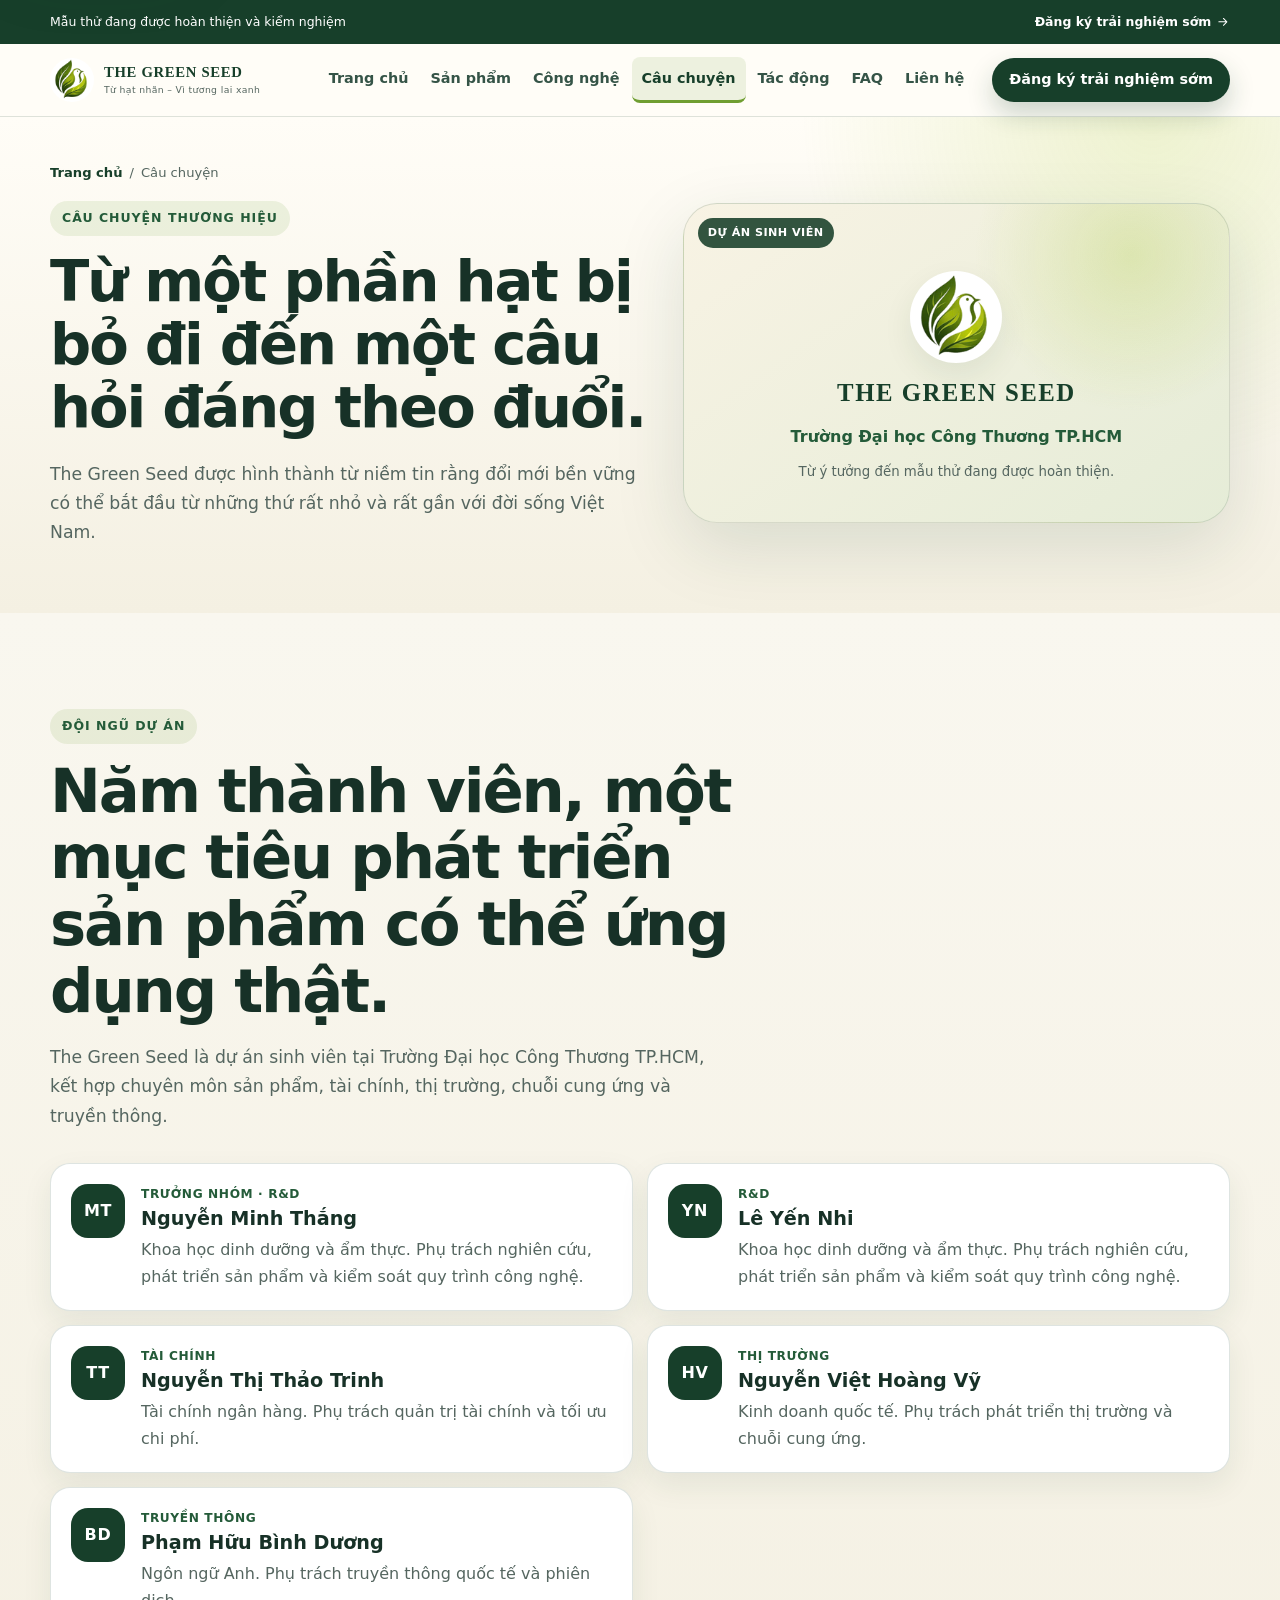
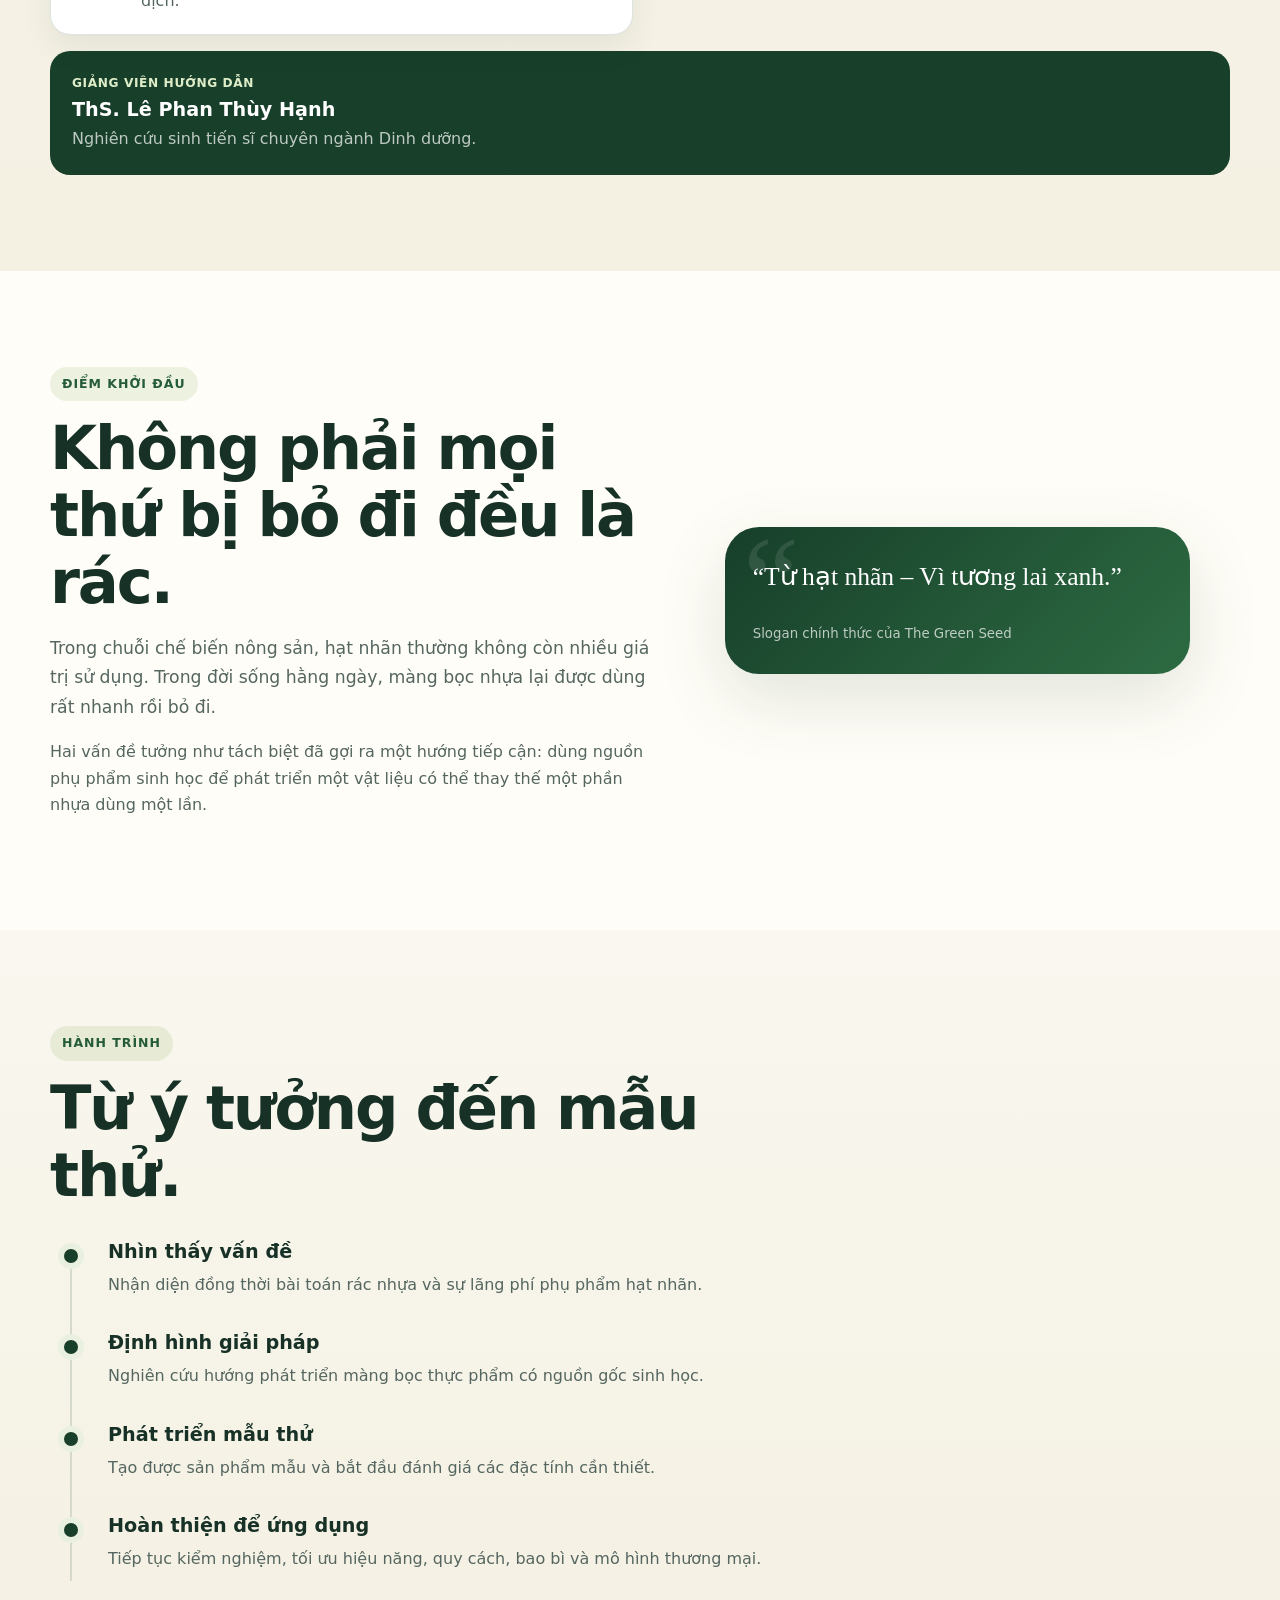
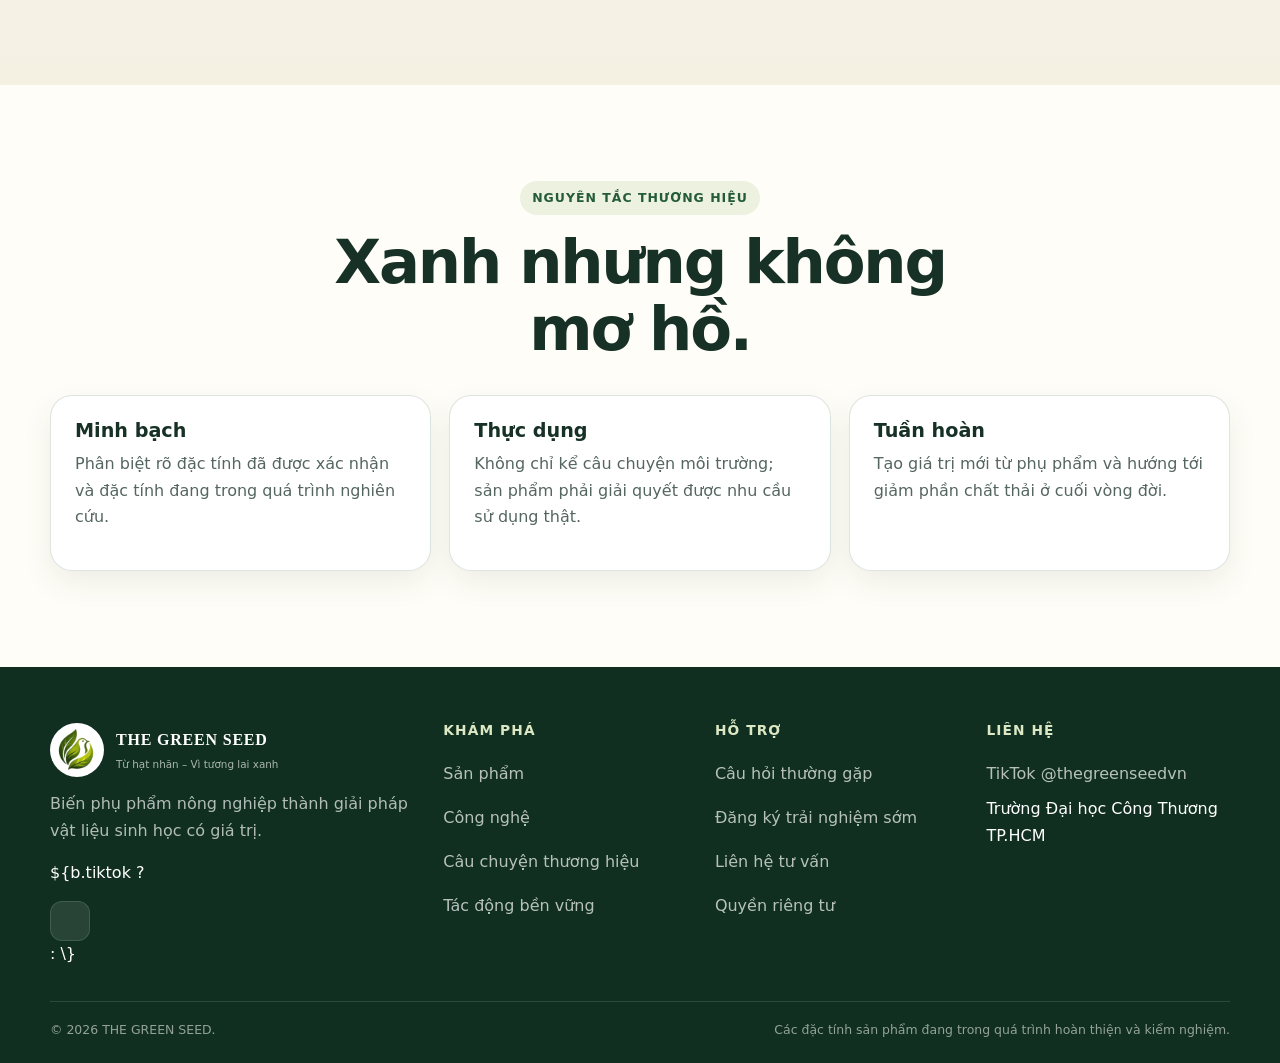
==== cau-chuyen.html @ c6e91649 "polish(a11y,visual): version bump, faq icon SVG, quote decoration, footer social - site.js: FAQ icon" ====
﻿<!doctype html>
<html lang="vi">
<head>
  <meta charset="utf-8">
  <meta name="viewport" content="width=device-width,initial-scale=1,viewport-fit=cover">
  <meta name="theme-color" content="#173f2a">
  <meta name="robots" content="noindex,nofollow,noarchive">
  <title>Câu chuyện thương hiệu | The Green Seed</title>
  <meta name="description" content="Câu chuyện The Green Seed từ phụ phẩm hạt nhãn đến vật liệu sinh học.">
  <link rel="canonical" href="https://doquoctan-514.github.io/the-green-seed/cau-chuyen.html">
  <meta property="og:type" content="website"><meta property="og:site_name" content="The Green Seed"><meta property="og:title" content="Câu chuyện thương hiệu | The Green Seed">
  <meta property="og:description" content="Dự án sinh viên The Green Seed tại Trường Đại học Công Thương TP.HCM."><meta property="og:url" content="https://doquoctan-514.github.io/the-green-seed/cau-chuyen.html"><meta property="og:image" content="https://doquoctan-514.github.io/the-green-seed/assets/images/og-share.jpg"><meta name="twitter:card" content="summary_large_image">
  <link rel="icon" href="assets/images/favicon.png">
  <link rel="stylesheet" href="assets/css/styles.css?v=20260721-3">
</head>
<body>
  <a class="skip-link" href="#main">Bỏ qua điều hướng</a>
  <div data-site-header></div>
  <main id="main">
    
<section class="page-hero">
  <div class="container page-hero-grid">
    <div data-reveal>
      <div class="breadcrumbs"><a href="index.html">Trang chủ</a><span>/</span><span>Câu chuyện</span></div>
      <p class="eyebrow">Câu chuyện thương hiệu</p>
      <h1>Từ một phần hạt bị bỏ đi đến một câu hỏi đáng theo đuổi.</h1>
      <p class="lead">The Green Seed được hình thành từ niềm tin rằng đổi mới bền vững có thể bắt đầu từ những thứ rất nhỏ và rất gần với đời sống Việt Nam.</p>
    </div>
    <div class="project-card" data-reveal>
      <span class="visual-note">Dự án sinh viên</span>
      <img src="assets/images/logo-mark.png" width="128" height="126" alt="">
      <strong>THE GREEN SEED</strong>
      <span>Trường Đại học Công Thương TP.HCM</span>
      <small>Từ ý tưởng đến mẫu thử đang được hoàn thiện.</small>
    </div>
  </div>
</section>
<section class="section section-soft">
  <div class="container">
    <div class="section-head" data-reveal><p class="eyebrow">Đội ngũ dự án</p><h2>Năm thành viên, một mục tiêu phát triển sản phẩm có thể ứng dụng thật.</h2><p class="lead">The Green Seed là dự án sinh viên tại Trường Đại học Công Thương TP.HCM, kết hợp chuyên môn sản phẩm, tài chính, thị trường, chuỗi cung ứng và truyền thông.</p></div>
    <div class="team-grid">
      <article class="team-card" data-reveal><span class="team-initial">MT</span><div><span class="team-role">Trưởng nhóm · R&amp;D</span><h3>Nguyễn Minh Thắng</h3><p>Khoa học dinh dưỡng và ẩm thực. Phụ trách nghiên cứu, phát triển sản phẩm và kiểm soát quy trình công nghệ.</p></div></article>
      <article class="team-card" data-reveal><span class="team-initial">YN</span><div><span class="team-role">R&amp;D</span><h3>Lê Yến Nhi</h3><p>Khoa học dinh dưỡng và ẩm thực. Phụ trách nghiên cứu, phát triển sản phẩm và kiểm soát quy trình công nghệ.</p></div></article>
      <article class="team-card" data-reveal><span class="team-initial">TT</span><div><span class="team-role">Tài chính</span><h3>Nguyễn Thị Thảo Trinh</h3><p>Tài chính ngân hàng. Phụ trách quản trị tài chính và tối ưu chi phí.</p></div></article>
      <article class="team-card" data-reveal><span class="team-initial">HV</span><div><span class="team-role">Thị trường</span><h3>Nguyễn Việt Hoàng Vỹ</h3><p>Kinh doanh quốc tế. Phụ trách phát triển thị trường và chuỗi cung ứng.</p></div></article>
      <article class="team-card" data-reveal><span class="team-initial">BD</span><div><span class="team-role">Truyền thông</span><h3>Phạm Hữu Bình Dương</h3><p>Ngôn ngữ Anh. Phụ trách truyền thông quốc tế và phiên dịch.</p></div></article>
    </div>
    <div class="advisor-card" data-reveal><span class="team-role">Giảng viên hướng dẫn</span><h3>ThS. Lê Phan Thùy Hạnh</h3><p>Nghiên cứu sinh tiến sĩ chuyên ngành Dinh dưỡng.</p></div>
  </div>
</section>
<section class="section">
  <div class="container split">
    <div data-reveal><p class="eyebrow">Điểm khởi đầu</p><h2>Không phải mọi thứ bị bỏ đi đều là rác.</h2><p class="lead">Trong chuỗi chế biến nông sản, hạt nhãn thường không còn nhiều giá trị sử dụng. Trong đời sống hằng ngày, màng bọc nhựa lại được dùng rất nhanh rồi bỏ đi.</p><p class="muted">Hai vấn đề tưởng như tách biệt đã gợi ra một hướng tiếp cận: dùng nguồn phụ phẩm sinh học để phát triển một vật liệu có thể thay thế một phần nhựa dùng một lần.</p></div>
    <blockquote class="quote" data-reveal><p>“Từ hạt nhãn – Vì tương lai xanh.”</p><small>Slogan chính thức của The Green Seed</small></blockquote>
  </div>
</section>
<section class="section section-soft">
  <div class="container">
    <div class="section-head" data-reveal><p class="eyebrow">Hành trình</p><h2>Từ ý tưởng đến mẫu thử.</h2></div>
    <div class="timeline">
      <article class="timeline-item" data-reveal><span class="timeline-dot"></span><h3>Nhìn thấy vấn đề</h3><p class="muted">Nhận diện đồng thời bài toán rác nhựa và sự lãng phí phụ phẩm hạt nhãn.</p></article>
      <article class="timeline-item" data-reveal><span class="timeline-dot"></span><h3>Định hình giải pháp</h3><p class="muted">Nghiên cứu hướng phát triển màng bọc thực phẩm có nguồn gốc sinh học.</p></article>
      <article class="timeline-item" data-reveal><span class="timeline-dot"></span><h3>Phát triển mẫu thử</h3><p class="muted">Tạo được sản phẩm mẫu và bắt đầu đánh giá các đặc tính cần thiết.</p></article>
      <article class="timeline-item" data-reveal><span class="timeline-dot"></span><h3>Hoàn thiện để ứng dụng</h3><p class="muted">Tiếp tục kiểm nghiệm, tối ưu hiệu năng, quy cách, bao bì và mô hình thương mại.</p></article>
    </div>
  </div>
</section>
<section class="section">
  <div class="container">
    <div class="section-head center" data-reveal><p class="eyebrow">Nguyên tắc thương hiệu</p><h2>Xanh nhưng không mơ hồ.</h2></div>
    <div class="card-grid three">
      <article class="card" data-reveal><h3>Minh bạch</h3><p class="muted">Phân biệt rõ đặc tính đã được xác nhận và đặc tính đang trong quá trình nghiên cứu.</p></article>
      <article class="card" data-reveal><h3>Thực dụng</h3><p class="muted">Không chỉ kể câu chuyện môi trường; sản phẩm phải giải quyết được nhu cầu sử dụng thật.</p></article>
      <article class="card" data-reveal><h3>Tuần hoàn</h3><p class="muted">Tạo giá trị mới từ phụ phẩm và hướng tới giảm phần chất thải ở cuối vòng đời.</p></article>
    </div>
  </div>
</section>

  </main>
  <div data-site-footer></div>
  <script src="assets/js/content.js?v=20260721-3"></script>
  <script src="assets/js/site.js?v=20260721-3"></script>
</body>
</html>
---- assets/css/styles.css ----
﻿:root{
  --forest:#173f2a;
  --forest-2:#245b39;
  --leaf:#6f9e31;
  --lime:#a9c832;
  --cream:#f7f4e8;
  --paper:#fffdf7;
  --sand:#e8dfc8;
  --ink:#173127;
  --muted:#556660;
  --line:rgba(23,63,42,.14);
  --warning:#9a6b14;
  --white:#fff;
  --radius-sm:14px;
  --radius:22px;
  --radius-lg:34px;
  --shadow-sm:0 12px 30px rgba(23,63,42,.08);
  --shadow:0 24px 70px rgba(23,63,42,.13);
  --container:1180px;
  --section:72px;
  --motion-fast:160ms;
  --motion-base:260ms;
  --motion-slow:520ms;
  --motion-reveal:640ms;
  --motion-ease:cubic-bezier(.22,1,.36,1);
  --motion-ease-out:cubic-bezier(.16,1,.3,1);
  --motion-distance:18px;
}
*{box-sizing:border-box}
html{scroll-behavior:smooth;scroll-padding-top:128px}
body{
  margin:0;
  color:var(--ink);
  background:var(--paper);
  font-family:Inter,ui-sans-serif,system-ui,-apple-system,BlinkMacSystemFont,"Segoe UI",sans-serif;
  line-height:1.65;
  -webkit-font-smoothing:antialiased;
  overflow-wrap:break-word;
}
body.nav-open{overflow:hidden}
img{display:block;max-width:100%}
a{color:inherit;text-decoration:none}
button,input,select,textarea{font:inherit}
button{cursor:pointer}
svg{width:1.1em;height:1.1em}
.container{width:min(calc(100% - 32px),var(--container));margin-inline:auto}
.section{padding:var(--section) 0}
.section-soft{background:linear-gradient(180deg,#f9f7ef 0%,#f4f0e2 100%)}
.section-dark{background:var(--forest);color:var(--white)}
.section-head{max-width:720px;margin-bottom:32px}
.section-head.center{text-align:center;margin-inline:auto}
.eyebrow{
  display:inline-flex;align-items:center;gap:8px;
  margin:0 0 14px;padding:7px 12px;border-radius:999px;
  background:rgba(111,158,49,.12);color:var(--forest-2);
  font-size:.78rem;font-weight:800;letter-spacing:.08em;text-transform:uppercase;
}
.section-dark .eyebrow{background:rgba(255,255,255,.12);color:#dfecc8}
h1,h2,h3,p{margin-top:0}
h1,h2,h3{line-height:1.1;overflow-wrap:normal;word-break:normal;hyphens:none}
h1,h2{font-family:inherit;font-weight:850;letter-spacing:-.035em}
h1{font-size:clamp(2.55rem,8.2vw,5.4rem);margin-bottom:20px}
h2{font-size:clamp(2rem,6.6vw,3.8rem);margin-bottom:18px}
h3{font-size:1.2rem;margin-bottom:10px;font-weight:800}
.lead{font-size:1.08rem;color:var(--muted);max-width:62ch;line-height:1.7}
.section-dark .lead,.section-dark .muted{color:rgba(255,255,255,.72)}
.muted{color:var(--muted)}
.small{font-size:.88rem}
.kicker{font-weight:800;color:var(--forest-2)}
.button-row{display:flex;flex-direction:column;gap:12px;margin-top:26px}
.button{
  min-height:48px;padding:12px 22px;border-radius:999px;
  display:inline-flex;align-items:center;justify-content:center;gap:9px;
  position:relative;overflow:hidden;isolation:isolate;
  border:1px solid transparent;font-weight:800;font-size:.95rem;
  transition:transform var(--motion-fast) var(--motion-ease),background-color var(--motion-base) ease,
    border-color var(--motion-base) ease,box-shadow var(--motion-base) var(--motion-ease);
}
.button-primary{background:var(--forest);color:#fff;box-shadow:0 12px 26px rgba(23,63,42,.22)}
.button-secondary{background:transparent;border-color:var(--line);color:var(--forest)}
.button-light{background:#fff;color:var(--forest);box-shadow:0 8px 20px rgba(23,63,42,.14)}
.button-ghost-light{background:transparent;border-color:rgba(255,255,255,.32);color:#fff}
.button-small{min-height:44px;padding:9px 16px;font-size:.9rem}
.button svg,.text-link svg{transition:transform var(--motion-base) var(--motion-ease)}
.button:active{transform:translateY(1px) scale(.985)}
.text-link{
  display:inline-flex;align-items:center;gap:8px;min-height:44px;padding:7px 0;color:var(--forest-2);font-weight:800;
  transition:color var(--motion-fast) ease,gap var(--motion-base) var(--motion-ease)
}
.button:disabled,.button[aria-busy="true"]{cursor:wait;opacity:.68;transform:none}
a:focus-visible,button:focus-visible,input:focus-visible,select:focus-visible,textarea:focus-visible,[tabindex]:focus-visible{
  outline:3px solid var(--lime);outline-offset:3px
}
.skip-link{position:fixed;left:12px;top:-100px;z-index:9999;background:#fff;padding:10px 14px;border-radius:10px;box-shadow:var(--shadow)}
.skip-link:focus{top:12px}
.announcement{background:var(--forest);color:#fff;font-size:.78rem}
.announcement-inner{min-height:44px;display:flex;align-items:center;justify-content:center;gap:10px;text-align:center}
.announcement-inner span{display:none}
.announcement a{display:inline-flex;align-items:center;gap:5px;min-height:44px;font-weight:800;padding:4px 0}
[data-site-header]{position:sticky;top:0;z-index:50}
.site-header{
  position:relative;background:rgba(255,253,247,.98);border-bottom:1px solid var(--line);
  transition:background-color var(--motion-base) ease,box-shadow var(--motion-base) ease,border-color var(--motion-base) ease
}
.site-header.is-scrolled{
  background:rgba(255,253,247,.99);border-color:rgba(23,63,42,.1);
  box-shadow:0 10px 34px rgba(23,63,42,.09)
}
.header-inner{min-height:72px;display:flex;align-items:center;justify-content:space-between;position:relative}
.brand{display:flex;align-items:center;gap:10px;min-width:0;min-height:44px}
.brand img{width:44px;height:44px;object-fit:contain;border-radius:50%;background:#fff}
.brand-copy{display:grid;line-height:1.05}
.brand-copy strong{font-family:"Times New Roman",Times,serif;font-size:.92rem;letter-spacing:.045em;color:var(--forest)}
.brand-copy small{display:none;margin-top:5px;font-size:.58rem;letter-spacing:.04em;color:var(--muted);white-space:nowrap}
.nav-toggle{
  width:46px;height:46px;border-radius:14px;border:1px solid var(--line);
  background:#fff;color:var(--forest);display:grid;place-items:center;
  transition:transform var(--motion-fast) var(--motion-ease),background-color var(--motion-fast) ease,
    border-color var(--motion-fast) ease
}
.nav-toggle:active{transform:scale(.96)}
.toggle-open,.toggle-close{
  grid-area:1/1;
  transition:opacity var(--motion-fast) ease,transform var(--motion-base) var(--motion-ease)
}
.toggle-open{opacity:1;transform:rotate(0)}
.toggle-close{opacity:0;transform:rotate(-45deg)}
.nav-toggle[aria-expanded="true"] .toggle-open{opacity:0;transform:rotate(45deg)}
.nav-toggle[aria-expanded="true"] .toggle-close{opacity:1;transform:rotate(0)}
.site-nav{
  position:fixed;inset:var(--nav-top,116px) 0 0;background:var(--paper);
  padding:20px 16px calc(32px + env(safe-area-inset-bottom));display:flex;flex-direction:column;
  overflow-y:auto;overscroll-behavior:contain;border-top:1px solid var(--line);
  opacity:0;visibility:hidden;pointer-events:none;transform:translate3d(0,-8px,0);
  transition:opacity var(--motion-base) ease,transform var(--motion-base) var(--motion-ease),
    visibility 0s linear var(--motion-base)
}
.site-nav.is-open{
  opacity:1;visibility:visible;pointer-events:auto;transform:none;
  transition-delay:0s
}
.nav-list{display:flex;flex-direction:column;gap:4px}
.nav-link{
  display:flex;align-items:center;min-height:52px;padding:10px 14px;border-radius:12px;font-weight:750;color:#355447;
  border-left:3px solid transparent;
  transition:background-color var(--motion-fast) ease,color var(--motion-fast) ease,border-color var(--motion-fast) ease
}
.nav-link:hover{background:rgba(111,158,49,.08);color:var(--forest)}
.nav-link.is-active{
  background:rgba(111,158,49,.12);color:var(--forest);
  border-left-color:var(--leaf);font-weight:850
}
.nav-cta{margin-top:16px;width:100%}
.hero{position:relative;overflow:hidden;padding:44px 0 64px;background:
  radial-gradient(circle at 90% 8%,rgba(169,200,50,.25),transparent 34%),
  radial-gradient(circle at -10% 80%,rgba(111,158,49,.18),transparent 34%),
  linear-gradient(180deg,#fffdf7,#f5f0df)}
.hero-grid{display:grid;gap:32px;align-items:center}
.hero-copy{position:relative;z-index:2}
.hero-copy .lead{font-size:1.06rem}
.hero-note{margin-top:20px;font-size:.84rem;color:var(--muted);display:flex;gap:8px;align-items:flex-start;line-height:1.55}
.hero-note::before{content:"";width:8px;height:8px;margin-top:6px;flex:0 0 auto;border-radius:50%;background:var(--lime)}
.trust-row{display:grid;grid-template-columns:repeat(2,1fr);gap:10px;margin-top:28px}
.trust-item{display:flex;align-items:center;gap:10px;padding:12px 14px;border:1px solid var(--line);background:rgba(255,255,255,.65);border-radius:14px;font-size:.88rem;font-weight:700}
.trust-dot{width:9px;height:9px;border-radius:50%;background:var(--leaf);box-shadow:0 0 0 5px rgba(111,158,49,.12);flex:0 0 auto}
.hero-visual{position:relative}
.hero-frame{position:relative;overflow:hidden;border-radius:26px;background:#e6dfc9;box-shadow:var(--shadow);aspect-ratio:4/3}
.hero-frame img{
  width:100%;height:100%;object-fit:cover;
  transition:transform 900ms var(--motion-ease)
}
.hero-frame::after,.media-card::after{
  content:"Ảnh mô phỏng";position:absolute;top:12px;left:12px;z-index:2;
  padding:5px 9px;border-radius:999px;background:rgba(16,47,32,.84);color:#fff;
  font-size:.7rem;font-weight:800;letter-spacing:.02em
}
.hero-badge{
  position:absolute;left:14px;bottom:14px;right:14px;padding:15px 16px;
  border-radius:18px;background:rgba(255,253,247,.88);background-color:#fffdf7;backdrop-filter:blur(12px);
  border:1px solid rgba(255,255,255,.55);box-shadow:var(--shadow-sm)
}
.hero-badge strong{display:block;font-size:.96rem}
.hero-badge span{font-size:.84rem;color:var(--muted)}
.hero-seal{
  position:absolute;right:4px;top:-14px;width:82px;height:82px;border-radius:50%;
  background:var(--forest);color:#fff;display:grid;place-items:center;text-align:center;
  font-size:.7rem;font-weight:900;line-height:1.1;transform:rotate(7deg);box-shadow:var(--shadow-sm)
}
.stats-grid,.card-grid,.product-grid,.impact-grid,.footer-grid{display:grid;grid-template-columns:1fr;gap:18px}
.stat-card,.card,.product-card,.feature-card{
  border:1px solid var(--line);background:#fff;border-radius:var(--radius);
  padding:24px;box-shadow:var(--shadow-sm);
  transition:transform var(--motion-base) var(--motion-ease),border-color var(--motion-base) ease,
    box-shadow var(--motion-base) var(--motion-ease)
}
.stat-number{font-size:2.2rem;line-height:1;font-weight:900;color:var(--forest);margin-bottom:10px}
.icon-box{
  width:48px;height:48px;border-radius:15px;display:grid;place-items:center;background:rgba(111,158,49,.14);color:var(--forest);margin-bottom:18px;
  transition:transform var(--motion-base) var(--motion-ease),background-color var(--motion-base) ease
}
.icon-box svg{width:24px;height:24px}
.split{display:grid;gap:32px;align-items:center}
.media-card{position:relative;aspect-ratio:4/3;border-radius:var(--radius-lg);overflow:hidden;background:#e9e1cb;box-shadow:var(--shadow)}
.media-card img{
  width:100%;height:100%;object-fit:cover;
  transition:transform 800ms var(--motion-ease)
}
.product-hero-media{aspect-ratio:16/9}
.product-hero-media img{object-position:center bottom}
.process-visual,.project-card,.cycle-visual{
  position:relative;width:100%;min-width:0;min-height:320px;border:1px solid var(--line);border-radius:var(--radius-lg);
  overflow:hidden;background:
    radial-gradient(circle at 82% 16%,rgba(169,200,50,.26),transparent 30%),
    linear-gradient(145deg,#f8f3e4,#e5ecd7);box-shadow:var(--shadow)
}
.visual-note{
  position:absolute;left:14px;top:14px;padding:6px 10px;border-radius:999px;background:rgba(23,63,42,.88);color:#fff;
  font-size:.7rem;font-weight:850;letter-spacing:.04em;text-transform:uppercase
}
.process-visual{display:grid;grid-template-columns:1fr;gap:8px;align-content:center;padding:64px 22px 52px;text-align:center}
.process-visual strong{font-size:.88rem;color:var(--forest)}
.process-visual > span[aria-hidden]{font-size:1.5rem;font-weight:900;color:var(--leaf);transform:rotate(90deg)}
.process-visual-mark{position:absolute;right:18px;top:14px;width:46px;height:46px;border-radius:50%;overflow:hidden;background:#fff}
.process-visual-mark img{width:100%;height:100%;object-fit:contain}
.process-visual small{position:absolute;left:22px;right:22px;bottom:18px;color:var(--muted);font-size:.74rem}
.project-card{display:grid;place-content:center;justify-items:center;gap:10px;padding:58px 28px 30px;text-align:center}
.project-card img{width:92px;height:92px;object-fit:contain;border-radius:50%;background:#fff;box-shadow:var(--shadow-sm)}
.project-card strong{font-family:"Times New Roman",Times,serif;font-size:1.55rem;letter-spacing:.06em;color:var(--forest)}
.project-card span:not(.visual-note){font-weight:800;color:var(--forest-2)}
.project-card small{color:var(--muted)}
.cycle-visual{min-height:340px}
.cycle-center{position:absolute;left:50%;top:50%;width:108px;height:108px;transform:translate(-50%,-50%);border-radius:50%;display:grid;place-content:center;justify-items:center;gap:4px;background:var(--forest);color:#fff;box-shadow:var(--shadow)}
.cycle-center img{width:48px;height:48px;object-fit:contain;border-radius:50%;background:#fff}
.cycle-center strong{font-size:.72rem;letter-spacing:.05em}
.cycle-node{position:absolute;min-width:74px;padding:8px 9px;border:1px solid rgba(23,63,42,.12);border-radius:999px;background:#fff;color:var(--forest);font-size:.72rem;font-weight:850;text-align:center;box-shadow:var(--shadow-sm)}
.node-a{left:3%;top:25%}.node-b{right:3%;top:25%}.node-c{right:3%;bottom:18%}.node-d{left:3%;bottom:18%}
.steps{display:grid;gap:12px;margin-top:24px}
.step{display:grid;grid-template-columns:44px 1fr;gap:14px;align-items:start;padding:16px;border-radius:18px;background:#fff;border:1px solid var(--line)}
.step-number{width:44px;height:44px;border-radius:50%;display:grid;place-items:center;background:var(--forest);color:#fff;font-weight:900}
.step p{margin-bottom:0;color:var(--muted)}
.product-card{display:flex;flex-direction:column;overflow:hidden;padding:0}
.product-card--sm{background:linear-gradient(160deg,#fafaf7,#f5f2eb)}
.product-card--md{background:linear-gradient(160deg,#f7faf4,#ecf2e6)}
.product-card--lg{background:linear-gradient(160deg,#f7f8fa,#edf0f5)}
.product-card--featured{
  border-color:rgba(111,158,49,.45)!important;
  box-shadow:0 0 0 3px rgba(111,158,49,.12),var(--shadow)!important
}
.product-image{position:relative;aspect-ratio:4/3;background:linear-gradient(140deg,#efe9d7,#ded5bc);overflow:hidden}
.product-image::after{
  content:"Ảnh mô phỏng";position:absolute;top:10px;left:10px;padding:5px 9px;border-radius:999px;
  background:rgba(16,47,32,.84);color:#fff;font-size:.68rem;font-weight:800;letter-spacing:.02em
}
.product-image img{
  width:100%;height:100%;object-fit:cover;
  transition:transform 700ms var(--motion-ease)
}
.product-weight-badge{
  position:absolute;top:10px;right:10px;z-index:2;
  padding:6px 12px;border-radius:999px;
  background:var(--forest);color:#fff;
  font-size:.75rem;font-weight:900;letter-spacing:.04em
}
.product-featured-badge{
  position:absolute;bottom:10px;right:10px;z-index:2;
  padding:5px 10px;border-radius:999px;
  background:var(--lime);color:var(--forest);
  font-size:.7rem;font-weight:900;letter-spacing:.03em;text-transform:uppercase
}
.product-body{padding:20px;display:flex;flex-direction:column;flex:1}
.product-meta{font-size:.82rem;color:var(--muted);margin-bottom:6px;font-weight:600}
.product-name-row{display:flex;align-items:baseline;gap:10px;margin-bottom:4px}
.product-price{
  font-size:1.75rem;font-weight:900;color:var(--forest);
  letter-spacing:-.02em;line-height:1
}
.product-body .button{margin-top:auto;margin-top:16px}
.combo-card{display:flex;flex-direction:column}
.combo-card .button{margin-top:auto}
.chip-row{display:flex;flex-wrap:wrap;gap:8px;margin:14px 0}
.chip{padding:6px 12px;border-radius:999px;background:#edf2e4;color:var(--forest-2);font-size:.78rem;font-weight:800}
.notice{border-left:4px solid var(--warning);background:#fff8e6;padding:15px 16px;border-radius:0 14px 14px 0;color:#62450d}
.process-line{display:grid;gap:12px;margin-top:28px}
.process-node{position:relative;padding:20px;border-radius:20px;background:#fff;border:1px solid var(--line)}
.process-node:not(:last-child)::after{content:"↓";display:block;text-align:center;color:var(--leaf);font-weight:900;margin:12px 0 -8px}
.quote{
  position:relative;
  padding:32px 28px 28px;border-radius:var(--radius-lg);background:linear-gradient(135deg,var(--forest),#2d6b42);
  color:#fff;box-shadow:var(--shadow);overflow:hidden
}
.quote::before{
  content:"\201C";position:absolute;top:-10px;left:18px;
  font-family:"Times New Roman",Times,serif;font-size:8rem;line-height:1;color:rgba(255,255,255,.1);
  pointer-events:none;user-select:none
}
.quote p{font-family:"Times New Roman",Times,serif;font-size:1.6rem;line-height:1.38;position:relative}
.quote small{color:rgba(255,255,255,.7);position:relative}
.timeline{position:relative;display:grid;gap:18px}
.timeline::before{content:"";position:absolute;left:20px;top:8px;bottom:8px;width:2px;background:var(--line)}
.timeline-item{position:relative;padding-left:58px}
.timeline-dot{position:absolute;left:8px;top:2px;width:26px;height:26px;border-radius:50%;background:var(--forest);border:6px solid #eaf0df}
.team-grid{display:grid;grid-template-columns:1fr;gap:14px}
.team-card{display:grid;grid-template-columns:54px 1fr;gap:16px;padding:20px;border:1px solid var(--line);border-radius:20px;background:#fff;box-shadow:var(--shadow-sm)}
.team-card h3{margin:4px 0 8px}.team-card p{margin:0;color:var(--muted)}
.team-initial{width:54px;height:54px;border-radius:17px;display:grid;place-items:center;background:var(--forest);color:#fff;font-weight:900;letter-spacing:.04em}
.team-role{display:block;color:var(--forest-2);font-size:.76rem;font-weight:850;letter-spacing:.05em;text-transform:uppercase}
.advisor-card{margin-top:16px;padding:22px;border-radius:20px;background:var(--forest);color:#fff}
.advisor-card .team-role{color:#dfecc8}.advisor-card h3{margin:6px 0}.advisor-card p{margin:0;color:rgba(255,255,255,.72)}
.metric{padding:22px;border-radius:20px;background:rgba(255,255,255,.08);border:1px solid rgba(255,255,255,.12)}
.metric strong{display:block;font-size:2rem}
.comparison-wrap{overflow:visible;border:0;background:transparent}
.comparison-wrap:focus-visible{outline-offset:5px}
.comparison-hint{margin:-10px 0 14px;color:var(--muted);font-size:.84rem}
.comparison{width:100%;border-collapse:separate;border-spacing:0}
.comparison thead{position:absolute;width:1px;height:1px;padding:0;margin:-1px;overflow:hidden;clip:rect(0,0,0,0);white-space:nowrap;border:0}
.comparison tbody{display:grid;gap:12px}
.comparison tr{display:grid;border:1px solid var(--line);border-radius:18px;overflow:hidden;background:#fff;box-shadow:var(--shadow-sm)}
.comparison td{display:grid;grid-template-columns:minmax(96px,.72fr) minmax(0,1.28fr);gap:12px;padding:12px 14px;text-align:left;border-bottom:1px solid var(--line);overflow-wrap:anywhere}
.comparison td::before{content:attr(data-label);color:var(--forest);font-size:.76rem;font-weight:850;letter-spacing:.02em}
.comparison td:last-child{border-bottom:0;background:#f6f2d9;font-weight:700}
.faq-list{display:grid;gap:12px}
.faq-item{
  border:1px solid var(--line);border-radius:18px;background:#fff;overflow:hidden;
  transition:border-color var(--motion-base) ease,box-shadow var(--motion-base) var(--motion-ease)
}
.faq-item.is-open{border-color:rgba(111,158,49,.46);box-shadow:var(--shadow-sm)}
.faq-button{
  width:100%;padding:18px 20px;border:0;background:none;text-align:left;display:flex;justify-content:space-between;align-items:center;gap:16px;font-weight:850;color:var(--ink);
  transition:color var(--motion-fast) ease,background-color var(--motion-fast) ease
}
.faq-icon{
  flex:0 0 auto;width:26px;height:26px;border-radius:50%;border:2px solid var(--line);
  display:grid;place-items:center;color:var(--forest);
  transition:transform var(--motion-base) var(--motion-ease),color var(--motion-base) ease,
    background-color var(--motion-base) ease,border-color var(--motion-base) ease
}
.faq-icon svg{width:.85em;height:.85em}
.faq-item.is-open .faq-icon{transform:rotate(45deg);color:#fff;background:var(--leaf);border-color:var(--leaf)}
.faq-panel{padding:0 20px 20px;color:var(--muted);overflow:hidden;line-height:1.7}
.cta-band{position:relative;overflow:hidden;border-radius:var(--radius-lg);padding:38px 28px;background:
  radial-gradient(circle at 85% 20%,rgba(169,200,50,.4),transparent 28%),var(--forest);color:#fff}
.cta-band h2{font-size:clamp(2rem,9vw,4rem)}
.form-card{background:#fff;border:1px solid var(--line);border-radius:var(--radius-lg);padding:26px;box-shadow:var(--shadow)}
.form-grid{display:grid;grid-template-columns:1fr;gap:18px}
.field{display:grid;gap:8px}
.field label{font-size:.9rem;font-weight:800;color:var(--ink)}
.field input,.field select,.field textarea{
  width:100%;border:1.5px solid rgba(23,63,42,.22);background:#fffdf8;border-radius:14px;
  padding:13px 14px;color:var(--ink);outline:none;min-height:48px;
  transition:border-color var(--motion-fast) ease,box-shadow var(--motion-base) ease,
    background-color var(--motion-fast) ease
}
.field textarea{min-height:120px;resize:vertical}
.field input:focus,.field select:focus,.field textarea:focus{border-color:var(--leaf);box-shadow:0 0 0 4px rgba(111,158,49,.12);background:#fff}
.field-hint{color:var(--muted);font-size:.82rem;line-height:1.5}
.consent-field label{display:flex;align-items:flex-start;gap:12px;font-weight:600;line-height:1.6;cursor:pointer;padding:4px 0}
.consent-field input{width:20px;height:20px;min-height:20px;margin:2px 0 0;flex:0 0 auto;accent-color:var(--forest)}
.consent-field a{color:var(--forest-2);font-weight:850;text-decoration:underline;text-decoration-thickness:1px;text-underline-offset:3px}
.honeypot{position:absolute!important;width:1px!important;height:1px!important;padding:0!important;margin:-1px!important;overflow:hidden!important;clip:rect(0,0,0,0)!important;white-space:nowrap!important;border:0!important}
.form-status{margin-top:14px;font-size:.9rem}
.form-status:not(:empty){animation:statusIn var(--motion-base) var(--motion-ease-out) both}
.form-status.is-success{color:#1e6a3b}
.form-status.is-error{color:#9d2f2f}
.form-status.is-warning{padding:12px 14px;border-radius:12px;background:#fff8e6;color:#62450d}
.form-status.is-demo{padding:12px 14px;border-radius:12px;background:#fff8e6;color:#62450d}
.button.is-loading::after{
  content:"";width:16px;height:16px;border-radius:50%;border:2px solid rgba(255,255,255,.42);
  border-top-color:currentColor;animation:buttonSpin .7s linear infinite
}
@keyframes buttonSpin{to{transform:rotate(360deg)}}
@keyframes statusIn{from{opacity:0;transform:translateY(-4px)}to{opacity:1;transform:none}}
.footer{padding:56px 0 22px;background:#102f20;color:#fff}
.footer-grid{gap:28px}
.footer-logo{display:flex!important;align-items:center;gap:12px;margin:0 0 14px!important;color:#fff!important}
.footer-mark{width:54px;height:54px;border-radius:50%;display:grid;place-items:center;background:#fff;overflow:hidden}
.footer-mark img{width:48px;height:48px;object-fit:contain}
.footer-logo strong{display:block;font-family:"Times New Roman",Times,serif;letter-spacing:.05em}
.footer-logo small{display:block;font-size:.65rem;color:rgba(255,255,255,.65);margin-top:3px}
.footer-brand p{max-width:38ch;color:rgba(255,255,255,.68)}
.footer-title{font-family:inherit;font-size:.86rem;text-transform:uppercase;letter-spacing:.08em;margin-bottom:14px;color:#dce8c4}
.footer a,.footer .muted{display:flex;align-items:center;min-height:44px;color:rgba(255,255,255,.7)}
.footer-logo{min-height:54px!important}
.footer-social{display:flex;gap:12px;margin-top:14px}
.footer-social a{
  display:inline-flex;align-items:center;justify-content:center;
  width:40px;height:40px;min-height:40px;border-radius:12px;
  background:rgba(255,255,255,.1);color:rgba(255,255,255,.8);
  transition:background-color var(--motion-fast) ease,color var(--motion-fast) ease;
  border:1px solid rgba(255,255,255,.12)
}
.footer-bottom{display:flex;flex-direction:column;gap:8px;margin-top:34px;padding-top:18px;border-top:1px solid rgba(255,255,255,.12);font-size:.78rem;color:rgba(255,255,255,.55)}
.page-hero{padding:44px 0 48px;background:
  radial-gradient(circle at 90% 0,rgba(169,200,50,.2),transparent 28%),
  linear-gradient(180deg,#fffdf7,#f4f0e2)}
.page-hero-grid{display:grid;gap:28px;align-items:center}
.page-hero h1{font-size:clamp(2.4rem,8vw,4.8rem)}
.breadcrumbs{display:flex;align-items:center;gap:7px;flex-wrap:wrap;font-size:.82rem;color:var(--muted);margin-bottom:16px}
.breadcrumbs a{display:inline-flex;align-items:center;min-height:44px;margin:-10px 0;font-weight:750;color:var(--forest)}
.privacy-intro{max-width:850px}
.privacy-layout{display:grid;gap:30px;align-items:start}
.privacy-summary{padding:24px;border-radius:var(--radius);background:var(--forest);color:#fff;box-shadow:var(--shadow)}
.privacy-summary > strong{display:block;font-size:1.35rem}.privacy-summary p{color:rgba(255,255,255,.76)}
.privacy-content{display:grid;gap:34px;max-width:760px}
.privacy-content section{padding-bottom:28px;border-bottom:1px solid var(--line)}
.privacy-content section:last-child{padding-bottom:0;border-bottom:0}
.privacy-content h2{font-size:clamp(1.55rem,5vw,2.2rem);margin-bottom:10px}
.logo-mark-watermark{width:150px;opacity:.12;position:absolute;right:6%;top:12%}
[data-reveal]{opacity:1;transform:none}
.motion-ready [data-reveal]{
  opacity:0;transform:translate3d(0,var(--motion-distance),0);
  transition:opacity var(--motion-reveal) ease,transform var(--motion-reveal) var(--motion-ease-out);
  transition-delay:var(--reveal-delay,0ms);will-change:opacity,transform
}
.motion-ready [data-reveal].is-visible{opacity:1;transform:none;will-change:auto}
.motion-ready .hero-visual[data-reveal],.motion-ready .media-card[data-reveal],.motion-ready .quote[data-reveal]{
  transform:translate3d(0,12px,0) scale(.985)
}
.motion-ready .hero-visual[data-reveal].is-visible,
.motion-ready .media-card[data-reveal].is-visible,
.motion-ready .quote[data-reveal].is-visible{transform:none}
@media (hover:hover){
  .button:hover{transform:translateY(-2px)}
  .button-primary:hover{background:#0f3020}
  .button-light:hover{background:#f5f2e8}
  .button-ghost-light:hover{background:rgba(255,255,255,.12)}
  .button:hover svg,.text-link:hover svg{transform:translateX(3px)}
  .text-link:hover{gap:12px}
  .footer a:hover{color:#fff}
  .footer-social a:hover{background:rgba(255,255,255,.2);color:#fff}
  .stat-card:hover,.card:hover,.product-card:hover,.feature-card:hover{
    transform:translateY(-5px);border-color:rgba(111,158,49,.34);box-shadow:0 20px 48px rgba(23,63,42,.13)
  }
  .card:hover .icon-box,.feature-card:hover .icon-box{transform:translateY(-2px) rotate(-3deg);background:rgba(111,158,49,.2)}
  .product-card:hover .product-image img,.media-card:hover img,.hero-frame:hover img{transform:scale(1.035)}
  .faq-button:hover{background:rgba(111,158,49,.06);color:var(--forest)}
}
@media (min-width:420px){
  .brand-copy small{display:block}
}
@media (min-width:560px){
  .button-row{flex-direction:row;flex-wrap:wrap}
  .button{width:auto}
  .trust-row{grid-template-columns:repeat(3,1fr)}
  .stats-grid{grid-template-columns:repeat(2,1fr)}
  .product-grid{grid-template-columns:repeat(2,1fr)}
  .form-grid{grid-template-columns:repeat(2,1fr)}
  .field-full{grid-column:1/-1}
  .process-visual{grid-template-columns:1fr auto 1.25fr auto 1fr}
  .process-visual > span[aria-hidden]{transform:none}
  .cycle-center{width:136px;height:136px}
  .cycle-center img{width:62px;height:62px}
  .cycle-node{min-width:88px;padding:9px 12px;font-size:.78rem}
  .node-a{left:8%;top:25%}.node-b{right:8%;top:25%}.node-c{right:8%;bottom:18%}.node-d{left:8%;bottom:18%}
}
@media (min-width:768px){
  :root{--section:96px}
  .announcement-inner{justify-content:space-between}
  .announcement-inner span{display:block}
  .hero{padding:80px 0 96px}
  .hero-grid,.page-hero-grid,.split{grid-template-columns:1.05fr .95fr}
  .hero-grid{gap:64px}
  .hero h1{font-size:clamp(3rem,5vw,5.4rem)}
  .page-hero h1{font-size:clamp(2.9rem,4.5vw,4.6rem)}
  .stats-grid{grid-template-columns:repeat(3,1fr)}
  .card-grid{grid-template-columns:repeat(2,1fr)}
  .impact-grid{grid-template-columns:repeat(2,1fr)}
  .team-grid{grid-template-columns:repeat(2,1fr)}
  .privacy-layout{grid-template-columns:minmax(240px,.7fr) minmax(0,1.5fr);gap:56px}
  .privacy-summary{position:sticky;top:150px}
  .footer-grid{grid-template-columns:1.5fr repeat(3,1fr)}
  .footer-bottom{flex-direction:row;justify-content:space-between}
  .process-line{grid-template-columns:repeat(5,1fr)}
  .process-node:not(:last-child)::after{content:"→";position:absolute;right:-11px;top:38%;margin:0;z-index:2}
  .product-hero-media{aspect-ratio:4/3}
  .comparison-wrap{overflow:auto;border:1px solid var(--line);border-radius:22px;background:#fff}
  .comparison-hint{display:none}
  .comparison{min-width:720px;border-collapse:collapse}
  .comparison thead{position:static;width:auto;height:auto;margin:0;overflow:visible;clip:auto;white-space:normal}
  .comparison tbody{display:table-row-group}
  .comparison tr{display:table-row;border:0;border-radius:0;box-shadow:none}
  .comparison th,.comparison td{display:table-cell;padding:16px;border-bottom:1px solid var(--line)}
  .comparison th{background:#f1f4e9;color:var(--forest);font-weight:850}
  .comparison td::before{content:none}
  .comparison td:last-child,.comparison th:last-child{background:#f6f2d9;font-weight:800}
}
@media (min-width:768px) and (max-width:979px){
  .trust-row{grid-template-columns:repeat(3,1fr)}
}
@media (min-width:980px){
  .site-header{background:rgba(255,253,247,.92);backdrop-filter:blur(12px)}
  .nav-toggle{display:none}
  .site-nav{
    position:static;inset:auto;background:none;padding:0;display:flex;flex-direction:row;align-items:center;gap:18px;overflow:visible;border-top:0;
    opacity:1;visibility:visible;pointer-events:auto;transform:none;transition:none
  }
  .nav-list{flex-direction:row;gap:2px}
  .nav-link{padding:10px 10px;font-size:.9rem;min-height:44px;border-left:0;border-bottom:3px solid transparent;border-radius:8px}
  .nav-link.is-active{border-left:0;border-bottom-color:var(--leaf)}
  .nav-cta{margin-top:0;width:auto}
  .product-grid{grid-template-columns:repeat(3,1fr)}
  .card-grid.three{grid-template-columns:repeat(3,1fr)}
  .impact-grid{grid-template-columns:repeat(4,1fr)}
}
@media (prefers-reduced-motion:reduce){
  html{scroll-behavior:auto}
  *,*::before,*::after{animation:none!important;transition:none!important}
  [data-reveal],.motion-ready [data-reveal]{opacity:1;transform:none;will-change:auto}
}
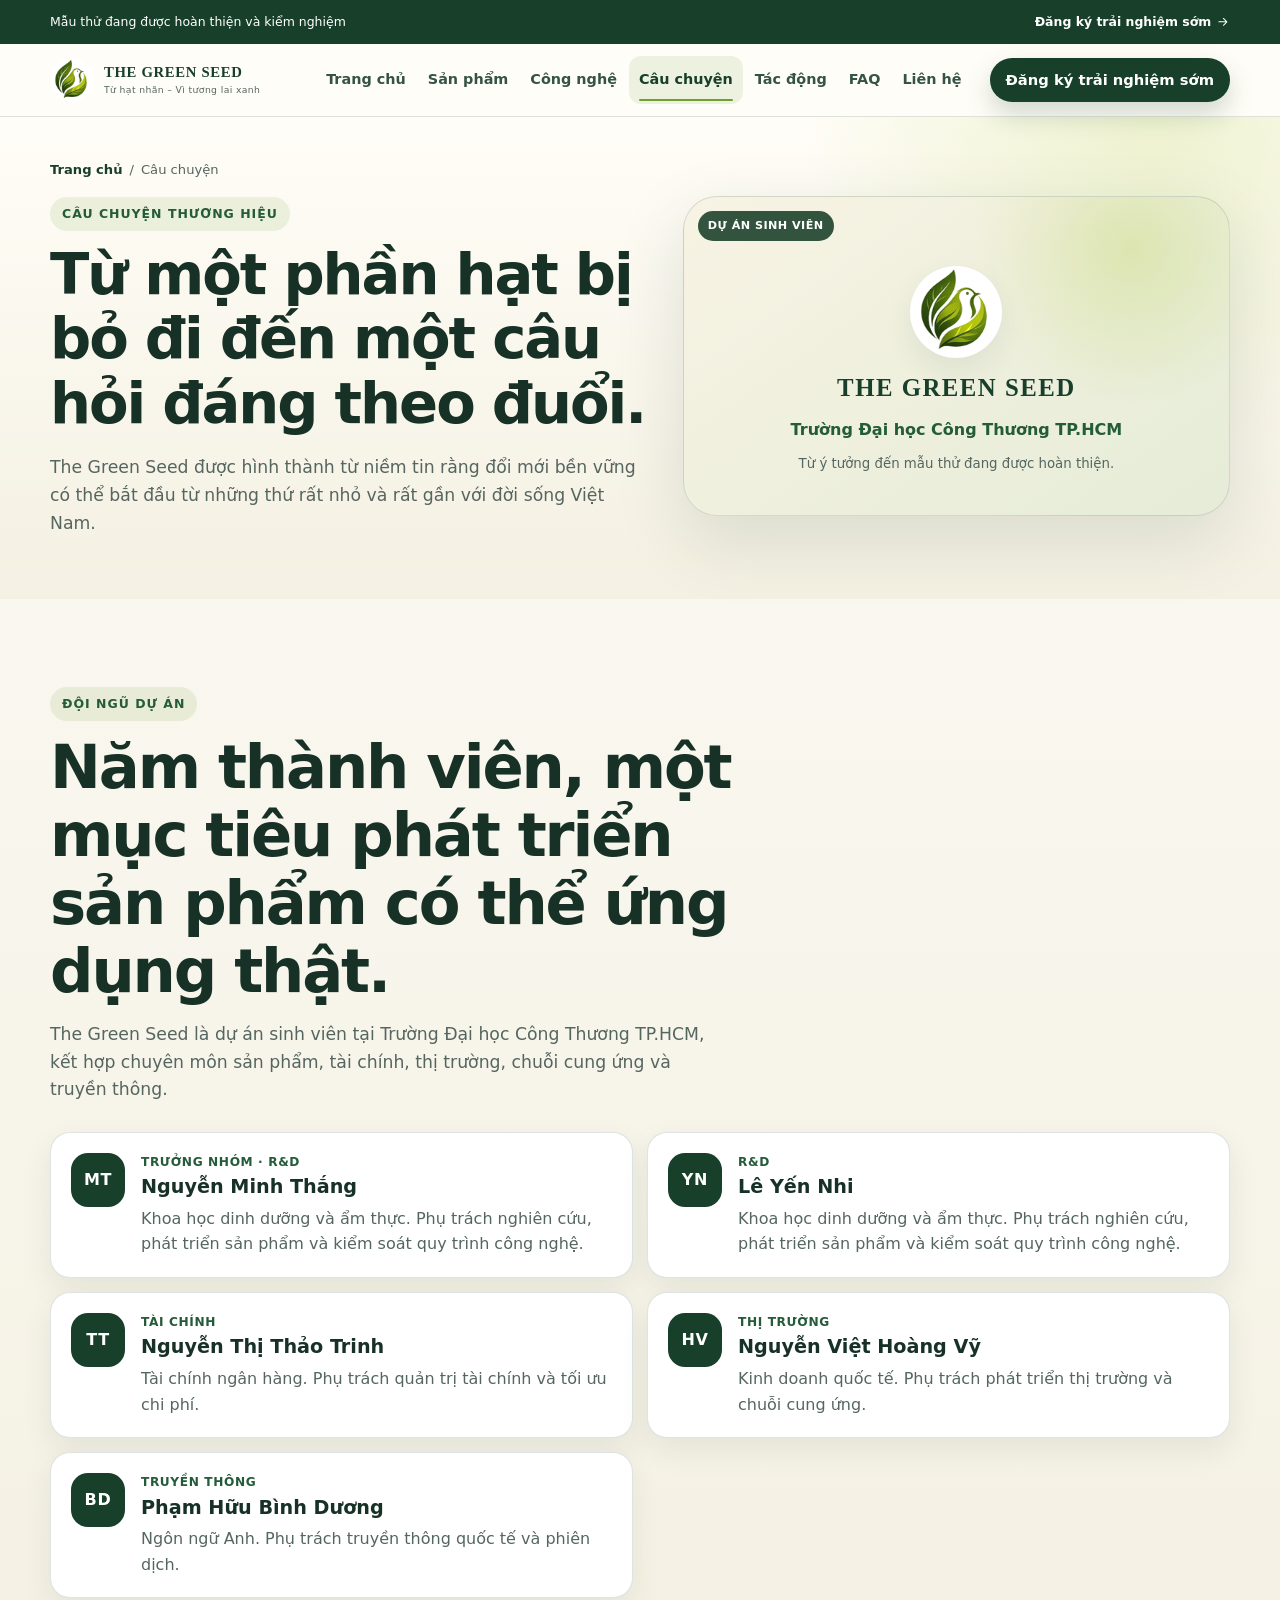
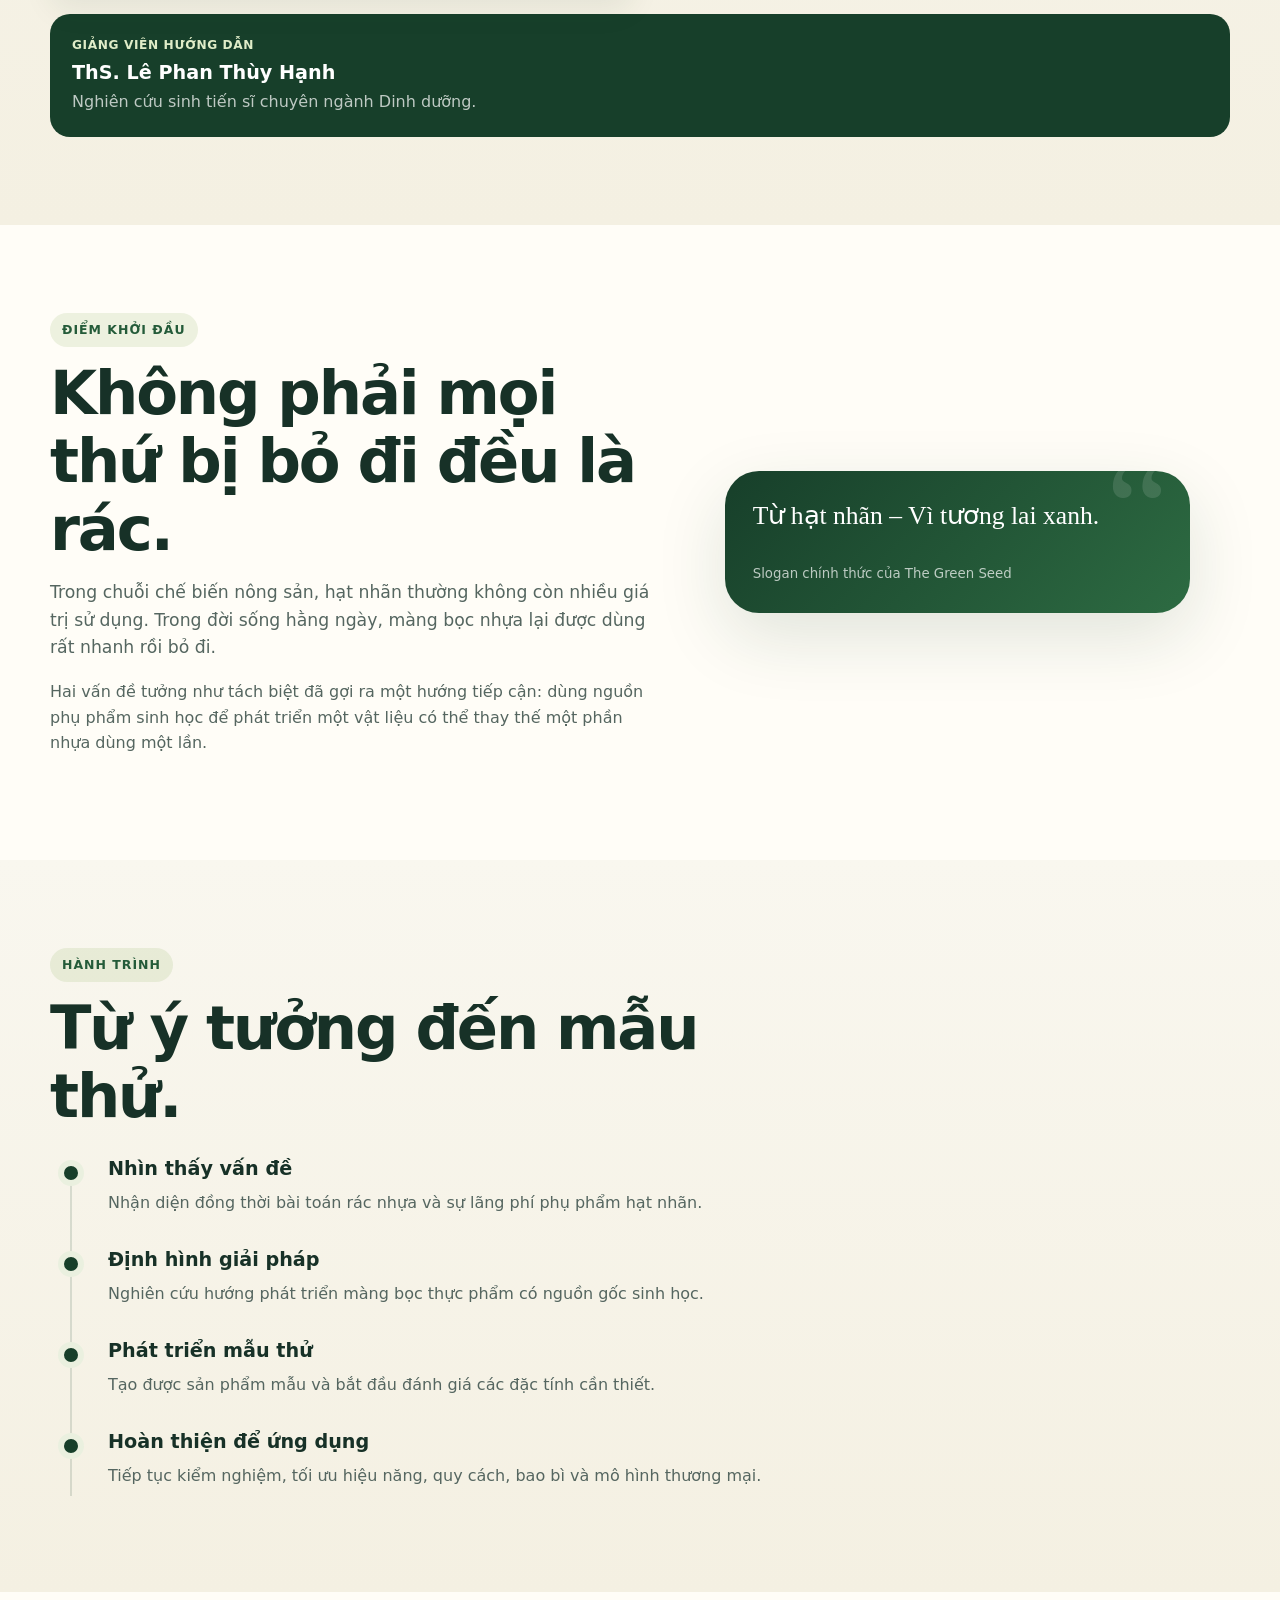
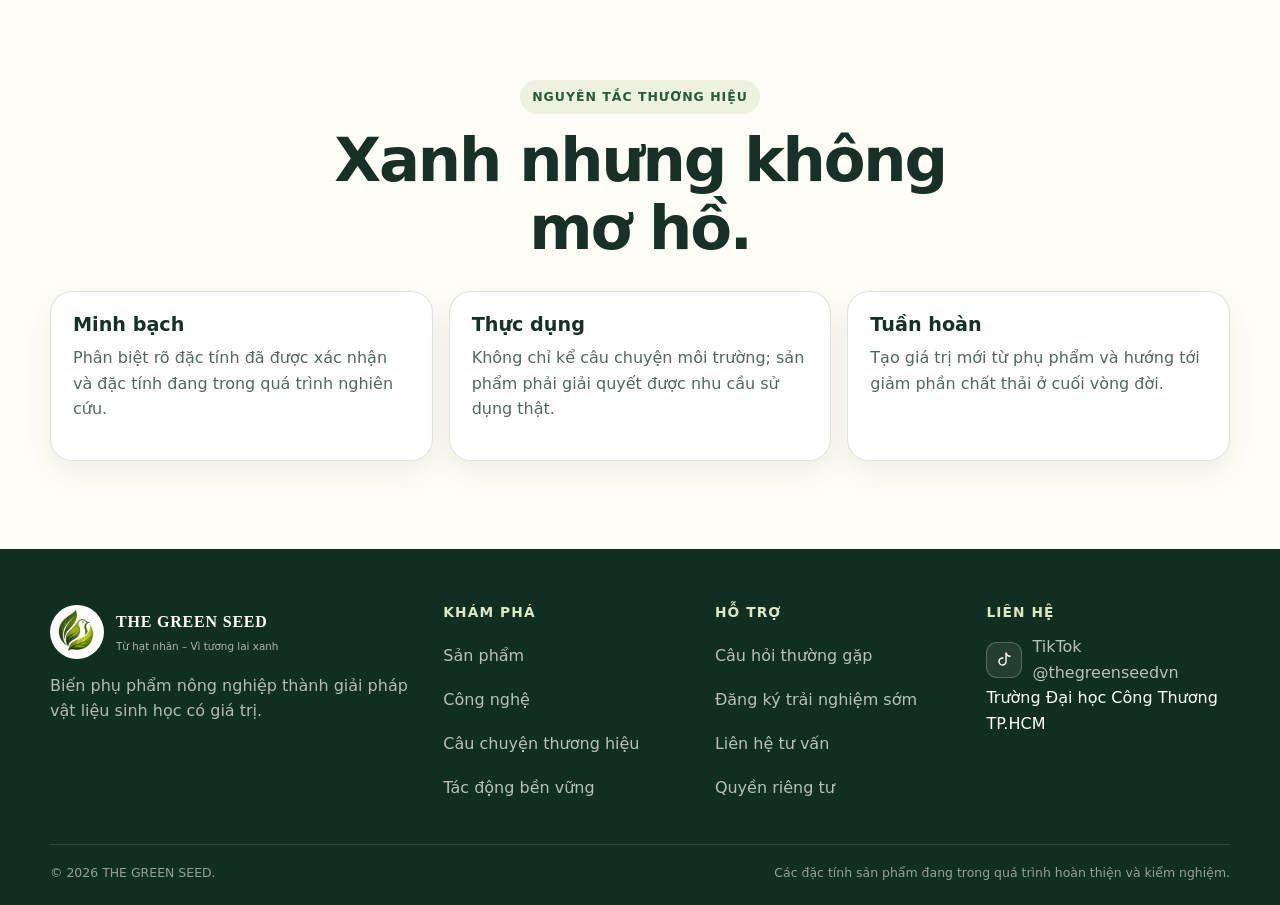
==== commit 4a272bff: "polish mobile UI and accessibility" ====
--- a/cau-chuyen.html
+++ b/cau-chuyen.html
@@ -1,4 +1,4 @@
-﻿<!doctype html>
+<!doctype html>
 <html lang="vi">
 <head>
   <meta charset="utf-8">
@@ -51,7 +51,7 @@
 <section class="section">
   <div class="container split">
     <div data-reveal><p class="eyebrow">Điểm khởi đầu</p><h2>Không phải mọi thứ bị bỏ đi đều là rác.</h2><p class="lead">Trong chuỗi chế biến nông sản, hạt nhãn thường không còn nhiều giá trị sử dụng. Trong đời sống hằng ngày, màng bọc nhựa lại được dùng rất nhanh rồi bỏ đi.</p><p class="muted">Hai vấn đề tưởng như tách biệt đã gợi ra một hướng tiếp cận: dùng nguồn phụ phẩm sinh học để phát triển một vật liệu có thể thay thế một phần nhựa dùng một lần.</p></div>
-    <blockquote class="quote" data-reveal><p>“Từ hạt nhãn – Vì tương lai xanh.”</p><small>Slogan chính thức của The Green Seed</small></blockquote>
+    <blockquote class="quote" data-reveal><span class="quote-mark" aria-hidden="true">“</span><p>Từ hạt nhãn – Vì tương lai xanh.</p><small>Slogan chính thức của The Green Seed</small></blockquote>
   </div>
 </section>
 <section class="section section-soft">
--- a/assets/css/styles.css
+++ b/assets/css/styles.css
@@ -1,4 +1,4 @@
-﻿:root{
+:root{
   --forest:#173f2a;
   --forest-2:#245b39;
   --leaf:#6f9e31;
@@ -17,7 +17,7 @@
   --shadow-sm:0 12px 30px rgba(23,63,42,.08);
   --shadow:0 24px 70px rgba(23,63,42,.13);
   --container:1180px;
-  --section:72px;
+  --section:64px;
   --motion-fast:160ms;
   --motion-base:260ms;
   --motion-slow:520ms;
@@ -33,7 +33,7 @@
   color:var(--ink);
   background:var(--paper);
   font-family:Inter,ui-sans-serif,system-ui,-apple-system,BlinkMacSystemFont,"Segoe UI",sans-serif;
-  line-height:1.65;
+  line-height:1.6;
   -webkit-font-smoothing:antialiased;
   overflow-wrap:break-word;
 }
@@ -47,56 +47,56 @@
 .section{padding:var(--section) 0}
 .section-soft{background:linear-gradient(180deg,#f9f7ef 0%,#f4f0e2 100%)}
 .section-dark{background:var(--forest);color:var(--white)}
-.section-head{max-width:720px;margin-bottom:32px}
+.section-head{max-width:720px;margin-bottom:28px}
 .section-head.center{text-align:center;margin-inline:auto}
 .eyebrow{
   display:inline-flex;align-items:center;gap:8px;
-  margin:0 0 14px;padding:7px 12px;border-radius:999px;
+  margin:0 0 12px;padding:7px 12px;border-radius:999px;
   background:rgba(111,158,49,.12);color:var(--forest-2);
   font-size:.78rem;font-weight:800;letter-spacing:.08em;text-transform:uppercase;
 }
 .section-dark .eyebrow{background:rgba(255,255,255,.12);color:#dfecc8}
 h1,h2,h3,p{margin-top:0}
-h1,h2,h3{line-height:1.1;overflow-wrap:normal;word-break:normal;hyphens:none}
+h1,h2,h3{line-height:1.12;overflow-wrap:normal;word-break:normal;hyphens:none}
 h1,h2{font-family:inherit;font-weight:850;letter-spacing:-.035em}
-h1{font-size:clamp(2.55rem,8.2vw,5.4rem);margin-bottom:20px}
-h2{font-size:clamp(2rem,6.6vw,3.8rem);margin-bottom:18px}
-h3{font-size:1.2rem;margin-bottom:10px;font-weight:800}
-.lead{font-size:1.08rem;color:var(--muted);max-width:62ch;line-height:1.7}
+h1{font-size:clamp(2.55rem,8.2vw,5.4rem);margin-bottom:18px}
+h2{font-size:clamp(2rem,6.6vw,3.8rem);margin-bottom:16px}
+h3{font-size:1.2rem;margin-bottom:10px}
+.lead{font-size:1.08rem;color:var(--muted);max-width:62ch}
 .section-dark .lead,.section-dark .muted{color:rgba(255,255,255,.72)}
 .muted{color:var(--muted)}
 .small{font-size:.88rem}
 .kicker{font-weight:800;color:var(--forest-2)}
-.button-row{display:flex;flex-direction:column;gap:12px;margin-top:26px}
+.button-row{display:flex;flex-direction:column;gap:12px;margin-top:24px}
 .button{
-  min-height:48px;padding:12px 22px;border-radius:999px;
+  min-height:48px;padding:12px 18px;border-radius:999px;
   display:inline-flex;align-items:center;justify-content:center;gap:9px;
   position:relative;overflow:hidden;isolation:isolate;
-  border:1px solid transparent;font-weight:800;font-size:.95rem;
+  border:1px solid transparent;font-weight:800;
   transition:transform var(--motion-fast) var(--motion-ease),background-color var(--motion-base) ease,
     border-color var(--motion-base) ease,box-shadow var(--motion-base) var(--motion-ease);
 }
-.button-primary{background:var(--forest);color:#fff;box-shadow:0 12px 26px rgba(23,63,42,.22)}
+.button-primary{background:var(--forest);color:#fff;box-shadow:0 12px 26px rgba(23,63,42,.2)}
 .button-secondary{background:transparent;border-color:var(--line);color:var(--forest)}
-.button-light{background:#fff;color:var(--forest);box-shadow:0 8px 20px rgba(23,63,42,.14)}
-.button-ghost-light{background:transparent;border-color:rgba(255,255,255,.32);color:#fff}
-.button-small{min-height:44px;padding:9px 16px;font-size:.9rem}
+.button-ghost-light{background:transparent;color:#fff;border-color:rgba(255,255,255,.34)}
+.button-light{background:#fff;color:var(--forest)}
+.button-small{min-height:44px;padding:9px 15px;font-size:.92rem}
 .button svg,.text-link svg{transition:transform var(--motion-base) var(--motion-ease)}
 .button:active{transform:translateY(1px) scale(.985)}
 .text-link{
   display:inline-flex;align-items:center;gap:8px;min-height:44px;padding:7px 0;color:var(--forest-2);font-weight:800;
   transition:color var(--motion-fast) ease,gap var(--motion-base) var(--motion-ease)
 }
-.button:disabled,.button[aria-busy="true"]{cursor:wait;opacity:.68;transform:none}
+.button:disabled{cursor:wait;opacity:.68;transform:none}
 a:focus-visible,button:focus-visible,input:focus-visible,select:focus-visible,textarea:focus-visible,[tabindex]:focus-visible{
   outline:3px solid var(--lime);outline-offset:3px
 }
-.skip-link{position:fixed;left:12px;top:-100px;z-index:9999;background:#fff;padding:10px 14px;border-radius:10px;box-shadow:var(--shadow)}
+.skip-link{position:fixed;left:12px;top:-100px;z-index:9999;background:#fff;padding:10px 14px;border-radius:10px}
 .skip-link:focus{top:12px}
 .announcement{background:var(--forest);color:#fff;font-size:.78rem}
 .announcement-inner{min-height:44px;display:flex;align-items:center;justify-content:center;gap:10px;text-align:center}
 .announcement-inner span{display:none}
-.announcement a{display:inline-flex;align-items:center;gap:5px;min-height:44px;font-weight:800;padding:4px 0}
+.announcement a{display:inline-flex;align-items:center;gap:5px;min-height:44px;font-weight:800}
 [data-site-header]{position:sticky;top:0;z-index:50}
 .site-header{
   position:relative;background:rgba(255,253,247,.98);border-bottom:1px solid var(--line);
@@ -120,13 +120,12 @@
 }
 .nav-toggle:active{transform:scale(.96)}
 .toggle-open,.toggle-close{
-  grid-area:1/1;
-  transition:opacity var(--motion-fast) ease,transform var(--motion-base) var(--motion-ease)
-}
-.toggle-open{opacity:1;transform:rotate(0)}
-.toggle-close{opacity:0;transform:rotate(-45deg)}
-.nav-toggle[aria-expanded="true"] .toggle-open{opacity:0;transform:rotate(45deg)}
-.nav-toggle[aria-expanded="true"] .toggle-close{opacity:1;transform:rotate(0)}
+  grid-area:1/1;display:inline-flex;transition:opacity var(--motion-fast) ease,transform var(--motion-base) var(--motion-ease)
+}
+.toggle-open{opacity:1;transform:rotate(0) scale(1)}
+.toggle-close{opacity:0;transform:rotate(-45deg) scale(.82)}
+.nav-toggle[aria-expanded="true"] .toggle-open{opacity:0;transform:rotate(45deg) scale(.82)}
+.nav-toggle[aria-expanded="true"] .toggle-close{opacity:1;transform:rotate(0) scale(1)}
 .site-nav{
   position:fixed;inset:var(--nav-top,116px) 0 0;background:var(--paper);
   padding:20px 16px calc(32px + env(safe-area-inset-bottom));display:flex;flex-direction:column;
@@ -140,16 +139,9 @@
   transition-delay:0s
 }
 .nav-list{display:flex;flex-direction:column;gap:4px}
-.nav-link{
-  display:flex;align-items:center;min-height:52px;padding:10px 14px;border-radius:12px;font-weight:750;color:#355447;
-  border-left:3px solid transparent;
-  transition:background-color var(--motion-fast) ease,color var(--motion-fast) ease,border-color var(--motion-fast) ease
-}
-.nav-link:hover{background:rgba(111,158,49,.08);color:var(--forest)}
-.nav-link.is-active{
-  background:rgba(111,158,49,.12);color:var(--forest);
-  border-left-color:var(--leaf);font-weight:850
-}
+.nav-link{position:relative;display:flex;align-items:center;min-height:48px;padding:10px 12px 10px 16px;border-radius:12px;font-weight:750;color:#355447}
+.nav-link:hover,.nav-link.is-active{background:rgba(111,158,49,.12);color:var(--forest)}
+.nav-link.is-active::before{content:"";position:absolute;left:5px;top:12px;bottom:12px;width:3px;border-radius:999px;background:var(--leaf)}
 .nav-cta{margin-top:16px;width:100%}
 .hero{position:relative;overflow:hidden;padding:44px 0 64px;background:
   radial-gradient(circle at 90% 8%,rgba(169,200,50,.25),transparent 34%),
@@ -158,13 +150,13 @@
 .hero-grid{display:grid;gap:32px;align-items:center}
 .hero-copy{position:relative;z-index:2}
 .hero-copy .lead{font-size:1.06rem}
-.hero-note{margin-top:20px;font-size:.84rem;color:var(--muted);display:flex;gap:8px;align-items:flex-start;line-height:1.55}
-.hero-note::before{content:"";width:8px;height:8px;margin-top:6px;flex:0 0 auto;border-radius:50%;background:var(--lime)}
-.trust-row{display:grid;grid-template-columns:repeat(2,1fr);gap:10px;margin-top:28px}
-.trust-item{display:flex;align-items:center;gap:10px;padding:12px 14px;border:1px solid var(--line);background:rgba(255,255,255,.65);border-radius:14px;font-size:.88rem;font-weight:700}
-.trust-dot{width:9px;height:9px;border-radius:50%;background:var(--leaf);box-shadow:0 0 0 5px rgba(111,158,49,.12);flex:0 0 auto}
+.hero-note{margin-top:18px;font-size:.83rem;color:var(--muted);display:flex;gap:8px;align-items:flex-start}
+.hero-note::before{content:"";width:8px;height:8px;margin-top:8px;flex:0 0 auto;border-radius:50%;background:var(--lime)}
+.trust-row{display:grid;grid-template-columns:1fr;gap:10px;margin-top:26px}
+.trust-item{display:flex;align-items:center;gap:10px;padding:12px 14px;border:1px solid var(--line);background:rgba(255,255,255,.65);border-radius:14px;font-size:.9rem;font-weight:700}
+.trust-dot{width:9px;height:9px;border-radius:50%;background:var(--leaf);box-shadow:0 0 0 5px rgba(111,158,49,.12)}
 .hero-visual{position:relative}
-.hero-frame{position:relative;overflow:hidden;border-radius:26px;background:#e6dfc9;box-shadow:var(--shadow);aspect-ratio:4/3}
+.hero-frame{position:relative;overflow:hidden;border-radius:30px;background:#e6dfc9;box-shadow:var(--shadow);aspect-ratio:4/3}
 .hero-frame img{
   width:100%;height:100%;object-fit:cover;
   transition:transform 900ms var(--motion-ease)
@@ -176,20 +168,20 @@
 }
 .hero-badge{
   position:absolute;left:14px;bottom:14px;right:14px;padding:15px 16px;
-  border-radius:18px;background:rgba(255,253,247,.88);background-color:#fffdf7;backdrop-filter:blur(12px);
+  border-radius:18px;background:rgba(255,253,247,.9);backdrop-filter:blur(12px);
   border:1px solid rgba(255,255,255,.55);box-shadow:var(--shadow-sm)
 }
-.hero-badge strong{display:block;font-size:.96rem}
+.hero-badge strong{display:block}
 .hero-badge span{font-size:.84rem;color:var(--muted)}
 .hero-seal{
-  position:absolute;right:4px;top:-14px;width:82px;height:82px;border-radius:50%;
+  position:absolute;right:-8px;top:-18px;width:86px;height:86px;border-radius:50%;
   background:var(--forest);color:#fff;display:grid;place-items:center;text-align:center;
-  font-size:.7rem;font-weight:900;line-height:1.1;transform:rotate(7deg);box-shadow:var(--shadow-sm)
-}
-.stats-grid,.card-grid,.product-grid,.impact-grid,.footer-grid{display:grid;grid-template-columns:1fr;gap:18px}
+  font-size:.72rem;font-weight:900;line-height:1.1;transform:rotate(7deg);box-shadow:var(--shadow-sm)
+}
+.stats-grid,.card-grid,.product-grid,.impact-grid,.footer-grid{display:grid;grid-template-columns:1fr;gap:16px}
 .stat-card,.card,.product-card,.feature-card{
   border:1px solid var(--line);background:#fff;border-radius:var(--radius);
-  padding:24px;box-shadow:var(--shadow-sm);
+  padding:22px;box-shadow:var(--shadow-sm);
   transition:transform var(--motion-base) var(--motion-ease),border-color var(--motion-base) ease,
     box-shadow var(--motion-base) var(--motion-ease)
 }
@@ -239,62 +231,47 @@
 .step-number{width:44px;height:44px;border-radius:50%;display:grid;place-items:center;background:var(--forest);color:#fff;font-weight:900}
 .step p{margin-bottom:0;color:var(--muted)}
 .product-card{display:flex;flex-direction:column;overflow:hidden;padding:0}
-.product-card--sm{background:linear-gradient(160deg,#fafaf7,#f5f2eb)}
-.product-card--md{background:linear-gradient(160deg,#f7faf4,#ecf2e6)}
-.product-card--lg{background:linear-gradient(160deg,#f7f8fa,#edf0f5)}
-.product-card--featured{
-  border-color:rgba(111,158,49,.45)!important;
-  box-shadow:0 0 0 3px rgba(111,158,49,.12),var(--shadow)!important
-}
+.product-card--200{background:#fffaf0}
+.product-card--featured{background:#f3f8ef;border-color:rgba(111,158,49,.48);box-shadow:0 18px 44px rgba(23,63,42,.13)}
+.product-card--1kg{background:#f4f6f5}
 .product-image{position:relative;aspect-ratio:4/3;background:linear-gradient(140deg,#efe9d7,#ded5bc);overflow:hidden}
 .product-image::after{
   content:"Ảnh mô phỏng";position:absolute;top:10px;left:10px;padding:5px 9px;border-radius:999px;
-  background:rgba(16,47,32,.84);color:#fff;font-size:.68rem;font-weight:800;letter-spacing:.02em
+  background:rgba(16,47,32,.84);color:#fff;font-size:.68rem;font-weight:800
 }
 .product-image img{
   width:100%;height:100%;object-fit:cover;
   transition:transform 700ms var(--motion-ease)
 }
+.product-card--200 .product-image img{object-position:50% 34%}
+.product-card--featured .product-image img{object-position:50% 50%}
+.product-card--1kg .product-image img{object-position:50% 70%}
 .product-weight-badge{
-  position:absolute;top:10px;right:10px;z-index:2;
-  padding:6px 12px;border-radius:999px;
-  background:var(--forest);color:#fff;
-  font-size:.75rem;font-weight:900;letter-spacing:.04em
-}
-.product-featured-badge{
-  position:absolute;bottom:10px;right:10px;z-index:2;
-  padding:5px 10px;border-radius:999px;
-  background:var(--lime);color:var(--forest);
-  font-size:.7rem;font-weight:900;letter-spacing:.03em;text-transform:uppercase
+  position:absolute;z-index:2;top:10px;right:10px;display:grid;place-items:center;min-width:54px;min-height:34px;
+  padding:6px 10px;border:1px solid rgba(255,255,255,.66);border-radius:999px;background:rgba(255,253,247,.92);
+  color:var(--forest);font-size:.76rem;font-weight:900;box-shadow:0 8px 20px rgba(23,63,42,.14);backdrop-filter:blur(8px)
 }
 .product-body{padding:20px;display:flex;flex-direction:column;flex:1}
-.product-meta{font-size:.82rem;color:var(--muted);margin-bottom:6px;font-weight:600}
-.product-name-row{display:flex;align-items:baseline;gap:10px;margin-bottom:4px}
-.product-price{
-  font-size:1.75rem;font-weight:900;color:var(--forest);
-  letter-spacing:-.02em;line-height:1
-}
-.product-body .button{margin-top:auto;margin-top:16px}
+.product-featured-label{align-self:flex-start;margin-bottom:10px;padding:6px 10px;border-radius:999px;background:var(--forest);color:#fff;font-size:.72rem;font-weight:850;letter-spacing:.02em}
+.product-meta{font-size:.82rem;color:var(--muted);margin-bottom:10px}
+.product-price{font-size:1.65rem;font-weight:900;color:var(--forest);margin:8px 0}
+.product-body .button{margin-top:auto}
 .combo-card{display:flex;flex-direction:column}
 .combo-card .button{margin-top:auto}
-.chip-row{display:flex;flex-wrap:wrap;gap:8px;margin:14px 0}
-.chip{padding:6px 12px;border-radius:999px;background:#edf2e4;color:var(--forest-2);font-size:.78rem;font-weight:800}
+.chip-row{display:flex;flex-wrap:wrap;gap:8px;margin:16px 0}
+.chip{padding:7px 11px;border-radius:999px;background:#edf2e4;color:var(--forest-2);font-size:.78rem;font-weight:800}
 .notice{border-left:4px solid var(--warning);background:#fff8e6;padding:15px 16px;border-radius:0 14px 14px 0;color:#62450d}
 .process-line{display:grid;gap:12px;margin-top:28px}
 .process-node{position:relative;padding:20px;border-radius:20px;background:#fff;border:1px solid var(--line)}
 .process-node:not(:last-child)::after{content:"↓";display:block;text-align:center;color:var(--leaf);font-weight:900;margin:12px 0 -8px}
 .quote{
-  position:relative;
-  padding:32px 28px 28px;border-radius:var(--radius-lg);background:linear-gradient(135deg,var(--forest),#2d6b42);
-  color:#fff;box-shadow:var(--shadow);overflow:hidden
-}
-.quote::before{
-  content:"\201C";position:absolute;top:-10px;left:18px;
-  font-family:"Times New Roman",Times,serif;font-size:8rem;line-height:1;color:rgba(255,255,255,.1);
-  pointer-events:none;user-select:none
-}
-.quote p{font-family:"Times New Roman",Times,serif;font-size:1.6rem;line-height:1.38;position:relative}
-.quote small{color:rgba(255,255,255,.7);position:relative}
+  position:relative;overflow:hidden;padding:28px;border-radius:var(--radius-lg);background:linear-gradient(135deg,var(--forest),#2d6b42);
+  color:#fff;box-shadow:var(--shadow)
+}
+.quote > *:not(.quote-mark){position:relative;z-index:1}
+.quote-mark{position:absolute;right:20px;top:-34px;color:#fff;font-family:Georgia,"Times New Roman",serif;font-size:9rem;line-height:1;opacity:.12;pointer-events:none}
+.quote p{font-family:"Times New Roman",Times,serif;font-size:1.6rem;line-height:1.35}
+.quote small{color:rgba(255,255,255,.7)}
 .timeline{position:relative;display:grid;gap:18px}
 .timeline::before{content:"";position:absolute;left:20px;top:8px;bottom:8px;width:2px;background:var(--line)}
 .timeline-item{position:relative;padding-left:58px}
@@ -325,35 +302,34 @@
 }
 .faq-item.is-open{border-color:rgba(111,158,49,.46);box-shadow:var(--shadow-sm)}
 .faq-button{
-  width:100%;padding:18px 20px;border:0;background:none;text-align:left;display:flex;justify-content:space-between;align-items:center;gap:16px;font-weight:850;color:var(--ink);
+  width:100%;padding:18px 20px;border:0;background:none;text-align:left;display:flex;justify-content:space-between;gap:20px;font-weight:850;color:var(--ink);
   transition:color var(--motion-fast) ease,background-color var(--motion-fast) ease
 }
 .faq-icon{
-  flex:0 0 auto;width:26px;height:26px;border-radius:50%;border:2px solid var(--line);
-  display:grid;place-items:center;color:var(--forest);
-  transition:transform var(--motion-base) var(--motion-ease),color var(--motion-base) ease,
-    background-color var(--motion-base) ease,border-color var(--motion-base) ease
-}
-.faq-icon svg{width:.85em;height:.85em}
-.faq-item.is-open .faq-icon{transform:rotate(45deg);color:#fff;background:var(--leaf);border-color:var(--leaf)}
-.faq-panel{padding:0 20px 20px;color:var(--muted);overflow:hidden;line-height:1.7}
-.cta-band{position:relative;overflow:hidden;border-radius:var(--radius-lg);padding:38px 28px;background:
+  flex:0 0 36px;width:36px;height:36px;border:1px solid rgba(23,63,42,.2);border-radius:50%;display:grid;place-items:center;
+  font-size:1.35rem;font-weight:700;line-height:1;color:var(--forest);background:#fff;
+  transition:transform var(--motion-base) var(--motion-ease),color var(--motion-base) ease,background-color var(--motion-base) ease,border-color var(--motion-base) ease
+}
+.faq-item.is-open .faq-icon{transform:rotate(45deg);color:#fff;background:var(--forest);border-color:var(--forest)}
+.faq-panel{padding:0 20px 20px;color:var(--muted);overflow:hidden}
+.cta-band{position:relative;overflow:hidden;border-radius:var(--radius-lg);padding:34px 24px;background:
   radial-gradient(circle at 85% 20%,rgba(169,200,50,.4),transparent 28%),var(--forest);color:#fff}
 .cta-band h2{font-size:clamp(2rem,9vw,4rem)}
-.form-card{background:#fff;border:1px solid var(--line);border-radius:var(--radius-lg);padding:26px;box-shadow:var(--shadow)}
-.form-grid{display:grid;grid-template-columns:1fr;gap:18px}
-.field{display:grid;gap:8px}
-.field label{font-size:.9rem;font-weight:800;color:var(--ink)}
+.form-card{background:#fff;border:1px solid var(--line);border-radius:var(--radius-lg);padding:22px;box-shadow:var(--shadow)}
+.form-grid{display:grid;grid-template-columns:1fr;gap:16px}
+.field{display:grid;gap:7px}
+.field label{font-size:.9rem;font-weight:800}
 .field input,.field select,.field textarea{
-  width:100%;border:1.5px solid rgba(23,63,42,.22);background:#fffdf8;border-radius:14px;
+  width:100%;border:1px solid rgba(23,63,42,.28);background:#fffdf8;border-radius:14px;
   padding:13px 14px;color:var(--ink);outline:none;min-height:48px;
   transition:border-color var(--motion-fast) ease,box-shadow var(--motion-base) ease,
     background-color var(--motion-fast) ease
 }
-.field textarea{min-height:120px;resize:vertical}
-.field input:focus,.field select:focus,.field textarea:focus{border-color:var(--leaf);box-shadow:0 0 0 4px rgba(111,158,49,.12);background:#fff}
-.field-hint{color:var(--muted);font-size:.82rem;line-height:1.5}
-.consent-field label{display:flex;align-items:flex-start;gap:12px;font-weight:600;line-height:1.6;cursor:pointer;padding:4px 0}
+.field textarea{min-height:128px;resize:vertical}
+.field input::placeholder,.field textarea::placeholder{color:#78877f;opacity:1}
+.field input:focus,.field select:focus,.field textarea:focus{border-color:var(--leaf);box-shadow:0 0 0 4px rgba(111,158,49,.12)}
+.field-hint{color:var(--muted);font-size:.78rem}
+.consent-field label{display:flex;align-items:flex-start;gap:10px;font-weight:600;line-height:1.5}
 .consent-field input{width:20px;height:20px;min-height:20px;margin:2px 0 0;flex:0 0 auto;accent-color:var(--forest)}
 .consent-field a{color:var(--forest-2);font-weight:850;text-decoration:underline;text-decoration-thickness:1px;text-underline-offset:3px}
 .honeypot{position:absolute!important;width:1px!important;height:1px!important;padding:0!important;margin:-1px!important;overflow:hidden!important;clip:rect(0,0,0,0)!important;white-space:nowrap!important;border:0!important}
@@ -379,17 +355,12 @@
 .footer-brand p{max-width:38ch;color:rgba(255,255,255,.68)}
 .footer-title{font-family:inherit;font-size:.86rem;text-transform:uppercase;letter-spacing:.08em;margin-bottom:14px;color:#dce8c4}
 .footer a,.footer .muted{display:flex;align-items:center;min-height:44px;color:rgba(255,255,255,.7)}
+.footer-social-link{gap:10px}
+.footer-social-icon{width:36px;height:36px;flex:0 0 36px;display:grid;place-items:center;border:1px solid rgba(255,255,255,.24);border-radius:11px;background:rgba(255,255,255,.08);color:#fff}
+.footer-social-icon svg{width:19px;height:19px}
 .footer-logo{min-height:54px!important}
-.footer-social{display:flex;gap:12px;margin-top:14px}
-.footer-social a{
-  display:inline-flex;align-items:center;justify-content:center;
-  width:40px;height:40px;min-height:40px;border-radius:12px;
-  background:rgba(255,255,255,.1);color:rgba(255,255,255,.8);
-  transition:background-color var(--motion-fast) ease,color var(--motion-fast) ease;
-  border:1px solid rgba(255,255,255,.12)
-}
 .footer-bottom{display:flex;flex-direction:column;gap:8px;margin-top:34px;padding-top:18px;border-top:1px solid rgba(255,255,255,.12);font-size:.78rem;color:rgba(255,255,255,.55)}
-.page-hero{padding:44px 0 48px;background:
+.page-hero{padding:40px 0 44px;background:
   radial-gradient(circle at 90% 0,rgba(169,200,50,.2),transparent 28%),
   linear-gradient(180deg,#fffdf7,#f4f0e2)}
 .page-hero-grid{display:grid;gap:28px;align-items:center}
@@ -421,12 +392,10 @@
 @media (hover:hover){
   .button:hover{transform:translateY(-2px)}
   .button-primary:hover{background:#0f3020}
-  .button-light:hover{background:#f5f2e8}
-  .button-ghost-light:hover{background:rgba(255,255,255,.12)}
+  .button-ghost-light:hover{background:rgba(255,255,255,.1);border-color:rgba(255,255,255,.58)}
   .button:hover svg,.text-link:hover svg{transform:translateX(3px)}
   .text-link:hover{gap:12px}
   .footer a:hover{color:#fff}
-  .footer-social a:hover{background:rgba(255,255,255,.2);color:#fff}
   .stat-card:hover,.card:hover,.product-card:hover,.feature-card:hover{
     transform:translateY(-5px);border-color:rgba(111,158,49,.34);box-shadow:0 20px 48px rgba(23,63,42,.13)
   }
@@ -434,10 +403,8 @@
   .product-card:hover .product-image img,.media-card:hover img,.hero-frame:hover img{transform:scale(1.035)}
   .faq-button:hover{background:rgba(111,158,49,.06);color:var(--forest)}
 }
-@media (min-width:420px){
+@media (min-width:560px){
   .brand-copy small{display:block}
-}
-@media (min-width:560px){
   .button-row{flex-direction:row;flex-wrap:wrap}
   .button{width:auto}
   .trust-row{grid-template-columns:repeat(3,1fr)}
@@ -453,10 +420,10 @@
   .node-a{left:8%;top:25%}.node-b{right:8%;top:25%}.node-c{right:8%;bottom:18%}.node-d{left:8%;bottom:18%}
 }
 @media (min-width:768px){
-  :root{--section:96px}
+  :root{--section:88px}
   .announcement-inner{justify-content:space-between}
   .announcement-inner span{display:block}
-  .hero{padding:80px 0 96px}
+  .hero{padding:78px 0 94px}
   .hero-grid,.page-hero-grid,.split{grid-template-columns:1.05fr .95fr}
   .hero-grid{gap:64px}
   .hero h1{font-size:clamp(3rem,5vw,5.4rem)}
@@ -484,7 +451,8 @@
   .comparison td:last-child,.comparison th:last-child{background:#f6f2d9;font-weight:800}
 }
 @media (min-width:768px) and (max-width:979px){
-  .trust-row{grid-template-columns:repeat(3,1fr)}
+  .trust-row{grid-template-columns:repeat(2,1fr)}
+  .trust-item:last-child{grid-column:1/-1}
 }
 @media (min-width:980px){
   .site-header{background:rgba(255,253,247,.92);backdrop-filter:blur(12px)}
@@ -494,8 +462,8 @@
     opacity:1;visibility:visible;pointer-events:auto;transform:none;transition:none
   }
   .nav-list{flex-direction:row;gap:2px}
-  .nav-link{padding:10px 10px;font-size:.9rem;min-height:44px;border-left:0;border-bottom:3px solid transparent;border-radius:8px}
-  .nav-link.is-active{border-left:0;border-bottom-color:var(--leaf)}
+  .nav-link{padding:10px 10px;font-size:.9rem}
+  .nav-link.is-active::before{left:10px;right:10px;top:auto;bottom:3px;width:auto;height:2px}
   .nav-cta{margin-top:0;width:auto}
   .product-grid{grid-template-columns:repeat(3,1fr)}
   .card-grid.three{grid-template-columns:repeat(3,1fr)}
@@ -505,4 +473,4 @@
   html{scroll-behavior:auto}
   *,*::before,*::after{animation:none!important;transition:none!important}
   [data-reveal],.motion-ready [data-reveal]{opacity:1;transform:none;will-change:auto}
-}+}
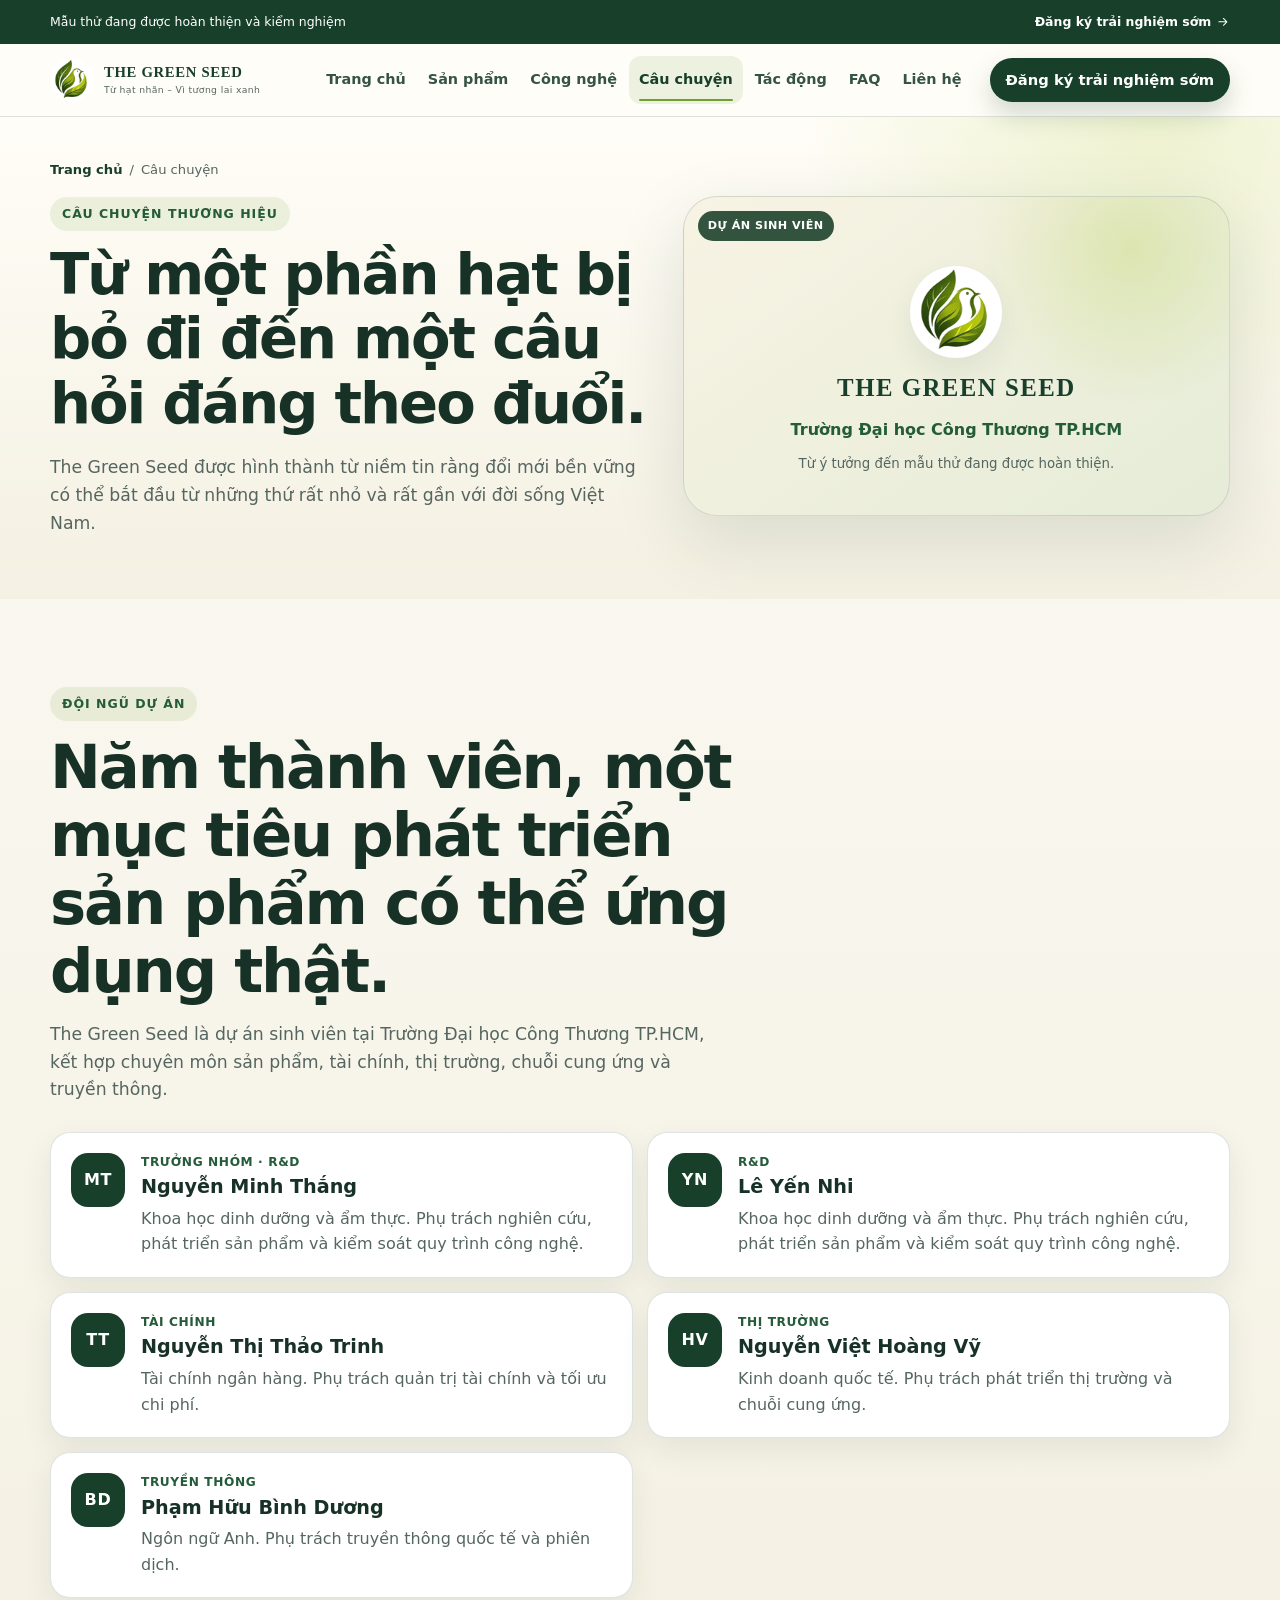
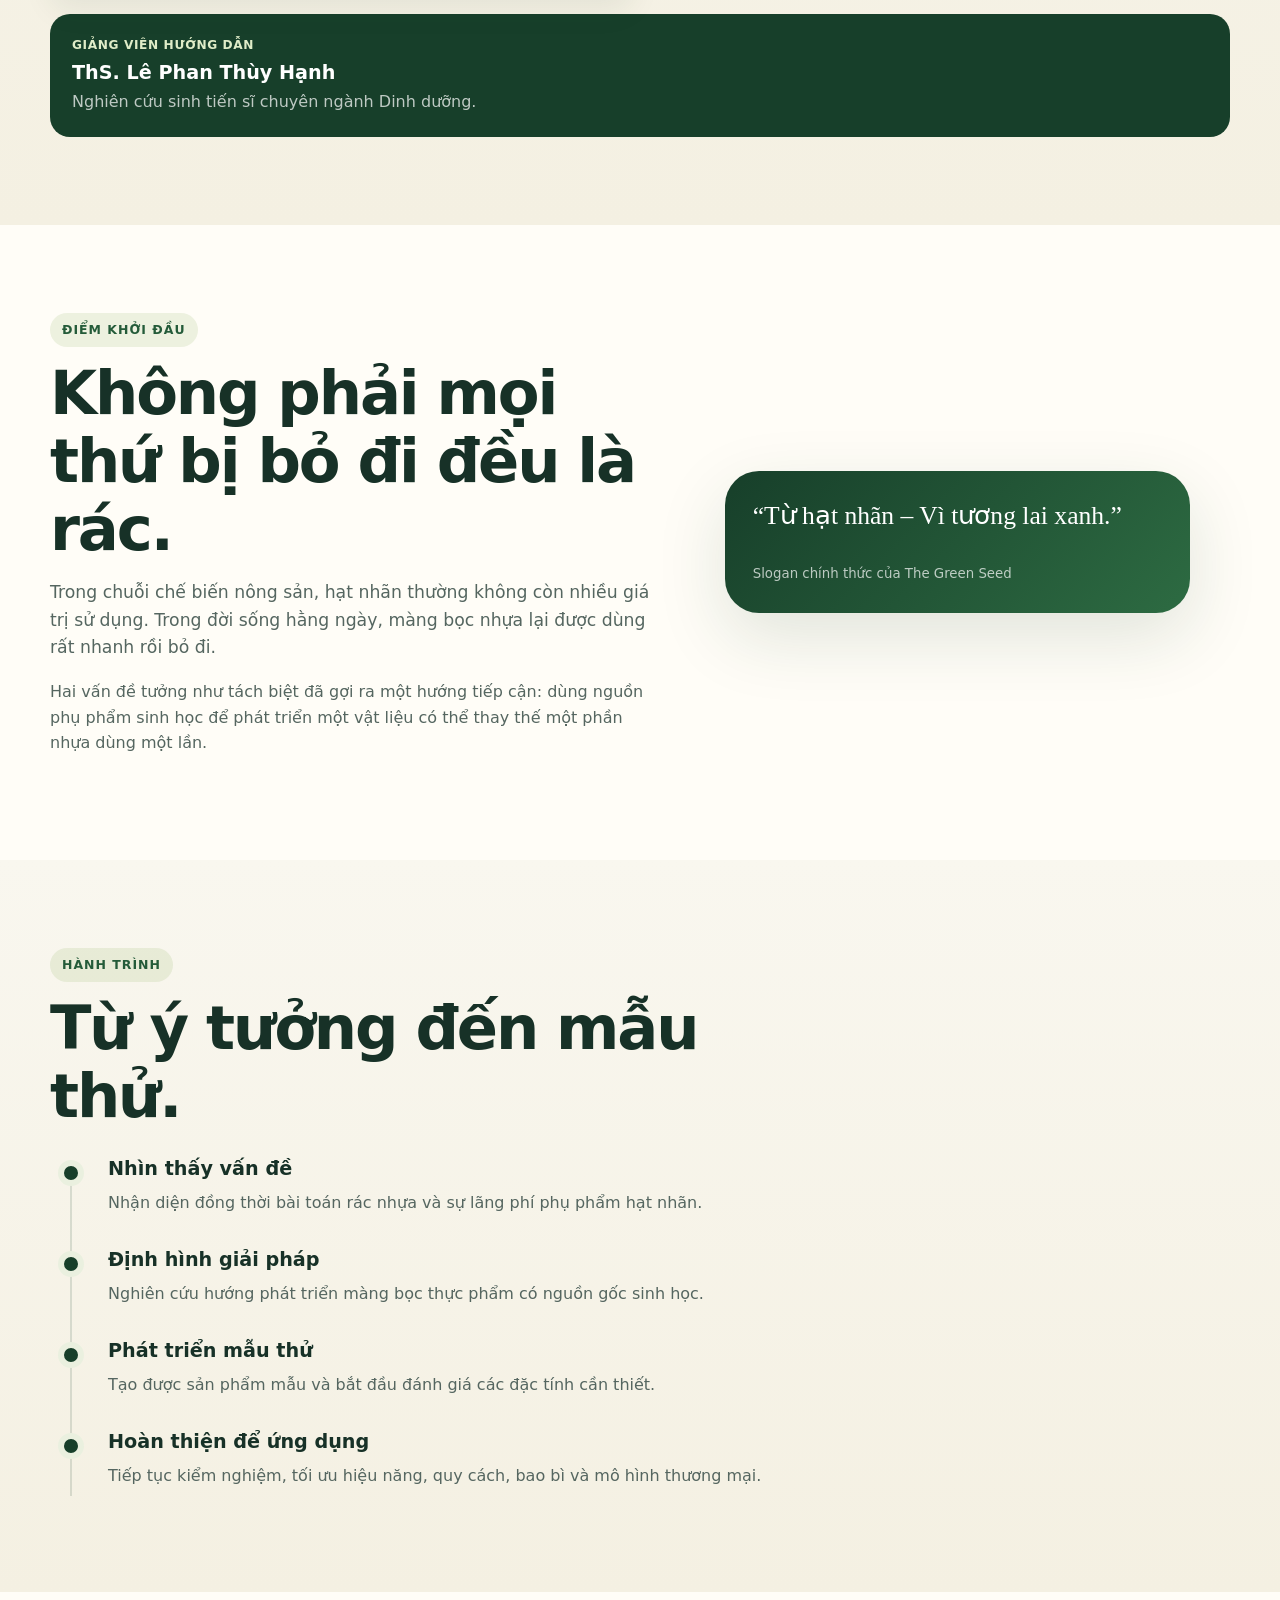
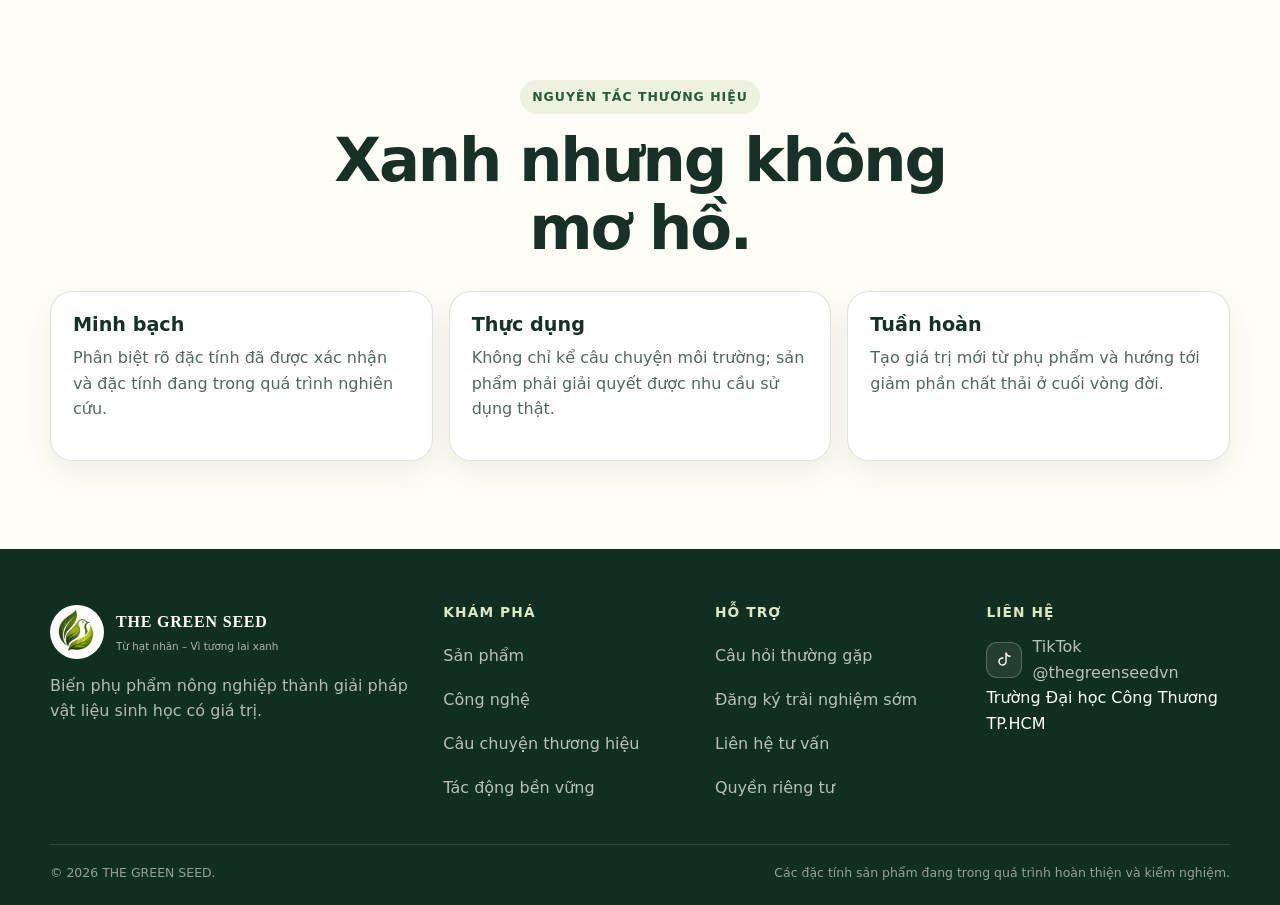
==== commit d2217fa4: "chore: version bump v20260721-4, motion.js on san-pham for tap feedback" ====
--- a/cau-chuyen.html
+++ b/cau-chuyen.html
@@ -1,4 +1,4 @@
-<!doctype html>
+﻿<!doctype html>
 <html lang="vi">
 <head>
   <meta charset="utf-8">
@@ -11,7 +11,7 @@
   <meta property="og:type" content="website"><meta property="og:site_name" content="The Green Seed"><meta property="og:title" content="Câu chuyện thương hiệu | The Green Seed">
   <meta property="og:description" content="Dự án sinh viên The Green Seed tại Trường Đại học Công Thương TP.HCM."><meta property="og:url" content="https://doquoctan-514.github.io/the-green-seed/cau-chuyen.html"><meta property="og:image" content="https://doquoctan-514.github.io/the-green-seed/assets/images/og-share.jpg"><meta name="twitter:card" content="summary_large_image">
   <link rel="icon" href="assets/images/favicon.png">
-  <link rel="stylesheet" href="assets/css/styles.css?v=20260721-3">
+  <link rel="stylesheet" href="assets/css/styles.css?v=20260721-4">
 </head>
 <body>
   <a class="skip-link" href="#main">Bỏ qua điều hướng</a>
@@ -51,7 +51,7 @@
 <section class="section">
   <div class="container split">
     <div data-reveal><p class="eyebrow">Điểm khởi đầu</p><h2>Không phải mọi thứ bị bỏ đi đều là rác.</h2><p class="lead">Trong chuỗi chế biến nông sản, hạt nhãn thường không còn nhiều giá trị sử dụng. Trong đời sống hằng ngày, màng bọc nhựa lại được dùng rất nhanh rồi bỏ đi.</p><p class="muted">Hai vấn đề tưởng như tách biệt đã gợi ra một hướng tiếp cận: dùng nguồn phụ phẩm sinh học để phát triển một vật liệu có thể thay thế một phần nhựa dùng một lần.</p></div>
-    <blockquote class="quote" data-reveal><span class="quote-mark" aria-hidden="true">“</span><p>Từ hạt nhãn – Vì tương lai xanh.</p><small>Slogan chính thức của The Green Seed</small></blockquote>
+    <blockquote class="quote" data-reveal><p>“Từ hạt nhãn – Vì tương lai xanh.”</p><small>Slogan chính thức của The Green Seed</small></blockquote>
   </div>
 </section>
 <section class="section section-soft">
@@ -78,7 +78,7 @@
 
   </main>
   <div data-site-footer></div>
-  <script src="assets/js/content.js?v=20260721-3"></script>
-  <script src="assets/js/site.js?v=20260721-3"></script>
+  <script src="assets/js/content.js?v=20260721-4"></script>
+  <script src="assets/js/site.js?v=20260721-4"></script>
 </body>
 </html>
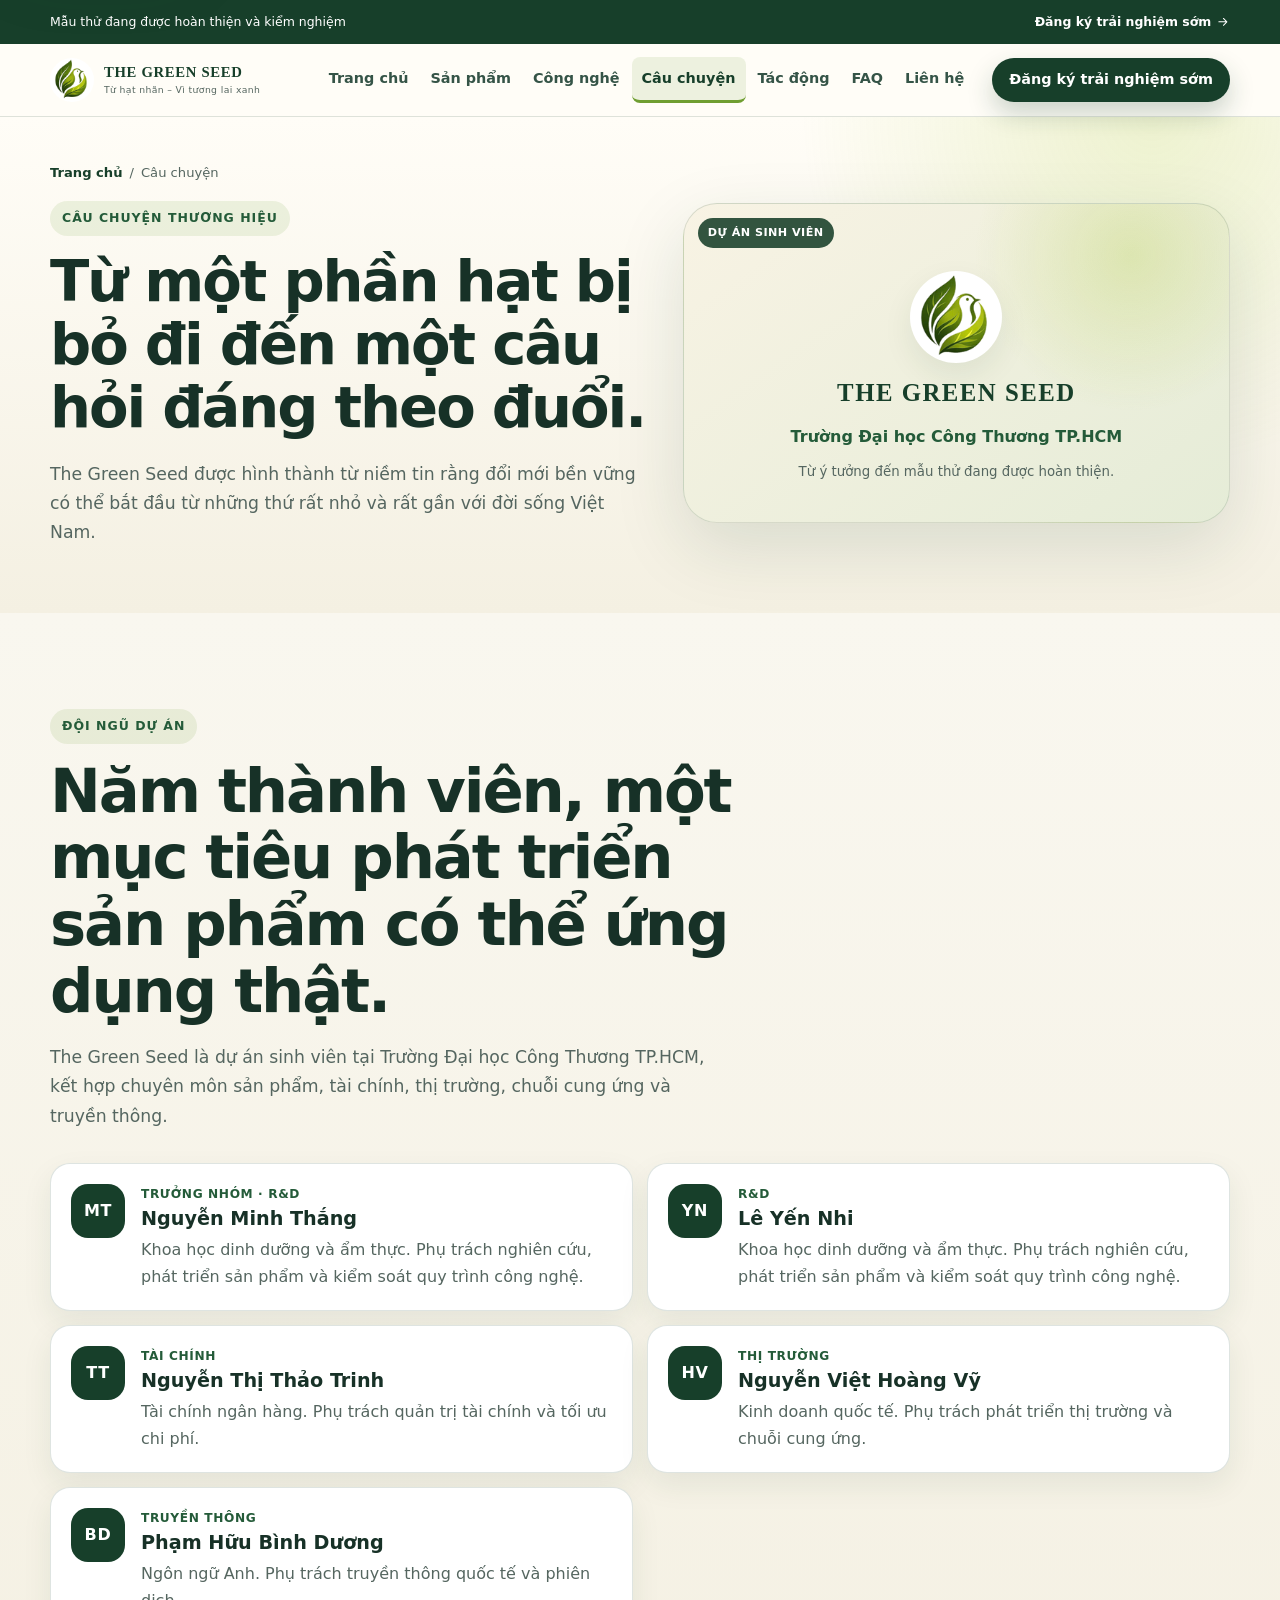
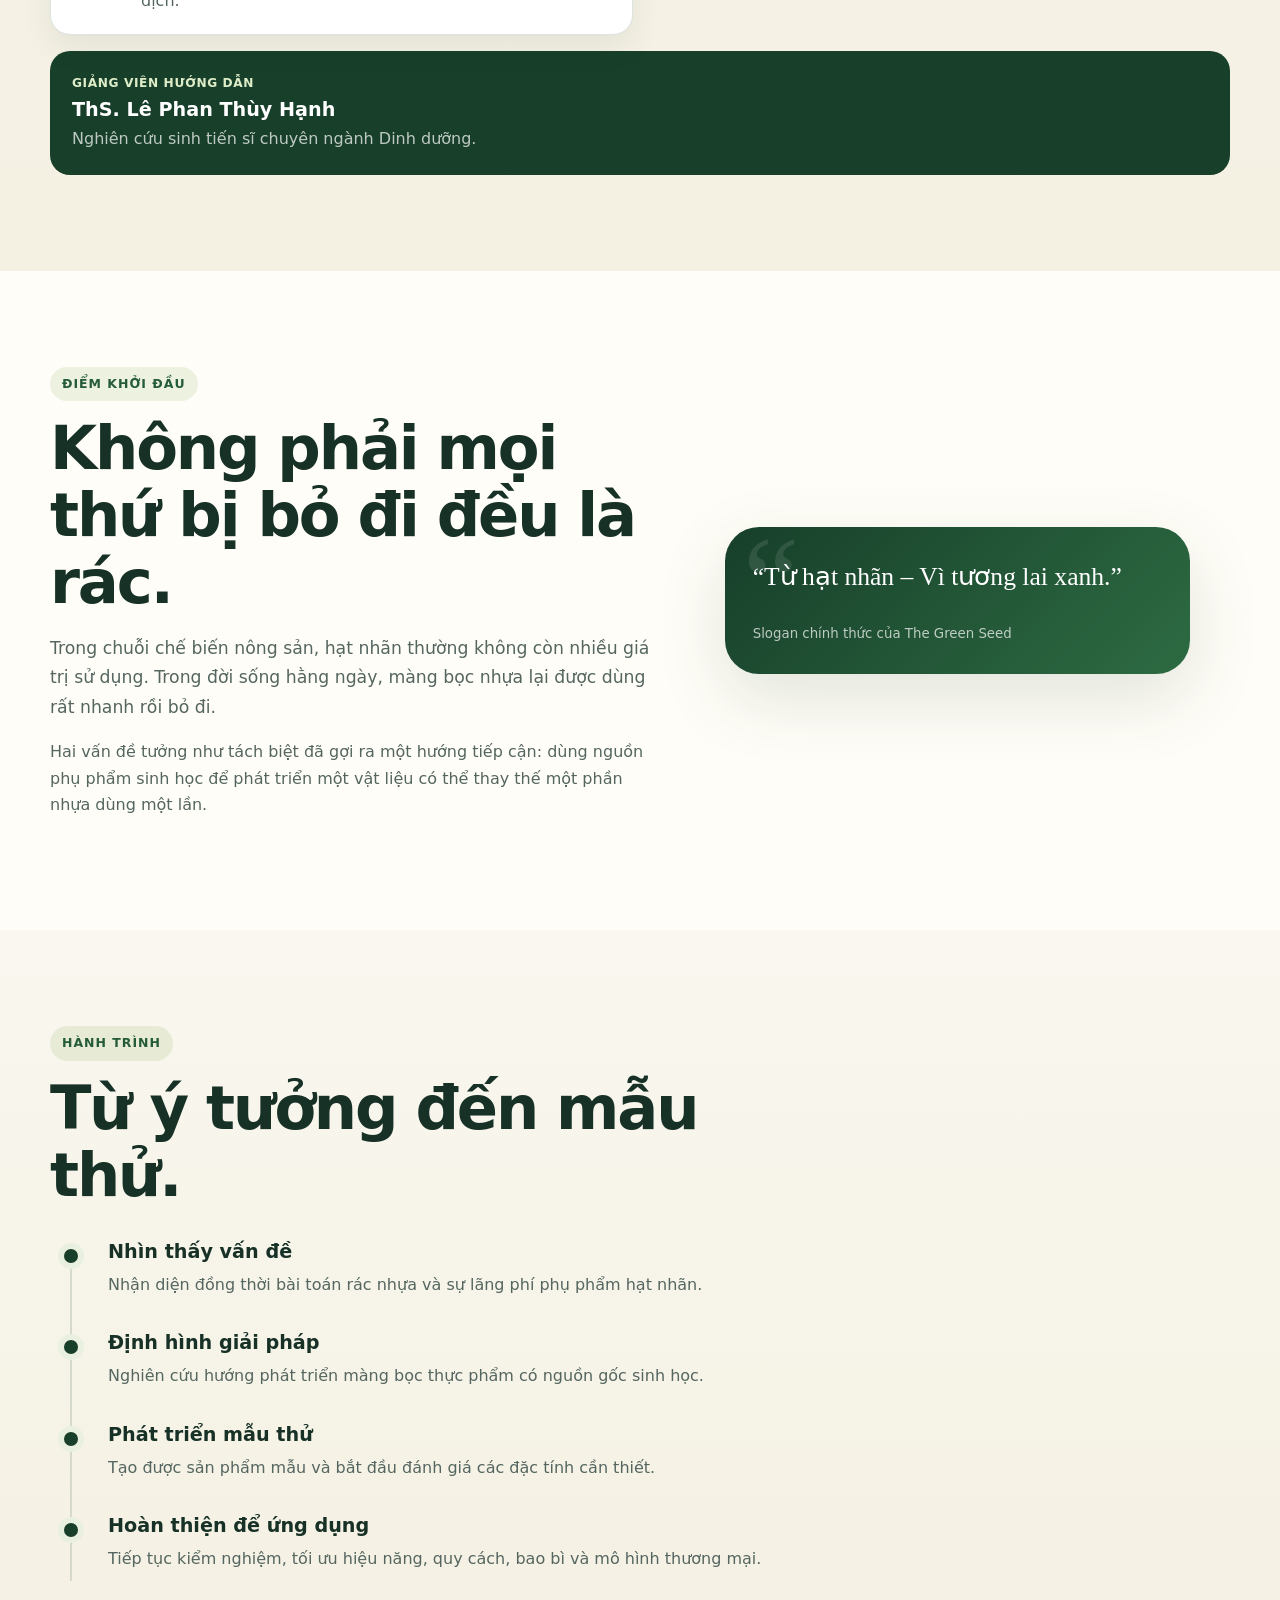
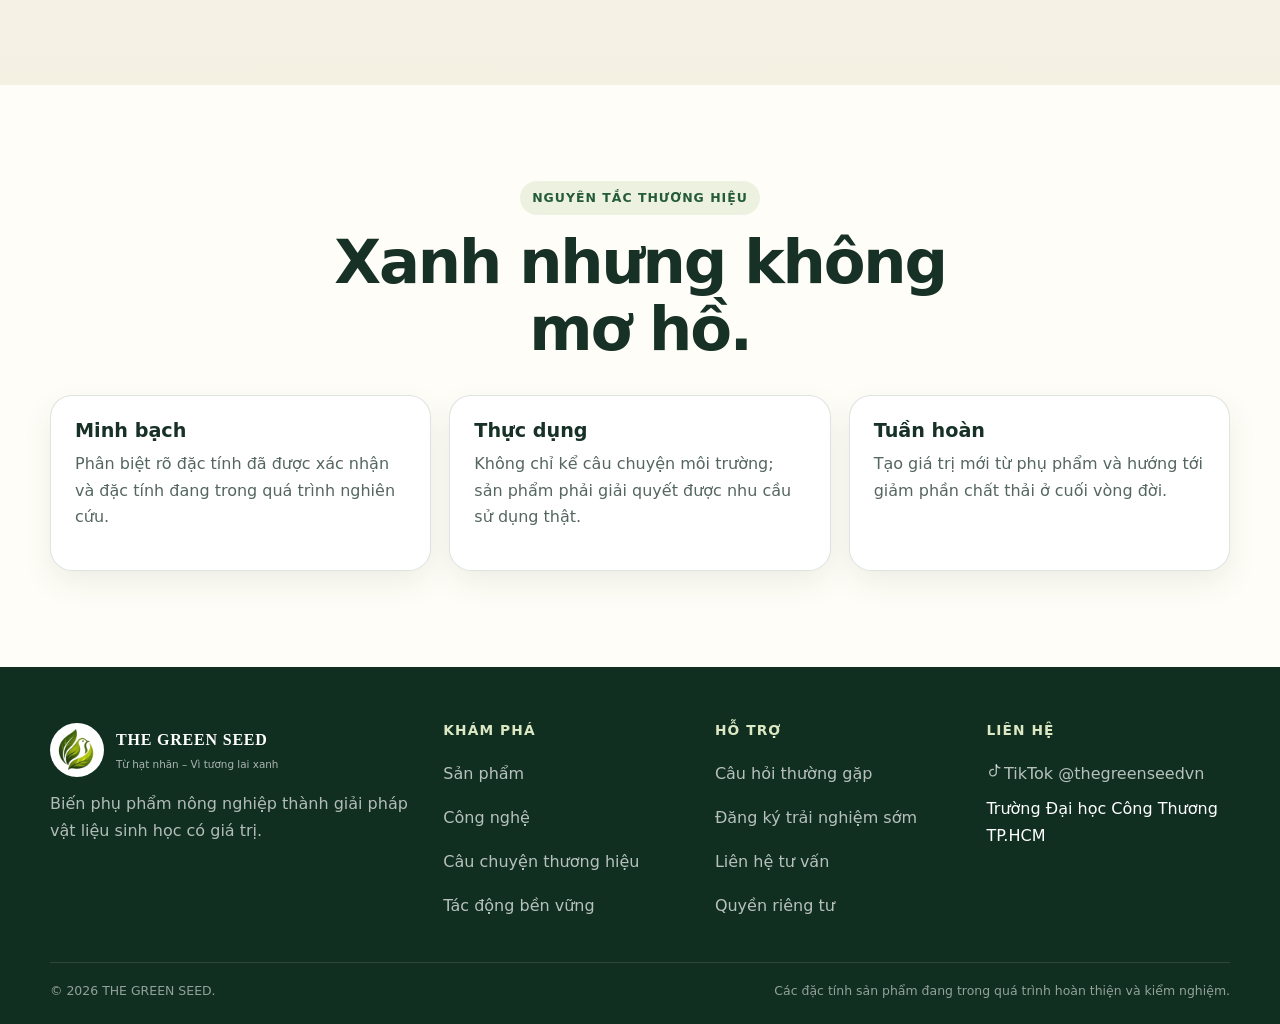
==== commit 3a1aeb28: "fix(motion): hero stagger conflict, iOS clip-path, film opacity, v5 - motion.js v2: remove data-reve" ====
--- a/cau-chuyen.html
+++ b/cau-chuyen.html
@@ -11,7 +11,7 @@
   <meta property="og:type" content="website"><meta property="og:site_name" content="The Green Seed"><meta property="og:title" content="Câu chuyện thương hiệu | The Green Seed">
   <meta property="og:description" content="Dự án sinh viên The Green Seed tại Trường Đại học Công Thương TP.HCM."><meta property="og:url" content="https://doquoctan-514.github.io/the-green-seed/cau-chuyen.html"><meta property="og:image" content="https://doquoctan-514.github.io/the-green-seed/assets/images/og-share.jpg"><meta name="twitter:card" content="summary_large_image">
   <link rel="icon" href="assets/images/favicon.png">
-  <link rel="stylesheet" href="assets/css/styles.css?v=20260721-4">
+  <link rel="stylesheet" href="assets/css/styles.css?v=20260721-5">
 </head>
 <body>
   <a class="skip-link" href="#main">Bỏ qua điều hướng</a>
@@ -78,7 +78,7 @@
 
   </main>
   <div data-site-footer></div>
-  <script src="assets/js/content.js?v=20260721-4"></script>
-  <script src="assets/js/site.js?v=20260721-4"></script>
+  <script src="assets/js/content.js?v=20260721-5"></script>
+  <script src="assets/js/site.js?v=20260721-5"></script>
 </body>
 </html>
--- a/assets/css/styles.css
+++ b/assets/css/styles.css
@@ -1,4 +1,4 @@
-:root{
+﻿:root{
   --forest:#173f2a;
   --forest-2:#245b39;
   --leaf:#6f9e31;
@@ -17,7 +17,7 @@
   --shadow-sm:0 12px 30px rgba(23,63,42,.08);
   --shadow:0 24px 70px rgba(23,63,42,.13);
   --container:1180px;
-  --section:64px;
+  --section:72px;
   --motion-fast:160ms;
   --motion-base:260ms;
   --motion-slow:520ms;
@@ -33,7 +33,7 @@
   color:var(--ink);
   background:var(--paper);
   font-family:Inter,ui-sans-serif,system-ui,-apple-system,BlinkMacSystemFont,"Segoe UI",sans-serif;
-  line-height:1.6;
+  line-height:1.65;
   -webkit-font-smoothing:antialiased;
   overflow-wrap:break-word;
 }
@@ -47,56 +47,56 @@
 .section{padding:var(--section) 0}
 .section-soft{background:linear-gradient(180deg,#f9f7ef 0%,#f4f0e2 100%)}
 .section-dark{background:var(--forest);color:var(--white)}
-.section-head{max-width:720px;margin-bottom:28px}
+.section-head{max-width:720px;margin-bottom:32px}
 .section-head.center{text-align:center;margin-inline:auto}
 .eyebrow{
   display:inline-flex;align-items:center;gap:8px;
-  margin:0 0 12px;padding:7px 12px;border-radius:999px;
+  margin:0 0 14px;padding:7px 12px;border-radius:999px;
   background:rgba(111,158,49,.12);color:var(--forest-2);
   font-size:.78rem;font-weight:800;letter-spacing:.08em;text-transform:uppercase;
 }
 .section-dark .eyebrow{background:rgba(255,255,255,.12);color:#dfecc8}
 h1,h2,h3,p{margin-top:0}
-h1,h2,h3{line-height:1.12;overflow-wrap:normal;word-break:normal;hyphens:none}
+h1,h2,h3{line-height:1.1;overflow-wrap:normal;word-break:normal;hyphens:none}
 h1,h2{font-family:inherit;font-weight:850;letter-spacing:-.035em}
-h1{font-size:clamp(2.55rem,8.2vw,5.4rem);margin-bottom:18px}
-h2{font-size:clamp(2rem,6.6vw,3.8rem);margin-bottom:16px}
-h3{font-size:1.2rem;margin-bottom:10px}
-.lead{font-size:1.08rem;color:var(--muted);max-width:62ch}
+h1{font-size:clamp(2.55rem,8.2vw,5.4rem);margin-bottom:20px}
+h2{font-size:clamp(2rem,6.6vw,3.8rem);margin-bottom:18px}
+h3{font-size:1.2rem;margin-bottom:10px;font-weight:800}
+.lead{font-size:1.08rem;color:var(--muted);max-width:62ch;line-height:1.7}
 .section-dark .lead,.section-dark .muted{color:rgba(255,255,255,.72)}
 .muted{color:var(--muted)}
 .small{font-size:.88rem}
 .kicker{font-weight:800;color:var(--forest-2)}
-.button-row{display:flex;flex-direction:column;gap:12px;margin-top:24px}
+.button-row{display:flex;flex-direction:column;gap:12px;margin-top:26px}
 .button{
-  min-height:48px;padding:12px 18px;border-radius:999px;
+  min-height:48px;padding:12px 22px;border-radius:999px;
   display:inline-flex;align-items:center;justify-content:center;gap:9px;
   position:relative;overflow:hidden;isolation:isolate;
-  border:1px solid transparent;font-weight:800;
+  border:1px solid transparent;font-weight:800;font-size:.95rem;
   transition:transform var(--motion-fast) var(--motion-ease),background-color var(--motion-base) ease,
     border-color var(--motion-base) ease,box-shadow var(--motion-base) var(--motion-ease);
 }
-.button-primary{background:var(--forest);color:#fff;box-shadow:0 12px 26px rgba(23,63,42,.2)}
+.button-primary{background:var(--forest);color:#fff;box-shadow:0 12px 26px rgba(23,63,42,.22)}
 .button-secondary{background:transparent;border-color:var(--line);color:var(--forest)}
-.button-ghost-light{background:transparent;color:#fff;border-color:rgba(255,255,255,.34)}
-.button-light{background:#fff;color:var(--forest)}
-.button-small{min-height:44px;padding:9px 15px;font-size:.92rem}
+.button-light{background:#fff;color:var(--forest);box-shadow:0 8px 20px rgba(23,63,42,.14)}
+.button-ghost-light{background:transparent;border-color:rgba(255,255,255,.32);color:#fff}
+.button-small{min-height:44px;padding:9px 16px;font-size:.9rem}
 .button svg,.text-link svg{transition:transform var(--motion-base) var(--motion-ease)}
 .button:active{transform:translateY(1px) scale(.985)}
 .text-link{
   display:inline-flex;align-items:center;gap:8px;min-height:44px;padding:7px 0;color:var(--forest-2);font-weight:800;
   transition:color var(--motion-fast) ease,gap var(--motion-base) var(--motion-ease)
 }
-.button:disabled{cursor:wait;opacity:.68;transform:none}
+.button:disabled,.button[aria-busy="true"]{cursor:wait;opacity:.68;transform:none}
 a:focus-visible,button:focus-visible,input:focus-visible,select:focus-visible,textarea:focus-visible,[tabindex]:focus-visible{
   outline:3px solid var(--lime);outline-offset:3px
 }
-.skip-link{position:fixed;left:12px;top:-100px;z-index:9999;background:#fff;padding:10px 14px;border-radius:10px}
+.skip-link{position:fixed;left:12px;top:-100px;z-index:9999;background:#fff;padding:10px 14px;border-radius:10px;box-shadow:var(--shadow)}
 .skip-link:focus{top:12px}
 .announcement{background:var(--forest);color:#fff;font-size:.78rem}
 .announcement-inner{min-height:44px;display:flex;align-items:center;justify-content:center;gap:10px;text-align:center}
 .announcement-inner span{display:none}
-.announcement a{display:inline-flex;align-items:center;gap:5px;min-height:44px;font-weight:800}
+.announcement a{display:inline-flex;align-items:center;gap:5px;min-height:44px;font-weight:800;padding:4px 0}
 [data-site-header]{position:sticky;top:0;z-index:50}
 .site-header{
   position:relative;background:rgba(255,253,247,.98);border-bottom:1px solid var(--line);
@@ -120,12 +120,13 @@
 }
 .nav-toggle:active{transform:scale(.96)}
 .toggle-open,.toggle-close{
-  grid-area:1/1;display:inline-flex;transition:opacity var(--motion-fast) ease,transform var(--motion-base) var(--motion-ease)
-}
-.toggle-open{opacity:1;transform:rotate(0) scale(1)}
-.toggle-close{opacity:0;transform:rotate(-45deg) scale(.82)}
-.nav-toggle[aria-expanded="true"] .toggle-open{opacity:0;transform:rotate(45deg) scale(.82)}
-.nav-toggle[aria-expanded="true"] .toggle-close{opacity:1;transform:rotate(0) scale(1)}
+  grid-area:1/1;
+  transition:opacity var(--motion-fast) ease,transform var(--motion-base) var(--motion-ease)
+}
+.toggle-open{opacity:1;transform:rotate(0)}
+.toggle-close{opacity:0;transform:rotate(-45deg)}
+.nav-toggle[aria-expanded="true"] .toggle-open{opacity:0;transform:rotate(45deg)}
+.nav-toggle[aria-expanded="true"] .toggle-close{opacity:1;transform:rotate(0)}
 .site-nav{
   position:fixed;inset:var(--nav-top,116px) 0 0;background:var(--paper);
   padding:20px 16px calc(32px + env(safe-area-inset-bottom));display:flex;flex-direction:column;
@@ -139,9 +140,16 @@
   transition-delay:0s
 }
 .nav-list{display:flex;flex-direction:column;gap:4px}
-.nav-link{position:relative;display:flex;align-items:center;min-height:48px;padding:10px 12px 10px 16px;border-radius:12px;font-weight:750;color:#355447}
-.nav-link:hover,.nav-link.is-active{background:rgba(111,158,49,.12);color:var(--forest)}
-.nav-link.is-active::before{content:"";position:absolute;left:5px;top:12px;bottom:12px;width:3px;border-radius:999px;background:var(--leaf)}
+.nav-link{
+  display:flex;align-items:center;min-height:52px;padding:10px 14px;border-radius:12px;font-weight:750;color:#355447;
+  border-left:3px solid transparent;
+  transition:background-color var(--motion-fast) ease,color var(--motion-fast) ease,border-color var(--motion-fast) ease
+}
+.nav-link:hover{background:rgba(111,158,49,.08);color:var(--forest)}
+.nav-link.is-active{
+  background:rgba(111,158,49,.12);color:var(--forest);
+  border-left-color:var(--leaf);font-weight:850
+}
 .nav-cta{margin-top:16px;width:100%}
 .hero{position:relative;overflow:hidden;padding:44px 0 64px;background:
   radial-gradient(circle at 90% 8%,rgba(169,200,50,.25),transparent 34%),
@@ -150,13 +158,13 @@
 .hero-grid{display:grid;gap:32px;align-items:center}
 .hero-copy{position:relative;z-index:2}
 .hero-copy .lead{font-size:1.06rem}
-.hero-note{margin-top:18px;font-size:.83rem;color:var(--muted);display:flex;gap:8px;align-items:flex-start}
-.hero-note::before{content:"";width:8px;height:8px;margin-top:8px;flex:0 0 auto;border-radius:50%;background:var(--lime)}
-.trust-row{display:grid;grid-template-columns:1fr;gap:10px;margin-top:26px}
-.trust-item{display:flex;align-items:center;gap:10px;padding:12px 14px;border:1px solid var(--line);background:rgba(255,255,255,.65);border-radius:14px;font-size:.9rem;font-weight:700}
-.trust-dot{width:9px;height:9px;border-radius:50%;background:var(--leaf);box-shadow:0 0 0 5px rgba(111,158,49,.12)}
+.hero-note{margin-top:20px;font-size:.84rem;color:var(--muted);display:flex;gap:8px;align-items:flex-start;line-height:1.55}
+.hero-note::before{content:"";width:8px;height:8px;margin-top:6px;flex:0 0 auto;border-radius:50%;background:var(--lime)}
+.trust-row{display:grid;grid-template-columns:repeat(2,1fr);gap:10px;margin-top:28px}
+.trust-item{display:flex;align-items:center;gap:10px;padding:12px 14px;border:1px solid var(--line);background:rgba(255,255,255,.65);border-radius:14px;font-size:.88rem;font-weight:700}
+.trust-dot{width:9px;height:9px;border-radius:50%;background:var(--leaf);box-shadow:0 0 0 5px rgba(111,158,49,.12);flex:0 0 auto}
 .hero-visual{position:relative}
-.hero-frame{position:relative;overflow:hidden;border-radius:30px;background:#e6dfc9;box-shadow:var(--shadow);aspect-ratio:4/3}
+.hero-frame{position:relative;overflow:hidden;border-radius:26px;background:#e6dfc9;box-shadow:var(--shadow);aspect-ratio:4/3}
 .hero-frame img{
   width:100%;height:100%;object-fit:cover;
   transition:transform 900ms var(--motion-ease)
@@ -168,20 +176,20 @@
 }
 .hero-badge{
   position:absolute;left:14px;bottom:14px;right:14px;padding:15px 16px;
-  border-radius:18px;background:rgba(255,253,247,.9);backdrop-filter:blur(12px);
+  border-radius:18px;background:rgba(255,253,247,.88);background-color:#fffdf7;backdrop-filter:blur(12px);
   border:1px solid rgba(255,255,255,.55);box-shadow:var(--shadow-sm)
 }
-.hero-badge strong{display:block}
+.hero-badge strong{display:block;font-size:.96rem}
 .hero-badge span{font-size:.84rem;color:var(--muted)}
 .hero-seal{
-  position:absolute;right:-8px;top:-18px;width:86px;height:86px;border-radius:50%;
+  position:absolute;right:4px;top:-14px;width:82px;height:82px;border-radius:50%;
   background:var(--forest);color:#fff;display:grid;place-items:center;text-align:center;
-  font-size:.72rem;font-weight:900;line-height:1.1;transform:rotate(7deg);box-shadow:var(--shadow-sm)
-}
-.stats-grid,.card-grid,.product-grid,.impact-grid,.footer-grid{display:grid;grid-template-columns:1fr;gap:16px}
+  font-size:.7rem;font-weight:900;line-height:1.1;transform:rotate(7deg);box-shadow:var(--shadow-sm)
+}
+.stats-grid,.card-grid,.product-grid,.impact-grid,.footer-grid{display:grid;grid-template-columns:1fr;gap:18px}
 .stat-card,.card,.product-card,.feature-card{
   border:1px solid var(--line);background:#fff;border-radius:var(--radius);
-  padding:22px;box-shadow:var(--shadow-sm);
+  padding:24px;box-shadow:var(--shadow-sm);
   transition:transform var(--motion-base) var(--motion-ease),border-color var(--motion-base) ease,
     box-shadow var(--motion-base) var(--motion-ease)
 }
@@ -231,47 +239,62 @@
 .step-number{width:44px;height:44px;border-radius:50%;display:grid;place-items:center;background:var(--forest);color:#fff;font-weight:900}
 .step p{margin-bottom:0;color:var(--muted)}
 .product-card{display:flex;flex-direction:column;overflow:hidden;padding:0}
-.product-card--200{background:#fffaf0}
-.product-card--featured{background:#f3f8ef;border-color:rgba(111,158,49,.48);box-shadow:0 18px 44px rgba(23,63,42,.13)}
-.product-card--1kg{background:#f4f6f5}
+.product-card--sm{background:linear-gradient(160deg,#fafaf7,#f5f2eb)}
+.product-card--md{background:linear-gradient(160deg,#f7faf4,#ecf2e6)}
+.product-card--lg{background:linear-gradient(160deg,#f7f8fa,#edf0f5)}
+.product-card--featured{
+  border-color:rgba(111,158,49,.45)!important;
+  box-shadow:0 0 0 3px rgba(111,158,49,.12),var(--shadow)!important
+}
 .product-image{position:relative;aspect-ratio:4/3;background:linear-gradient(140deg,#efe9d7,#ded5bc);overflow:hidden}
 .product-image::after{
   content:"Ảnh mô phỏng";position:absolute;top:10px;left:10px;padding:5px 9px;border-radius:999px;
-  background:rgba(16,47,32,.84);color:#fff;font-size:.68rem;font-weight:800
+  background:rgba(16,47,32,.84);color:#fff;font-size:.68rem;font-weight:800;letter-spacing:.02em
 }
 .product-image img{
   width:100%;height:100%;object-fit:cover;
   transition:transform 700ms var(--motion-ease)
 }
-.product-card--200 .product-image img{object-position:50% 34%}
-.product-card--featured .product-image img{object-position:50% 50%}
-.product-card--1kg .product-image img{object-position:50% 70%}
 .product-weight-badge{
-  position:absolute;z-index:2;top:10px;right:10px;display:grid;place-items:center;min-width:54px;min-height:34px;
-  padding:6px 10px;border:1px solid rgba(255,255,255,.66);border-radius:999px;background:rgba(255,253,247,.92);
-  color:var(--forest);font-size:.76rem;font-weight:900;box-shadow:0 8px 20px rgba(23,63,42,.14);backdrop-filter:blur(8px)
+  position:absolute;top:10px;right:10px;z-index:2;
+  padding:6px 12px;border-radius:999px;
+  background:var(--forest);color:#fff;
+  font-size:.75rem;font-weight:900;letter-spacing:.04em
+}
+.product-featured-badge{
+  position:absolute;bottom:10px;right:10px;z-index:2;
+  padding:5px 10px;border-radius:999px;
+  background:var(--lime);color:var(--forest);
+  font-size:.7rem;font-weight:900;letter-spacing:.03em;text-transform:uppercase
 }
 .product-body{padding:20px;display:flex;flex-direction:column;flex:1}
-.product-featured-label{align-self:flex-start;margin-bottom:10px;padding:6px 10px;border-radius:999px;background:var(--forest);color:#fff;font-size:.72rem;font-weight:850;letter-spacing:.02em}
-.product-meta{font-size:.82rem;color:var(--muted);margin-bottom:10px}
-.product-price{font-size:1.65rem;font-weight:900;color:var(--forest);margin:8px 0}
-.product-body .button{margin-top:auto}
+.product-meta{font-size:.82rem;color:var(--muted);margin-bottom:6px;font-weight:600}
+.product-name-row{display:flex;align-items:baseline;gap:10px;margin-bottom:4px}
+.product-price{
+  font-size:1.75rem;font-weight:900;color:var(--forest);
+  letter-spacing:-.02em;line-height:1
+}
+.product-body .button{margin-top:auto;margin-top:16px}
 .combo-card{display:flex;flex-direction:column}
 .combo-card .button{margin-top:auto}
-.chip-row{display:flex;flex-wrap:wrap;gap:8px;margin:16px 0}
-.chip{padding:7px 11px;border-radius:999px;background:#edf2e4;color:var(--forest-2);font-size:.78rem;font-weight:800}
+.chip-row{display:flex;flex-wrap:wrap;gap:8px;margin:14px 0}
+.chip{padding:6px 12px;border-radius:999px;background:#edf2e4;color:var(--forest-2);font-size:.78rem;font-weight:800}
 .notice{border-left:4px solid var(--warning);background:#fff8e6;padding:15px 16px;border-radius:0 14px 14px 0;color:#62450d}
 .process-line{display:grid;gap:12px;margin-top:28px}
 .process-node{position:relative;padding:20px;border-radius:20px;background:#fff;border:1px solid var(--line)}
 .process-node:not(:last-child)::after{content:"↓";display:block;text-align:center;color:var(--leaf);font-weight:900;margin:12px 0 -8px}
 .quote{
-  position:relative;overflow:hidden;padding:28px;border-radius:var(--radius-lg);background:linear-gradient(135deg,var(--forest),#2d6b42);
-  color:#fff;box-shadow:var(--shadow)
-}
-.quote > *:not(.quote-mark){position:relative;z-index:1}
-.quote-mark{position:absolute;right:20px;top:-34px;color:#fff;font-family:Georgia,"Times New Roman",serif;font-size:9rem;line-height:1;opacity:.12;pointer-events:none}
-.quote p{font-family:"Times New Roman",Times,serif;font-size:1.6rem;line-height:1.35}
-.quote small{color:rgba(255,255,255,.7)}
+  position:relative;
+  padding:32px 28px 28px;border-radius:var(--radius-lg);background:linear-gradient(135deg,var(--forest),#2d6b42);
+  color:#fff;box-shadow:var(--shadow);overflow:hidden
+}
+.quote::before{
+  content:"\201C";position:absolute;top:-10px;left:18px;
+  font-family:"Times New Roman",Times,serif;font-size:8rem;line-height:1;color:rgba(255,255,255,.1);
+  pointer-events:none;user-select:none
+}
+.quote p{font-family:"Times New Roman",Times,serif;font-size:1.6rem;line-height:1.38;position:relative}
+.quote small{color:rgba(255,255,255,.7);position:relative}
 .timeline{position:relative;display:grid;gap:18px}
 .timeline::before{content:"";position:absolute;left:20px;top:8px;bottom:8px;width:2px;background:var(--line)}
 .timeline-item{position:relative;padding-left:58px}
@@ -302,34 +325,35 @@
 }
 .faq-item.is-open{border-color:rgba(111,158,49,.46);box-shadow:var(--shadow-sm)}
 .faq-button{
-  width:100%;padding:18px 20px;border:0;background:none;text-align:left;display:flex;justify-content:space-between;gap:20px;font-weight:850;color:var(--ink);
+  width:100%;padding:18px 20px;border:0;background:none;text-align:left;display:flex;justify-content:space-between;align-items:center;gap:16px;font-weight:850;color:var(--ink);
   transition:color var(--motion-fast) ease,background-color var(--motion-fast) ease
 }
 .faq-icon{
-  flex:0 0 36px;width:36px;height:36px;border:1px solid rgba(23,63,42,.2);border-radius:50%;display:grid;place-items:center;
-  font-size:1.35rem;font-weight:700;line-height:1;color:var(--forest);background:#fff;
-  transition:transform var(--motion-base) var(--motion-ease),color var(--motion-base) ease,background-color var(--motion-base) ease,border-color var(--motion-base) ease
-}
-.faq-item.is-open .faq-icon{transform:rotate(45deg);color:#fff;background:var(--forest);border-color:var(--forest)}
-.faq-panel{padding:0 20px 20px;color:var(--muted);overflow:hidden}
-.cta-band{position:relative;overflow:hidden;border-radius:var(--radius-lg);padding:34px 24px;background:
+  flex:0 0 auto;width:26px;height:26px;border-radius:50%;border:2px solid var(--line);
+  display:grid;place-items:center;color:var(--forest);
+  transition:transform var(--motion-base) var(--motion-ease),color var(--motion-base) ease,
+    background-color var(--motion-base) ease,border-color var(--motion-base) ease
+}
+.faq-icon svg{width:.85em;height:.85em}
+.faq-item.is-open .faq-icon{transform:rotate(45deg);color:#fff;background:var(--leaf);border-color:var(--leaf)}
+.faq-panel{padding:0 20px 20px;color:var(--muted);overflow:hidden;line-height:1.7}
+.cta-band{position:relative;overflow:hidden;border-radius:var(--radius-lg);padding:38px 28px;background:
   radial-gradient(circle at 85% 20%,rgba(169,200,50,.4),transparent 28%),var(--forest);color:#fff}
 .cta-band h2{font-size:clamp(2rem,9vw,4rem)}
-.form-card{background:#fff;border:1px solid var(--line);border-radius:var(--radius-lg);padding:22px;box-shadow:var(--shadow)}
-.form-grid{display:grid;grid-template-columns:1fr;gap:16px}
-.field{display:grid;gap:7px}
-.field label{font-size:.9rem;font-weight:800}
+.form-card{background:#fff;border:1px solid var(--line);border-radius:var(--radius-lg);padding:26px;box-shadow:var(--shadow)}
+.form-grid{display:grid;grid-template-columns:1fr;gap:18px}
+.field{display:grid;gap:8px}
+.field label{font-size:.9rem;font-weight:800;color:var(--ink)}
 .field input,.field select,.field textarea{
-  width:100%;border:1px solid rgba(23,63,42,.28);background:#fffdf8;border-radius:14px;
+  width:100%;border:1.5px solid rgba(23,63,42,.22);background:#fffdf8;border-radius:14px;
   padding:13px 14px;color:var(--ink);outline:none;min-height:48px;
   transition:border-color var(--motion-fast) ease,box-shadow var(--motion-base) ease,
     background-color var(--motion-fast) ease
 }
-.field textarea{min-height:128px;resize:vertical}
-.field input::placeholder,.field textarea::placeholder{color:#78877f;opacity:1}
-.field input:focus,.field select:focus,.field textarea:focus{border-color:var(--leaf);box-shadow:0 0 0 4px rgba(111,158,49,.12)}
-.field-hint{color:var(--muted);font-size:.78rem}
-.consent-field label{display:flex;align-items:flex-start;gap:10px;font-weight:600;line-height:1.5}
+.field textarea{min-height:120px;resize:vertical}
+.field input:focus,.field select:focus,.field textarea:focus{border-color:var(--leaf);box-shadow:0 0 0 4px rgba(111,158,49,.12);background:#fff}
+.field-hint{color:var(--muted);font-size:.82rem;line-height:1.5}
+.consent-field label{display:flex;align-items:flex-start;gap:12px;font-weight:600;line-height:1.6;cursor:pointer;padding:4px 0}
 .consent-field input{width:20px;height:20px;min-height:20px;margin:2px 0 0;flex:0 0 auto;accent-color:var(--forest)}
 .consent-field a{color:var(--forest-2);font-weight:850;text-decoration:underline;text-decoration-thickness:1px;text-underline-offset:3px}
 .honeypot{position:absolute!important;width:1px!important;height:1px!important;padding:0!important;margin:-1px!important;overflow:hidden!important;clip:rect(0,0,0,0)!important;white-space:nowrap!important;border:0!important}
@@ -355,12 +379,17 @@
 .footer-brand p{max-width:38ch;color:rgba(255,255,255,.68)}
 .footer-title{font-family:inherit;font-size:.86rem;text-transform:uppercase;letter-spacing:.08em;margin-bottom:14px;color:#dce8c4}
 .footer a,.footer .muted{display:flex;align-items:center;min-height:44px;color:rgba(255,255,255,.7)}
-.footer-social-link{gap:10px}
-.footer-social-icon{width:36px;height:36px;flex:0 0 36px;display:grid;place-items:center;border:1px solid rgba(255,255,255,.24);border-radius:11px;background:rgba(255,255,255,.08);color:#fff}
-.footer-social-icon svg{width:19px;height:19px}
 .footer-logo{min-height:54px!important}
+.footer-social{display:flex;gap:12px;margin-top:14px}
+.footer-social a{
+  display:inline-flex;align-items:center;justify-content:center;
+  width:40px;height:40px;min-height:40px;border-radius:12px;
+  background:rgba(255,255,255,.1);color:rgba(255,255,255,.8);
+  transition:background-color var(--motion-fast) ease,color var(--motion-fast) ease;
+  border:1px solid rgba(255,255,255,.12)
+}
 .footer-bottom{display:flex;flex-direction:column;gap:8px;margin-top:34px;padding-top:18px;border-top:1px solid rgba(255,255,255,.12);font-size:.78rem;color:rgba(255,255,255,.55)}
-.page-hero{padding:40px 0 44px;background:
+.page-hero{padding:44px 0 48px;background:
   radial-gradient(circle at 90% 0,rgba(169,200,50,.2),transparent 28%),
   linear-gradient(180deg,#fffdf7,#f4f0e2)}
 .page-hero-grid{display:grid;gap:28px;align-items:center}
@@ -392,10 +421,12 @@
 @media (hover:hover){
   .button:hover{transform:translateY(-2px)}
   .button-primary:hover{background:#0f3020}
-  .button-ghost-light:hover{background:rgba(255,255,255,.1);border-color:rgba(255,255,255,.58)}
+  .button-light:hover{background:#f5f2e8}
+  .button-ghost-light:hover{background:rgba(255,255,255,.12)}
   .button:hover svg,.text-link:hover svg{transform:translateX(3px)}
   .text-link:hover{gap:12px}
   .footer a:hover{color:#fff}
+  .footer-social a:hover{background:rgba(255,255,255,.2);color:#fff}
   .stat-card:hover,.card:hover,.product-card:hover,.feature-card:hover{
     transform:translateY(-5px);border-color:rgba(111,158,49,.34);box-shadow:0 20px 48px rgba(23,63,42,.13)
   }
@@ -403,8 +434,10 @@
   .product-card:hover .product-image img,.media-card:hover img,.hero-frame:hover img{transform:scale(1.035)}
   .faq-button:hover{background:rgba(111,158,49,.06);color:var(--forest)}
 }
+@media (min-width:420px){
+  .brand-copy small{display:block}
+}
 @media (min-width:560px){
-  .brand-copy small{display:block}
   .button-row{flex-direction:row;flex-wrap:wrap}
   .button{width:auto}
   .trust-row{grid-template-columns:repeat(3,1fr)}
@@ -420,10 +453,10 @@
   .node-a{left:8%;top:25%}.node-b{right:8%;top:25%}.node-c{right:8%;bottom:18%}.node-d{left:8%;bottom:18%}
 }
 @media (min-width:768px){
-  :root{--section:88px}
+  :root{--section:96px}
   .announcement-inner{justify-content:space-between}
   .announcement-inner span{display:block}
-  .hero{padding:78px 0 94px}
+  .hero{padding:80px 0 96px}
   .hero-grid,.page-hero-grid,.split{grid-template-columns:1.05fr .95fr}
   .hero-grid{gap:64px}
   .hero h1{font-size:clamp(3rem,5vw,5.4rem)}
@@ -451,8 +484,7 @@
   .comparison td:last-child,.comparison th:last-child{background:#f6f2d9;font-weight:800}
 }
 @media (min-width:768px) and (max-width:979px){
-  .trust-row{grid-template-columns:repeat(2,1fr)}
-  .trust-item:last-child{grid-column:1/-1}
+  .trust-row{grid-template-columns:repeat(3,1fr)}
 }
 @media (min-width:980px){
   .site-header{background:rgba(255,253,247,.92);backdrop-filter:blur(12px)}
@@ -462,8 +494,8 @@
     opacity:1;visibility:visible;pointer-events:auto;transform:none;transition:none
   }
   .nav-list{flex-direction:row;gap:2px}
-  .nav-link{padding:10px 10px;font-size:.9rem}
-  .nav-link.is-active::before{left:10px;right:10px;top:auto;bottom:3px;width:auto;height:2px}
+  .nav-link{padding:10px 10px;font-size:.9rem;min-height:44px;border-left:0;border-bottom:3px solid transparent;border-radius:8px}
+  .nav-link.is-active{border-left:0;border-bottom-color:var(--leaf)}
   .nav-cta{margin-top:0;width:auto}
   .product-grid{grid-template-columns:repeat(3,1fr)}
   .card-grid.three{grid-template-columns:repeat(3,1fr)}
@@ -472,5 +504,256 @@
 @media (prefers-reduced-motion:reduce){
   html{scroll-behavior:auto}
   *,*::before,*::after{animation:none!important;transition:none!important}
-  [data-reveal],.motion-ready [data-reveal]{opacity:1;transform:none;will-change:auto}
-}
+  
+}
+
+/* ═══════════════════════════════════════════════════════
+   MOTION SYSTEM — The Green Seed
+   "Hạt nhãn → Xử lý → Màng sinh học → Tuần hoàn"
+   Only animate: transform, opacity, stroke-dashoffset
+   All blocks respect prefers-reduced-motion
+═══════════════════════════════════════════════════════ */
+
+/* ── Motion keyframes ── */
+@keyframes seedFadeIn {
+  from { opacity:0; transform:scale(.55) rotate(-12deg); }
+  to   { opacity:1; transform:scale(1) rotate(0deg); }
+}
+@keyframes filmFade {
+  from { opacity:0; transform:scaleX(0); transform-origin:left; }
+  to   { opacity:1; transform:scaleX(1); transform-origin:left; }
+}
+@keyframes shimmerRun {
+  0%   { transform:translateX(-110%); }
+  100% { transform:translateX(220%); }
+}
+@keyframes heroTextReveal {
+  from { opacity:0; transform:translateY(14px); }
+  to   { opacity:1; transform:translateY(0); }
+}
+@keyframes nodePop {
+  0%   { opacity:0; transform:scale(.5); }
+  70%  { transform:scale(1.08); }
+  100% { opacity:1; transform:scale(1); }
+}
+@keyframes pulseBorder {
+  0%,100% { box-shadow:0 0 0 0 rgba(111,158,49,0); }
+  50%     { box-shadow:0 0 0 6px rgba(111,158,49,.22); }
+}
+
+/* ── Hero seed SVG ── */
+.hero-seed {
+  position:absolute;
+  width:72px; height:90px;
+  right:calc(50% - 200px); top:-18px;
+  z-index:0; pointer-events:none;
+  opacity:0; /* JS animates to 1 */
+  filter:drop-shadow(0 6px 18px rgba(23,63,42,.22));
+  transform-origin:center bottom;
+  will-change:transform,opacity;
+}
+@media (max-width:767px) {
+  .hero-seed { display:none; }
+}
+
+/* ── Hero film strip ── */
+.hero-film-strip {
+  position:absolute;
+  inset:0; z-index:1; pointer-events:none;
+  border-radius:26px; overflow:hidden;
+}
+.hero-film-strip::before {
+  content:'';
+  position:absolute;
+  top:0; left:0; right:0; bottom:0;
+  background:linear-gradient(
+    105deg,
+    transparent 0%,
+    rgba(255,255,255,.06) 35%,
+    rgba(255,255,255,.18) 50%,
+    rgba(255,255,255,.06) 65%,
+    transparent 100%
+  );
+  transform:translateX(-110%);
+  border-radius:inherit;
+}
+.hero-film-strip { opacity:0; }
+.hero-film-strip.shimmer-run  {
+  animation:filmFade 800ms 200ms cubic-bezier(.16,1,.3,1) both;
+}
+.hero-film-strip.shimmer-run::before {
+  animation:shimmerRun 900ms 400ms ease both;
+}
+
+/* ── Film material effect — edge highlight ── */
+.hero-frame::after,
+.media-card::after {
+  border:1px solid rgba(255,255,255,.28);
+  box-shadow:inset 0 1px 0 rgba(255,255,255,.35);
+}
+
+/* ── Hero text stagger ── */
+@media (prefers-reduced-motion:no-preference) {
+  .hero-text-reveal {
+    opacity:0;
+    opacity:0;
+    animation:heroTextReveal 560ms var(--motion-ease-out) both;
+  }
+}
+
+/* ── Film shimmer on .media-card ── */
+.media-card {
+  position:relative; overflow:hidden;
+}
+.media-card.film-shimmer::after {
+  content:'';
+  position:absolute;
+  inset:0;
+  background:linear-gradient(
+    105deg,
+    transparent 20%,
+    rgba(255,255,255,.13) 50%,
+    transparent 80%
+  );
+  transform:translateX(-110%);
+  pointer-events:none;
+  border-radius:inherit;
+}
+.media-card.shimmer-run::after {
+  animation:shimmerRun 900ms 200ms ease both;
+}
+
+/* ── Process timeline ── */
+.process-line {
+  position:relative;
+  --fill-pct: 0%;
+}
+/* Mobile: vertical progress bar */
+@media (max-width:979px) {
+  .process-line::before {
+    content:'';
+    position:absolute;
+    left:20px; top:0; width:2px;
+    height:100%; background:var(--line);
+    border-radius:1px;
+    z-index:0;
+  }
+  .process-line::after {
+    content:'';
+    position:absolute;
+    left:20px; top:0; width:2px;
+    height:var(--fill-pct,0%);
+    background:linear-gradient(to bottom, var(--leaf), var(--forest));
+    border-radius:1px; z-index:1;
+    transition:height 400ms cubic-bezier(.22,1,.36,1);
+  }
+  .process-node {
+    position:relative; padding-left:52px; z-index:2;
+    transition:border-color var(--motion-base) ease, box-shadow var(--motion-base) ease;
+  }
+  .process-node::before {
+    content:'';
+    position:absolute; left:12px; top:20px;
+    width:16px; height:16px; border-radius:50%;
+    background:var(--line); border:2px solid #fff;
+    z-index:3;
+    transition:background var(--motion-base) ease, transform var(--motion-fast) var(--motion-ease);
+  }
+  .process-node.is-active::before {
+    background:var(--leaf);
+    transform:scale(1.25);
+  }
+  .process-node.is-active {
+    border-color:rgba(111,158,49,.35);
+    box-shadow:0 0 0 3px rgba(111,158,49,.1), var(--shadow-sm);
+  }
+}
+/* Desktop: horizontal arrow indicators already exist; just highlight */
+@media (min-width:980px) {
+  .process-node {
+    transition:border-color var(--motion-base) ease,
+               box-shadow var(--motion-base) ease,
+               transform var(--motion-fast) var(--motion-ease);
+  }
+  .process-node.is-active {
+    border-color:var(--leaf);
+    box-shadow:0 0 0 3px rgba(111,158,49,.15), var(--shadow);
+    transform:translateY(-3px);
+  }
+}
+
+/* SVG timeline path (desktop, inside .cycle-visual / .process-visual) */
+.process-svg-path,
+.cycle-svg-path {
+  fill:none;
+  stroke:var(--leaf);
+  stroke-width:2;
+  stroke-linecap:round;
+  transition:stroke-dashoffset 1100ms cubic-bezier(.16,1,.3,1);
+}
+
+/* ── Product card hover (desktop) ── */
+@media (min-width:768px) {
+  .product-card {
+    transition:transform 240ms cubic-bezier(.22,1,.36,1),
+               box-shadow 240ms cubic-bezier(.22,1,.36,1),
+               border-color 240ms ease;
+  }
+  .product-card:hover {
+    transform:translateY(-3px);
+    box-shadow:0 12px 36px rgba(23,63,42,.14), 0 2px 8px rgba(23,63,42,.06);
+  }
+  .product-card:hover .product-weight-badge {
+    transform:scale(1.08);
+  }
+}
+/* Product card tap (mobile) */
+.product-card.is-pressed {
+  transform:scale(.984);
+  transition:transform 100ms ease;
+}
+
+/* Weight badge transition */
+.product-weight-badge {
+  transition:transform 200ms cubic-bezier(.22,1,.36,1);
+  transform-origin:top right;
+}
+
+/* 500g featured pulse — once on load */
+@media (prefers-reduced-motion:no-preference) {
+  .product-card--featured {
+    animation:pulseBorder 1800ms 800ms ease both;
+  }
+}
+
+/* ── Circular impact nodes ── */
+.cycle-node {
+  transition:opacity 300ms ease, transform 400ms cubic-bezier(.22,1,.36,1);
+  transform-origin:center;
+}
+
+/* ── Feature card flow reveal stagger ── */
+@media (prefers-reduced-motion:no-preference) {
+  .feature-card[data-reveal] {
+    /* --reveal-delay set by JS */
+    transition-delay:var(--reveal-delay,0ms);
+  }
+}
+
+/* ─── prefers-reduced-motion: kill all motion ─── */
+@media (prefers-reduced-motion:reduce) {
+  .hero-seed,
+  .hero-film-strip,
+  .hero-film-strip::before,
+  .media-card::after,
+  .process-node,
+  .product-card,
+  .cycle-node,
+  .feature-card {
+    animation:none !important;
+    transition:none !important;
+  }
+  .hero-seed         { opacity:1 !important; transform:none !important; }
+  .hero-film-strip   { opacity:0.3 !important; }
+  .product-card--featured { box-shadow:var(--shadow) !important; }
+}
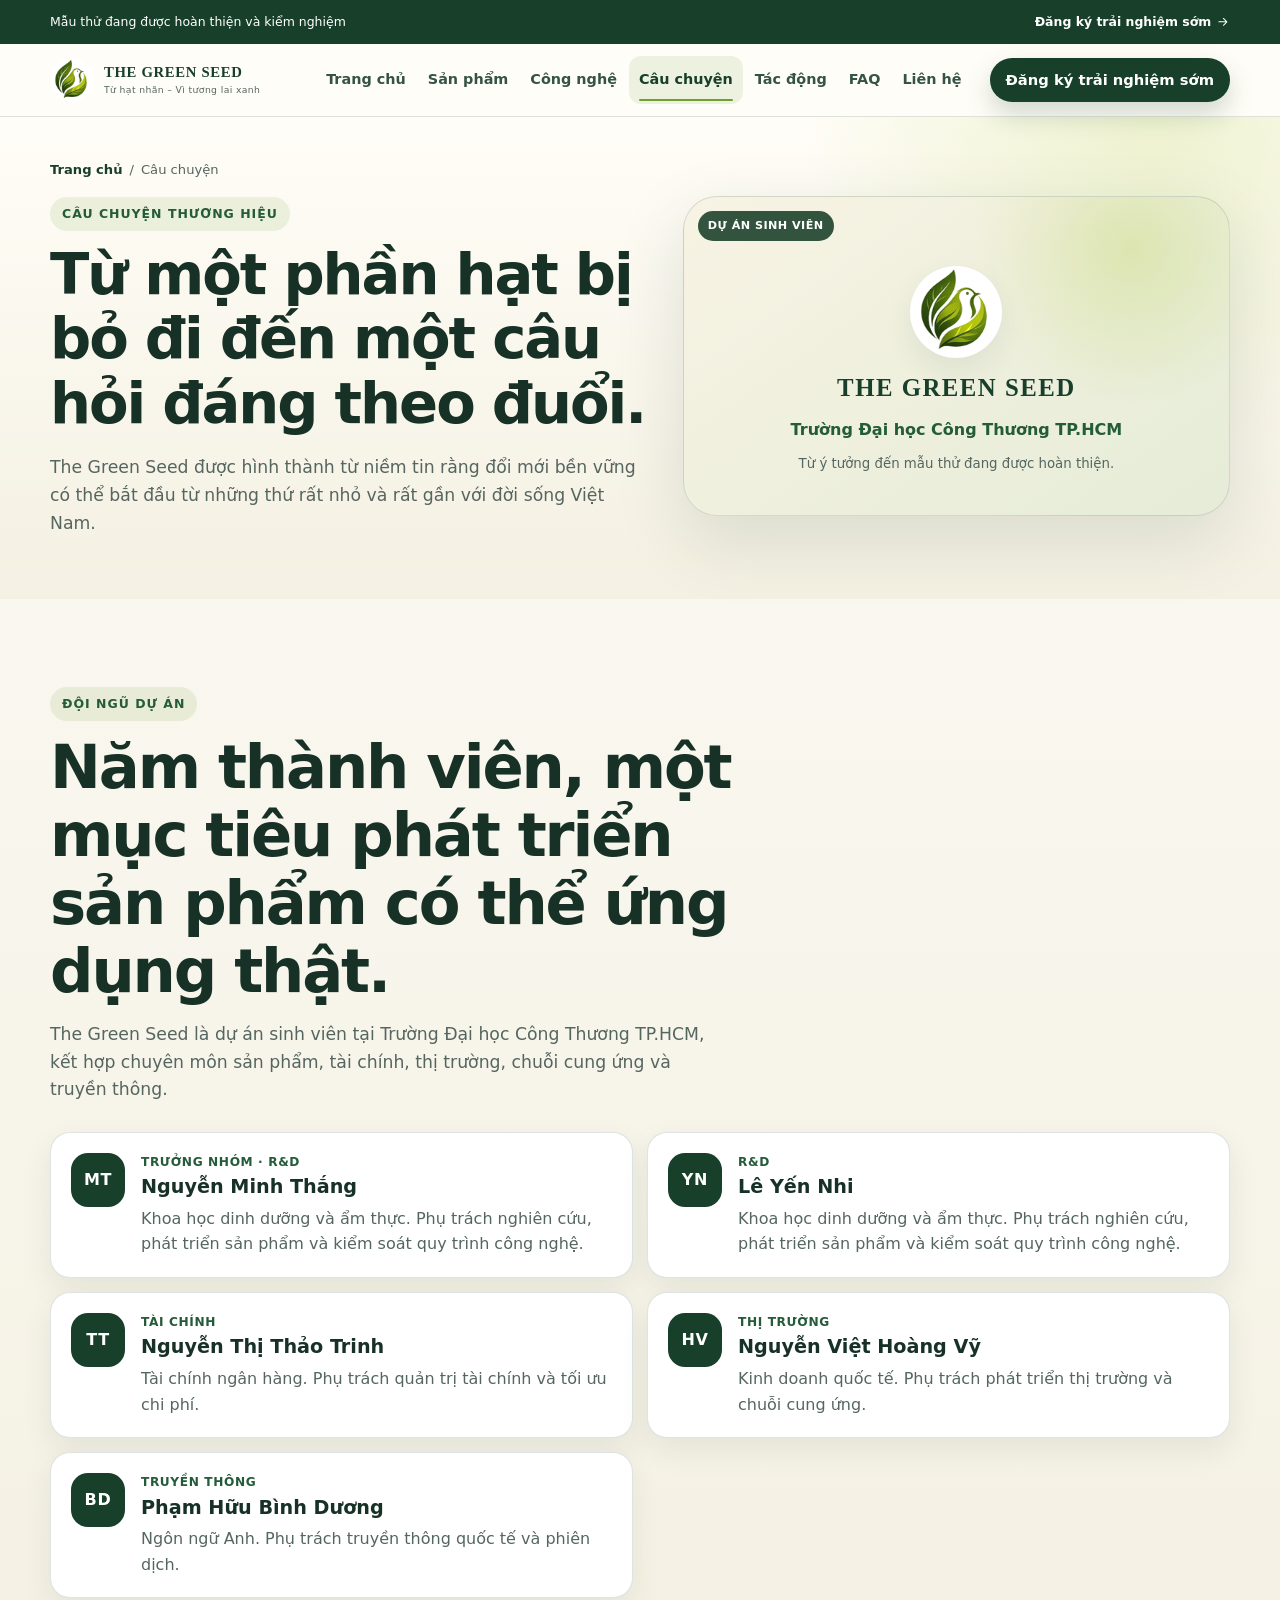
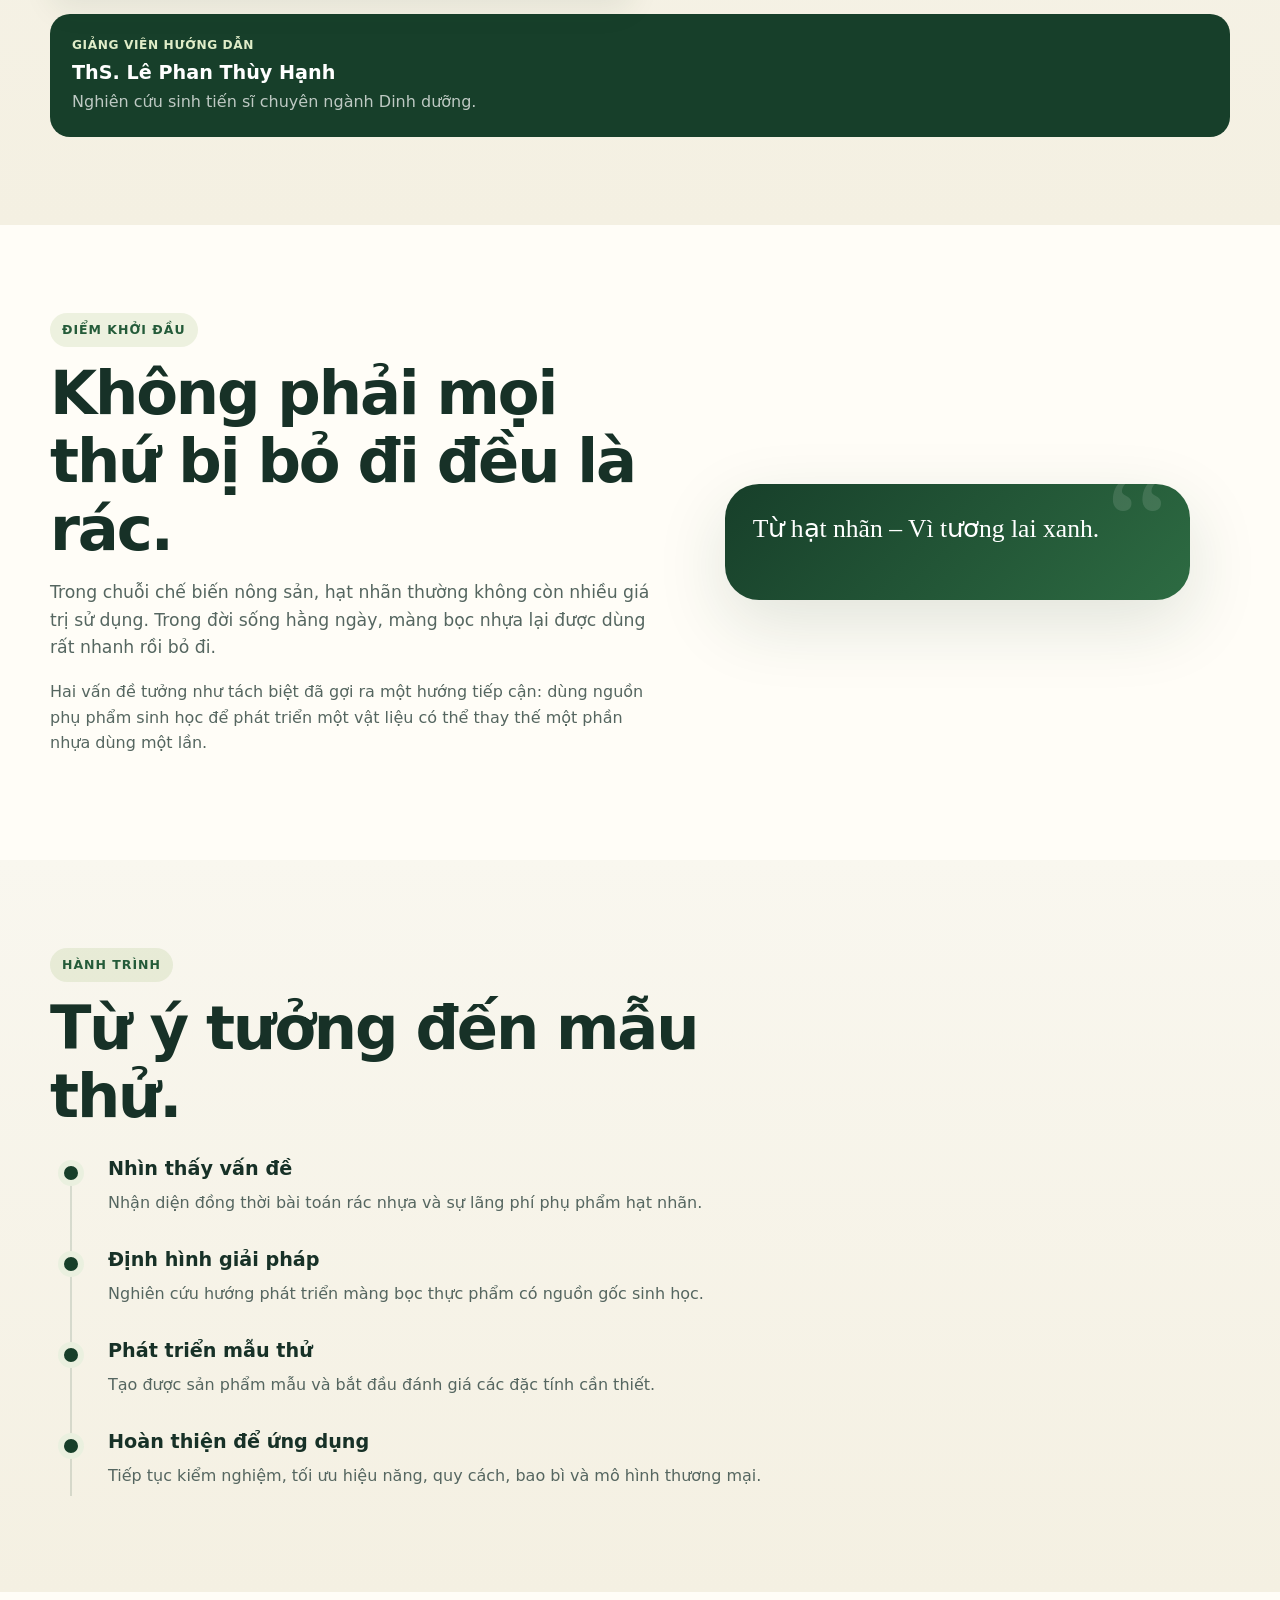
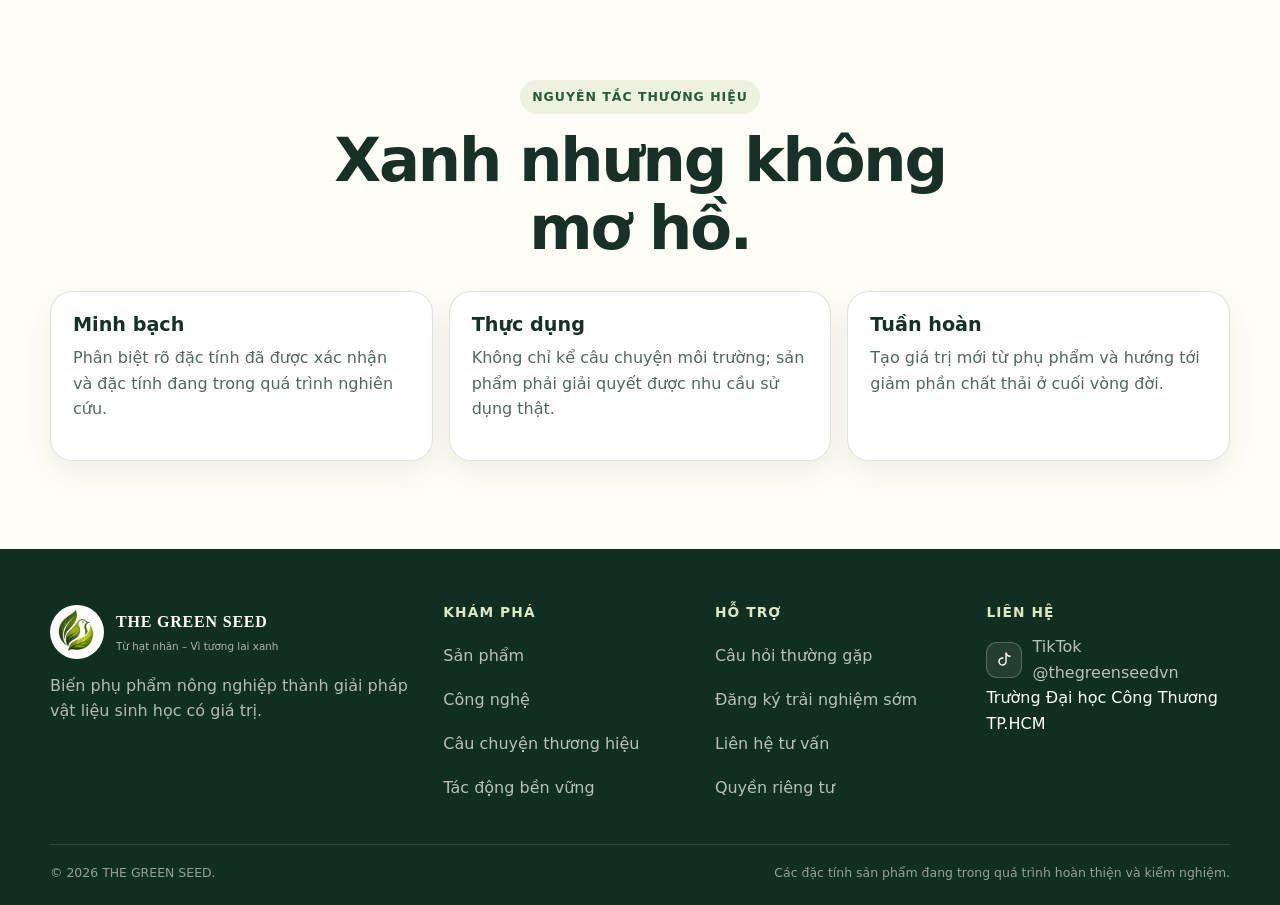
==== commit 72b06a64: "refine product and research content" ====
--- a/cau-chuyen.html
+++ b/cau-chuyen.html
@@ -1,4 +1,4 @@
-﻿<!doctype html>
+<!doctype html>
 <html lang="vi">
 <head>
   <meta charset="utf-8">
@@ -11,7 +11,7 @@
   <meta property="og:type" content="website"><meta property="og:site_name" content="The Green Seed"><meta property="og:title" content="Câu chuyện thương hiệu | The Green Seed">
   <meta property="og:description" content="Dự án sinh viên The Green Seed tại Trường Đại học Công Thương TP.HCM."><meta property="og:url" content="https://doquoctan-514.github.io/the-green-seed/cau-chuyen.html"><meta property="og:image" content="https://doquoctan-514.github.io/the-green-seed/assets/images/og-share.jpg"><meta name="twitter:card" content="summary_large_image">
   <link rel="icon" href="assets/images/favicon.png">
-  <link rel="stylesheet" href="assets/css/styles.css?v=20260721-5">
+  <link rel="stylesheet" href="assets/css/styles.css?v=20260721-4">
 </head>
 <body>
   <a class="skip-link" href="#main">Bỏ qua điều hướng</a>
@@ -51,7 +51,7 @@
 <section class="section">
   <div class="container split">
     <div data-reveal><p class="eyebrow">Điểm khởi đầu</p><h2>Không phải mọi thứ bị bỏ đi đều là rác.</h2><p class="lead">Trong chuỗi chế biến nông sản, hạt nhãn thường không còn nhiều giá trị sử dụng. Trong đời sống hằng ngày, màng bọc nhựa lại được dùng rất nhanh rồi bỏ đi.</p><p class="muted">Hai vấn đề tưởng như tách biệt đã gợi ra một hướng tiếp cận: dùng nguồn phụ phẩm sinh học để phát triển một vật liệu có thể thay thế một phần nhựa dùng một lần.</p></div>
-    <blockquote class="quote" data-reveal><p>“Từ hạt nhãn – Vì tương lai xanh.”</p><small>Slogan chính thức của The Green Seed</small></blockquote>
+    <blockquote class="quote" data-reveal><span class="quote-mark" aria-hidden="true">“</span><p>Từ hạt nhãn – Vì tương lai xanh.</p></blockquote>
   </div>
 </section>
 <section class="section section-soft">
@@ -78,7 +78,7 @@
 
   </main>
   <div data-site-footer></div>
-  <script src="assets/js/content.js?v=20260721-5"></script>
-  <script src="assets/js/site.js?v=20260721-5"></script>
+  <script src="assets/js/content.js?v=20260721-4"></script>
+  <script src="assets/js/site.js?v=20260721-4"></script>
 </body>
 </html>
--- a/assets/css/styles.css
+++ b/assets/css/styles.css
@@ -1,4 +1,4 @@
-﻿:root{
+:root{
   --forest:#173f2a;
   --forest-2:#245b39;
   --leaf:#6f9e31;
@@ -17,7 +17,7 @@
   --shadow-sm:0 12px 30px rgba(23,63,42,.08);
   --shadow:0 24px 70px rgba(23,63,42,.13);
   --container:1180px;
-  --section:72px;
+  --section:64px;
   --motion-fast:160ms;
   --motion-base:260ms;
   --motion-slow:520ms;
@@ -33,7 +33,7 @@
   color:var(--ink);
   background:var(--paper);
   font-family:Inter,ui-sans-serif,system-ui,-apple-system,BlinkMacSystemFont,"Segoe UI",sans-serif;
-  line-height:1.65;
+  line-height:1.6;
   -webkit-font-smoothing:antialiased;
   overflow-wrap:break-word;
 }
@@ -47,56 +47,56 @@
 .section{padding:var(--section) 0}
 .section-soft{background:linear-gradient(180deg,#f9f7ef 0%,#f4f0e2 100%)}
 .section-dark{background:var(--forest);color:var(--white)}
-.section-head{max-width:720px;margin-bottom:32px}
+.section-head{max-width:720px;margin-bottom:28px}
 .section-head.center{text-align:center;margin-inline:auto}
 .eyebrow{
   display:inline-flex;align-items:center;gap:8px;
-  margin:0 0 14px;padding:7px 12px;border-radius:999px;
+  margin:0 0 12px;padding:7px 12px;border-radius:999px;
   background:rgba(111,158,49,.12);color:var(--forest-2);
   font-size:.78rem;font-weight:800;letter-spacing:.08em;text-transform:uppercase;
 }
 .section-dark .eyebrow{background:rgba(255,255,255,.12);color:#dfecc8}
 h1,h2,h3,p{margin-top:0}
-h1,h2,h3{line-height:1.1;overflow-wrap:normal;word-break:normal;hyphens:none}
+h1,h2,h3{line-height:1.12;overflow-wrap:normal;word-break:normal;hyphens:none}
 h1,h2{font-family:inherit;font-weight:850;letter-spacing:-.035em}
-h1{font-size:clamp(2.55rem,8.2vw,5.4rem);margin-bottom:20px}
-h2{font-size:clamp(2rem,6.6vw,3.8rem);margin-bottom:18px}
-h3{font-size:1.2rem;margin-bottom:10px;font-weight:800}
-.lead{font-size:1.08rem;color:var(--muted);max-width:62ch;line-height:1.7}
+h1{font-size:clamp(2.55rem,8.2vw,5.4rem);margin-bottom:18px}
+h2{font-size:clamp(2rem,6.6vw,3.8rem);margin-bottom:16px}
+h3{font-size:1.2rem;margin-bottom:10px}
+.lead{font-size:1.08rem;color:var(--muted);max-width:62ch}
 .section-dark .lead,.section-dark .muted{color:rgba(255,255,255,.72)}
 .muted{color:var(--muted)}
 .small{font-size:.88rem}
 .kicker{font-weight:800;color:var(--forest-2)}
-.button-row{display:flex;flex-direction:column;gap:12px;margin-top:26px}
+.button-row{display:flex;flex-direction:column;gap:12px;margin-top:24px}
 .button{
-  min-height:48px;padding:12px 22px;border-radius:999px;
+  min-height:48px;padding:12px 18px;border-radius:999px;
   display:inline-flex;align-items:center;justify-content:center;gap:9px;
   position:relative;overflow:hidden;isolation:isolate;
-  border:1px solid transparent;font-weight:800;font-size:.95rem;
+  border:1px solid transparent;font-weight:800;
   transition:transform var(--motion-fast) var(--motion-ease),background-color var(--motion-base) ease,
     border-color var(--motion-base) ease,box-shadow var(--motion-base) var(--motion-ease);
 }
-.button-primary{background:var(--forest);color:#fff;box-shadow:0 12px 26px rgba(23,63,42,.22)}
+.button-primary{background:var(--forest);color:#fff;box-shadow:0 12px 26px rgba(23,63,42,.2)}
 .button-secondary{background:transparent;border-color:var(--line);color:var(--forest)}
-.button-light{background:#fff;color:var(--forest);box-shadow:0 8px 20px rgba(23,63,42,.14)}
-.button-ghost-light{background:transparent;border-color:rgba(255,255,255,.32);color:#fff}
-.button-small{min-height:44px;padding:9px 16px;font-size:.9rem}
+.button-ghost-light{background:transparent;color:#fff;border-color:rgba(255,255,255,.34)}
+.button-light{background:#fff;color:var(--forest)}
+.button-small{min-height:44px;padding:9px 15px;font-size:.92rem}
 .button svg,.text-link svg{transition:transform var(--motion-base) var(--motion-ease)}
 .button:active{transform:translateY(1px) scale(.985)}
 .text-link{
   display:inline-flex;align-items:center;gap:8px;min-height:44px;padding:7px 0;color:var(--forest-2);font-weight:800;
   transition:color var(--motion-fast) ease,gap var(--motion-base) var(--motion-ease)
 }
-.button:disabled,.button[aria-busy="true"]{cursor:wait;opacity:.68;transform:none}
+.button:disabled{cursor:wait;opacity:.68;transform:none}
 a:focus-visible,button:focus-visible,input:focus-visible,select:focus-visible,textarea:focus-visible,[tabindex]:focus-visible{
   outline:3px solid var(--lime);outline-offset:3px
 }
-.skip-link{position:fixed;left:12px;top:-100px;z-index:9999;background:#fff;padding:10px 14px;border-radius:10px;box-shadow:var(--shadow)}
+.skip-link{position:fixed;left:12px;top:-100px;z-index:9999;background:#fff;padding:10px 14px;border-radius:10px}
 .skip-link:focus{top:12px}
 .announcement{background:var(--forest);color:#fff;font-size:.78rem}
 .announcement-inner{min-height:44px;display:flex;align-items:center;justify-content:center;gap:10px;text-align:center}
 .announcement-inner span{display:none}
-.announcement a{display:inline-flex;align-items:center;gap:5px;min-height:44px;font-weight:800;padding:4px 0}
+.announcement a{display:inline-flex;align-items:center;gap:5px;min-height:44px;font-weight:800}
 [data-site-header]{position:sticky;top:0;z-index:50}
 .site-header{
   position:relative;background:rgba(255,253,247,.98);border-bottom:1px solid var(--line);
@@ -120,13 +120,12 @@
 }
 .nav-toggle:active{transform:scale(.96)}
 .toggle-open,.toggle-close{
-  grid-area:1/1;
-  transition:opacity var(--motion-fast) ease,transform var(--motion-base) var(--motion-ease)
-}
-.toggle-open{opacity:1;transform:rotate(0)}
-.toggle-close{opacity:0;transform:rotate(-45deg)}
-.nav-toggle[aria-expanded="true"] .toggle-open{opacity:0;transform:rotate(45deg)}
-.nav-toggle[aria-expanded="true"] .toggle-close{opacity:1;transform:rotate(0)}
+  grid-area:1/1;display:inline-flex;transition:opacity var(--motion-fast) ease,transform var(--motion-base) var(--motion-ease)
+}
+.toggle-open{opacity:1;transform:rotate(0) scale(1)}
+.toggle-close{opacity:0;transform:rotate(-45deg) scale(.82)}
+.nav-toggle[aria-expanded="true"] .toggle-open{opacity:0;transform:rotate(45deg) scale(.82)}
+.nav-toggle[aria-expanded="true"] .toggle-close{opacity:1;transform:rotate(0) scale(1)}
 .site-nav{
   position:fixed;inset:var(--nav-top,116px) 0 0;background:var(--paper);
   padding:20px 16px calc(32px + env(safe-area-inset-bottom));display:flex;flex-direction:column;
@@ -140,16 +139,9 @@
   transition-delay:0s
 }
 .nav-list{display:flex;flex-direction:column;gap:4px}
-.nav-link{
-  display:flex;align-items:center;min-height:52px;padding:10px 14px;border-radius:12px;font-weight:750;color:#355447;
-  border-left:3px solid transparent;
-  transition:background-color var(--motion-fast) ease,color var(--motion-fast) ease,border-color var(--motion-fast) ease
-}
-.nav-link:hover{background:rgba(111,158,49,.08);color:var(--forest)}
-.nav-link.is-active{
-  background:rgba(111,158,49,.12);color:var(--forest);
-  border-left-color:var(--leaf);font-weight:850
-}
+.nav-link{position:relative;display:flex;align-items:center;min-height:48px;padding:10px 12px 10px 16px;border-radius:12px;font-weight:750;color:#355447}
+.nav-link:hover,.nav-link.is-active{background:rgba(111,158,49,.12);color:var(--forest)}
+.nav-link.is-active::before{content:"";position:absolute;left:5px;top:12px;bottom:12px;width:3px;border-radius:999px;background:var(--leaf)}
 .nav-cta{margin-top:16px;width:100%}
 .hero{position:relative;overflow:hidden;padding:44px 0 64px;background:
   radial-gradient(circle at 90% 8%,rgba(169,200,50,.25),transparent 34%),
@@ -158,38 +150,33 @@
 .hero-grid{display:grid;gap:32px;align-items:center}
 .hero-copy{position:relative;z-index:2}
 .hero-copy .lead{font-size:1.06rem}
-.hero-note{margin-top:20px;font-size:.84rem;color:var(--muted);display:flex;gap:8px;align-items:flex-start;line-height:1.55}
-.hero-note::before{content:"";width:8px;height:8px;margin-top:6px;flex:0 0 auto;border-radius:50%;background:var(--lime)}
-.trust-row{display:grid;grid-template-columns:repeat(2,1fr);gap:10px;margin-top:28px}
-.trust-item{display:flex;align-items:center;gap:10px;padding:12px 14px;border:1px solid var(--line);background:rgba(255,255,255,.65);border-radius:14px;font-size:.88rem;font-weight:700}
-.trust-dot{width:9px;height:9px;border-radius:50%;background:var(--leaf);box-shadow:0 0 0 5px rgba(111,158,49,.12);flex:0 0 auto}
+.hero-note{margin-top:18px;font-size:.83rem;color:var(--muted);display:flex;gap:8px;align-items:flex-start}
+.hero-note::before{content:"";width:8px;height:8px;margin-top:8px;flex:0 0 auto;border-radius:50%;background:var(--lime)}
+.trust-row{display:grid;grid-template-columns:1fr;gap:10px;margin-top:26px}
+.trust-item{display:flex;align-items:center;gap:10px;padding:12px 14px;border:1px solid var(--line);background:rgba(255,255,255,.65);border-radius:14px;font-size:.9rem;font-weight:700}
+.trust-dot{width:9px;height:9px;border-radius:50%;background:var(--leaf);box-shadow:0 0 0 5px rgba(111,158,49,.12)}
 .hero-visual{position:relative}
-.hero-frame{position:relative;overflow:hidden;border-radius:26px;background:#e6dfc9;box-shadow:var(--shadow);aspect-ratio:4/3}
+.hero-frame{position:relative;overflow:hidden;border-radius:30px;background:#e6dfc9;box-shadow:var(--shadow);aspect-ratio:4/3}
 .hero-frame img{
   width:100%;height:100%;object-fit:cover;
   transition:transform 900ms var(--motion-ease)
 }
-.hero-frame::after,.media-card::after{
-  content:"Ảnh mô phỏng";position:absolute;top:12px;left:12px;z-index:2;
-  padding:5px 9px;border-radius:999px;background:rgba(16,47,32,.84);color:#fff;
-  font-size:.7rem;font-weight:800;letter-spacing:.02em
-}
 .hero-badge{
   position:absolute;left:14px;bottom:14px;right:14px;padding:15px 16px;
-  border-radius:18px;background:rgba(255,253,247,.88);background-color:#fffdf7;backdrop-filter:blur(12px);
+  border-radius:18px;background:rgba(255,253,247,.9);backdrop-filter:blur(12px);
   border:1px solid rgba(255,255,255,.55);box-shadow:var(--shadow-sm)
 }
-.hero-badge strong{display:block;font-size:.96rem}
+.hero-badge strong{display:block}
 .hero-badge span{font-size:.84rem;color:var(--muted)}
 .hero-seal{
-  position:absolute;right:4px;top:-14px;width:82px;height:82px;border-radius:50%;
+  position:absolute;right:-8px;top:-18px;width:86px;height:86px;border-radius:50%;
   background:var(--forest);color:#fff;display:grid;place-items:center;text-align:center;
-  font-size:.7rem;font-weight:900;line-height:1.1;transform:rotate(7deg);box-shadow:var(--shadow-sm)
-}
-.stats-grid,.card-grid,.product-grid,.impact-grid,.footer-grid{display:grid;grid-template-columns:1fr;gap:18px}
+  font-size:.72rem;font-weight:900;line-height:1.1;transform:rotate(7deg);box-shadow:var(--shadow-sm)
+}
+.stats-grid,.card-grid,.product-grid,.impact-grid,.footer-grid{display:grid;grid-template-columns:1fr;gap:16px}
 .stat-card,.card,.product-card,.feature-card{
   border:1px solid var(--line);background:#fff;border-radius:var(--radius);
-  padding:24px;box-shadow:var(--shadow-sm);
+  padding:22px;box-shadow:var(--shadow-sm);
   transition:transform var(--motion-base) var(--motion-ease),border-color var(--motion-base) ease,
     box-shadow var(--motion-base) var(--motion-ease)
 }
@@ -239,62 +226,42 @@
 .step-number{width:44px;height:44px;border-radius:50%;display:grid;place-items:center;background:var(--forest);color:#fff;font-weight:900}
 .step p{margin-bottom:0;color:var(--muted)}
 .product-card{display:flex;flex-direction:column;overflow:hidden;padding:0}
-.product-card--sm{background:linear-gradient(160deg,#fafaf7,#f5f2eb)}
-.product-card--md{background:linear-gradient(160deg,#f7faf4,#ecf2e6)}
-.product-card--lg{background:linear-gradient(160deg,#f7f8fa,#edf0f5)}
-.product-card--featured{
-  border-color:rgba(111,158,49,.45)!important;
-  box-shadow:0 0 0 3px rgba(111,158,49,.12),var(--shadow)!important
-}
+.product-card--200{background:#fffaf0}
+.product-card--featured{background:#f3f8ef;border-color:rgba(111,158,49,.48);box-shadow:0 18px 44px rgba(23,63,42,.13)}
+.product-card--1kg{background:#f4f6f5}
 .product-image{position:relative;aspect-ratio:4/3;background:linear-gradient(140deg,#efe9d7,#ded5bc);overflow:hidden}
-.product-image::after{
-  content:"Ảnh mô phỏng";position:absolute;top:10px;left:10px;padding:5px 9px;border-radius:999px;
-  background:rgba(16,47,32,.84);color:#fff;font-size:.68rem;font-weight:800;letter-spacing:.02em
-}
 .product-image img{
   width:100%;height:100%;object-fit:cover;
   transition:transform 700ms var(--motion-ease)
 }
+.product-card--200 .product-image img{object-position:50% 34%}
+.product-card--featured .product-image img{object-position:50% 50%}
+.product-card--1kg .product-image img{object-position:50% 70%}
 .product-weight-badge{
-  position:absolute;top:10px;right:10px;z-index:2;
-  padding:6px 12px;border-radius:999px;
-  background:var(--forest);color:#fff;
-  font-size:.75rem;font-weight:900;letter-spacing:.04em
-}
-.product-featured-badge{
-  position:absolute;bottom:10px;right:10px;z-index:2;
-  padding:5px 10px;border-radius:999px;
-  background:var(--lime);color:var(--forest);
-  font-size:.7rem;font-weight:900;letter-spacing:.03em;text-transform:uppercase
+  position:absolute;z-index:2;top:10px;right:10px;display:grid;place-items:center;min-width:54px;min-height:34px;
+  padding:6px 10px;border:1px solid rgba(255,255,255,.66);border-radius:999px;background:rgba(255,253,247,.92);
+  color:var(--forest);font-size:.76rem;font-weight:900;box-shadow:0 8px 20px rgba(23,63,42,.14);backdrop-filter:blur(8px)
 }
 .product-body{padding:20px;display:flex;flex-direction:column;flex:1}
-.product-meta{font-size:.82rem;color:var(--muted);margin-bottom:6px;font-weight:600}
-.product-name-row{display:flex;align-items:baseline;gap:10px;margin-bottom:4px}
-.product-price{
-  font-size:1.75rem;font-weight:900;color:var(--forest);
-  letter-spacing:-.02em;line-height:1
-}
-.product-body .button{margin-top:auto;margin-top:16px}
+.product-meta{font-size:.82rem;color:var(--muted);margin-bottom:10px}
+.product-price{font-size:1.65rem;font-weight:900;color:var(--forest);margin:8px 0}
+.product-body .button{margin-top:auto}
 .combo-card{display:flex;flex-direction:column}
 .combo-card .button{margin-top:auto}
-.chip-row{display:flex;flex-wrap:wrap;gap:8px;margin:14px 0}
-.chip{padding:6px 12px;border-radius:999px;background:#edf2e4;color:var(--forest-2);font-size:.78rem;font-weight:800}
+.chip-row{display:flex;flex-wrap:wrap;gap:8px;margin:16px 0}
+.chip{padding:7px 11px;border-radius:999px;background:#edf2e4;color:var(--forest-2);font-size:.78rem;font-weight:800}
 .notice{border-left:4px solid var(--warning);background:#fff8e6;padding:15px 16px;border-radius:0 14px 14px 0;color:#62450d}
 .process-line{display:grid;gap:12px;margin-top:28px}
 .process-node{position:relative;padding:20px;border-radius:20px;background:#fff;border:1px solid var(--line)}
 .process-node:not(:last-child)::after{content:"↓";display:block;text-align:center;color:var(--leaf);font-weight:900;margin:12px 0 -8px}
 .quote{
-  position:relative;
-  padding:32px 28px 28px;border-radius:var(--radius-lg);background:linear-gradient(135deg,var(--forest),#2d6b42);
-  color:#fff;box-shadow:var(--shadow);overflow:hidden
-}
-.quote::before{
-  content:"\201C";position:absolute;top:-10px;left:18px;
-  font-family:"Times New Roman",Times,serif;font-size:8rem;line-height:1;color:rgba(255,255,255,.1);
-  pointer-events:none;user-select:none
-}
-.quote p{font-family:"Times New Roman",Times,serif;font-size:1.6rem;line-height:1.38;position:relative}
-.quote small{color:rgba(255,255,255,.7);position:relative}
+  position:relative;overflow:hidden;padding:28px;border-radius:var(--radius-lg);background:linear-gradient(135deg,var(--forest),#2d6b42);
+  color:#fff;box-shadow:var(--shadow)
+}
+.quote > *:not(.quote-mark){position:relative;z-index:1}
+.quote-mark{position:absolute;right:20px;top:-34px;color:#fff;font-family:Georgia,"Times New Roman",serif;font-size:9rem;line-height:1;opacity:.12;pointer-events:none}
+.quote p{font-family:"Times New Roman",Times,serif;font-size:1.6rem;line-height:1.35}
+.quote small{color:rgba(255,255,255,.7)}
 .timeline{position:relative;display:grid;gap:18px}
 .timeline::before{content:"";position:absolute;left:20px;top:8px;bottom:8px;width:2px;background:var(--line)}
 .timeline-item{position:relative;padding-left:58px}
@@ -325,35 +292,36 @@
 }
 .faq-item.is-open{border-color:rgba(111,158,49,.46);box-shadow:var(--shadow-sm)}
 .faq-button{
-  width:100%;padding:18px 20px;border:0;background:none;text-align:left;display:flex;justify-content:space-between;align-items:center;gap:16px;font-weight:850;color:var(--ink);
+  width:100%;padding:18px 20px;border:0;background:none;text-align:left;display:flex;justify-content:space-between;gap:20px;font-weight:850;color:var(--ink);
   transition:color var(--motion-fast) ease,background-color var(--motion-fast) ease
 }
 .faq-icon{
-  flex:0 0 auto;width:26px;height:26px;border-radius:50%;border:2px solid var(--line);
-  display:grid;place-items:center;color:var(--forest);
-  transition:transform var(--motion-base) var(--motion-ease),color var(--motion-base) ease,
-    background-color var(--motion-base) ease,border-color var(--motion-base) ease
-}
-.faq-icon svg{width:.85em;height:.85em}
-.faq-item.is-open .faq-icon{transform:rotate(45deg);color:#fff;background:var(--leaf);border-color:var(--leaf)}
-.faq-panel{padding:0 20px 20px;color:var(--muted);overflow:hidden;line-height:1.7}
-.cta-band{position:relative;overflow:hidden;border-radius:var(--radius-lg);padding:38px 28px;background:
+  flex:0 0 36px;width:36px;height:36px;border:1px solid rgba(23,63,42,.2);border-radius:50%;display:grid;place-items:center;
+  font-size:1.35rem;font-weight:700;line-height:1;color:var(--forest);background:#fff;
+  transition:transform var(--motion-base) var(--motion-ease),color var(--motion-base) ease,background-color var(--motion-base) ease,border-color var(--motion-base) ease
+}
+.faq-item.is-open .faq-icon{transform:rotate(45deg);color:#fff;background:var(--forest);border-color:var(--forest)}
+.faq-panel{padding:0 20px 20px;color:var(--muted);overflow:hidden}
+.cta-band{position:relative;overflow:hidden;border-radius:var(--radius-lg);padding:34px 24px;background:
   radial-gradient(circle at 85% 20%,rgba(169,200,50,.4),transparent 28%),var(--forest);color:#fff}
-.cta-band h2{font-size:clamp(2rem,9vw,4rem)}
-.form-card{background:#fff;border:1px solid var(--line);border-radius:var(--radius-lg);padding:26px;box-shadow:var(--shadow)}
-.form-grid{display:grid;grid-template-columns:1fr;gap:18px}
-.field{display:grid;gap:8px}
-.field label{font-size:.9rem;font-weight:800;color:var(--ink)}
+.cta-band h2{font-size:clamp(2rem,9vw,4rem);color:#fff}
+.cta-band .eyebrow{background:rgba(255,255,255,.12);color:#e8f2d4}
+.cta-band .lead{color:rgba(255,255,255,.82)}
+.form-card{background:#fff;border:1px solid var(--line);border-radius:var(--radius-lg);padding:22px;box-shadow:var(--shadow)}
+.form-grid{display:grid;grid-template-columns:1fr;gap:16px}
+.field{display:grid;gap:7px}
+.field label{font-size:.9rem;font-weight:800}
 .field input,.field select,.field textarea{
-  width:100%;border:1.5px solid rgba(23,63,42,.22);background:#fffdf8;border-radius:14px;
+  width:100%;border:1px solid rgba(23,63,42,.28);background:#fffdf8;border-radius:14px;
   padding:13px 14px;color:var(--ink);outline:none;min-height:48px;
   transition:border-color var(--motion-fast) ease,box-shadow var(--motion-base) ease,
     background-color var(--motion-fast) ease
 }
-.field textarea{min-height:120px;resize:vertical}
-.field input:focus,.field select:focus,.field textarea:focus{border-color:var(--leaf);box-shadow:0 0 0 4px rgba(111,158,49,.12);background:#fff}
-.field-hint{color:var(--muted);font-size:.82rem;line-height:1.5}
-.consent-field label{display:flex;align-items:flex-start;gap:12px;font-weight:600;line-height:1.6;cursor:pointer;padding:4px 0}
+.field textarea{min-height:128px;resize:vertical}
+.field input::placeholder,.field textarea::placeholder{color:#78877f;opacity:1}
+.field input:focus,.field select:focus,.field textarea:focus{border-color:var(--leaf);box-shadow:0 0 0 4px rgba(111,158,49,.12)}
+.field-hint{color:var(--muted);font-size:.78rem}
+.consent-field label{display:flex;align-items:flex-start;gap:10px;font-weight:600;line-height:1.5}
 .consent-field input{width:20px;height:20px;min-height:20px;margin:2px 0 0;flex:0 0 auto;accent-color:var(--forest)}
 .consent-field a{color:var(--forest-2);font-weight:850;text-decoration:underline;text-decoration-thickness:1px;text-underline-offset:3px}
 .honeypot{position:absolute!important;width:1px!important;height:1px!important;padding:0!important;margin:-1px!important;overflow:hidden!important;clip:rect(0,0,0,0)!important;white-space:nowrap!important;border:0!important}
@@ -379,17 +347,12 @@
 .footer-brand p{max-width:38ch;color:rgba(255,255,255,.68)}
 .footer-title{font-family:inherit;font-size:.86rem;text-transform:uppercase;letter-spacing:.08em;margin-bottom:14px;color:#dce8c4}
 .footer a,.footer .muted{display:flex;align-items:center;min-height:44px;color:rgba(255,255,255,.7)}
+.footer-social-link{gap:10px}
+.footer-social-icon{width:36px;height:36px;flex:0 0 36px;display:grid;place-items:center;border:1px solid rgba(255,255,255,.24);border-radius:11px;background:rgba(255,255,255,.08);color:#fff}
+.footer-social-icon svg{width:19px;height:19px}
 .footer-logo{min-height:54px!important}
-.footer-social{display:flex;gap:12px;margin-top:14px}
-.footer-social a{
-  display:inline-flex;align-items:center;justify-content:center;
-  width:40px;height:40px;min-height:40px;border-radius:12px;
-  background:rgba(255,255,255,.1);color:rgba(255,255,255,.8);
-  transition:background-color var(--motion-fast) ease,color var(--motion-fast) ease;
-  border:1px solid rgba(255,255,255,.12)
-}
 .footer-bottom{display:flex;flex-direction:column;gap:8px;margin-top:34px;padding-top:18px;border-top:1px solid rgba(255,255,255,.12);font-size:.78rem;color:rgba(255,255,255,.55)}
-.page-hero{padding:44px 0 48px;background:
+.page-hero{padding:40px 0 44px;background:
   radial-gradient(circle at 90% 0,rgba(169,200,50,.2),transparent 28%),
   linear-gradient(180deg,#fffdf7,#f4f0e2)}
 .page-hero-grid{display:grid;gap:28px;align-items:center}
@@ -421,12 +384,10 @@
 @media (hover:hover){
   .button:hover{transform:translateY(-2px)}
   .button-primary:hover{background:#0f3020}
-  .button-light:hover{background:#f5f2e8}
-  .button-ghost-light:hover{background:rgba(255,255,255,.12)}
+  .button-ghost-light:hover{background:rgba(255,255,255,.1);border-color:rgba(255,255,255,.58)}
   .button:hover svg,.text-link:hover svg{transform:translateX(3px)}
   .text-link:hover{gap:12px}
   .footer a:hover{color:#fff}
-  .footer-social a:hover{background:rgba(255,255,255,.2);color:#fff}
   .stat-card:hover,.card:hover,.product-card:hover,.feature-card:hover{
     transform:translateY(-5px);border-color:rgba(111,158,49,.34);box-shadow:0 20px 48px rgba(23,63,42,.13)
   }
@@ -434,10 +395,8 @@
   .product-card:hover .product-image img,.media-card:hover img,.hero-frame:hover img{transform:scale(1.035)}
   .faq-button:hover{background:rgba(111,158,49,.06);color:var(--forest)}
 }
-@media (min-width:420px){
+@media (min-width:560px){
   .brand-copy small{display:block}
-}
-@media (min-width:560px){
   .button-row{flex-direction:row;flex-wrap:wrap}
   .button{width:auto}
   .trust-row{grid-template-columns:repeat(3,1fr)}
@@ -453,10 +412,10 @@
   .node-a{left:8%;top:25%}.node-b{right:8%;top:25%}.node-c{right:8%;bottom:18%}.node-d{left:8%;bottom:18%}
 }
 @media (min-width:768px){
-  :root{--section:96px}
+  :root{--section:88px}
   .announcement-inner{justify-content:space-between}
   .announcement-inner span{display:block}
-  .hero{padding:80px 0 96px}
+  .hero{padding:78px 0 94px}
   .hero-grid,.page-hero-grid,.split{grid-template-columns:1.05fr .95fr}
   .hero-grid{gap:64px}
   .hero h1{font-size:clamp(3rem,5vw,5.4rem)}
@@ -484,7 +443,8 @@
   .comparison td:last-child,.comparison th:last-child{background:#f6f2d9;font-weight:800}
 }
 @media (min-width:768px) and (max-width:979px){
-  .trust-row{grid-template-columns:repeat(3,1fr)}
+  .trust-row{grid-template-columns:repeat(2,1fr)}
+  .trust-item:last-child{grid-column:1/-1}
 }
 @media (min-width:980px){
   .site-header{background:rgba(255,253,247,.92);backdrop-filter:blur(12px)}
@@ -494,8 +454,8 @@
     opacity:1;visibility:visible;pointer-events:auto;transform:none;transition:none
   }
   .nav-list{flex-direction:row;gap:2px}
-  .nav-link{padding:10px 10px;font-size:.9rem;min-height:44px;border-left:0;border-bottom:3px solid transparent;border-radius:8px}
-  .nav-link.is-active{border-left:0;border-bottom-color:var(--leaf)}
+  .nav-link{padding:10px 10px;font-size:.9rem}
+  .nav-link.is-active::before{left:10px;right:10px;top:auto;bottom:3px;width:auto;height:2px}
   .nav-cta{margin-top:0;width:auto}
   .product-grid{grid-template-columns:repeat(3,1fr)}
   .card-grid.three{grid-template-columns:repeat(3,1fr)}
@@ -504,256 +464,5 @@
 @media (prefers-reduced-motion:reduce){
   html{scroll-behavior:auto}
   *,*::before,*::after{animation:none!important;transition:none!important}
-  
-}
-
-/* ═══════════════════════════════════════════════════════
-   MOTION SYSTEM — The Green Seed
-   "Hạt nhãn → Xử lý → Màng sinh học → Tuần hoàn"
-   Only animate: transform, opacity, stroke-dashoffset
-   All blocks respect prefers-reduced-motion
-═══════════════════════════════════════════════════════ */
-
-/* ── Motion keyframes ── */
-@keyframes seedFadeIn {
-  from { opacity:0; transform:scale(.55) rotate(-12deg); }
-  to   { opacity:1; transform:scale(1) rotate(0deg); }
-}
-@keyframes filmFade {
-  from { opacity:0; transform:scaleX(0); transform-origin:left; }
-  to   { opacity:1; transform:scaleX(1); transform-origin:left; }
-}
-@keyframes shimmerRun {
-  0%   { transform:translateX(-110%); }
-  100% { transform:translateX(220%); }
-}
-@keyframes heroTextReveal {
-  from { opacity:0; transform:translateY(14px); }
-  to   { opacity:1; transform:translateY(0); }
-}
-@keyframes nodePop {
-  0%   { opacity:0; transform:scale(.5); }
-  70%  { transform:scale(1.08); }
-  100% { opacity:1; transform:scale(1); }
-}
-@keyframes pulseBorder {
-  0%,100% { box-shadow:0 0 0 0 rgba(111,158,49,0); }
-  50%     { box-shadow:0 0 0 6px rgba(111,158,49,.22); }
-}
-
-/* ── Hero seed SVG ── */
-.hero-seed {
-  position:absolute;
-  width:72px; height:90px;
-  right:calc(50% - 200px); top:-18px;
-  z-index:0; pointer-events:none;
-  opacity:0; /* JS animates to 1 */
-  filter:drop-shadow(0 6px 18px rgba(23,63,42,.22));
-  transform-origin:center bottom;
-  will-change:transform,opacity;
-}
-@media (max-width:767px) {
-  .hero-seed { display:none; }
-}
-
-/* ── Hero film strip ── */
-.hero-film-strip {
-  position:absolute;
-  inset:0; z-index:1; pointer-events:none;
-  border-radius:26px; overflow:hidden;
-}
-.hero-film-strip::before {
-  content:'';
-  position:absolute;
-  top:0; left:0; right:0; bottom:0;
-  background:linear-gradient(
-    105deg,
-    transparent 0%,
-    rgba(255,255,255,.06) 35%,
-    rgba(255,255,255,.18) 50%,
-    rgba(255,255,255,.06) 65%,
-    transparent 100%
-  );
-  transform:translateX(-110%);
-  border-radius:inherit;
-}
-.hero-film-strip { opacity:0; }
-.hero-film-strip.shimmer-run  {
-  animation:filmFade 800ms 200ms cubic-bezier(.16,1,.3,1) both;
-}
-.hero-film-strip.shimmer-run::before {
-  animation:shimmerRun 900ms 400ms ease both;
-}
-
-/* ── Film material effect — edge highlight ── */
-.hero-frame::after,
-.media-card::after {
-  border:1px solid rgba(255,255,255,.28);
-  box-shadow:inset 0 1px 0 rgba(255,255,255,.35);
-}
-
-/* ── Hero text stagger ── */
-@media (prefers-reduced-motion:no-preference) {
-  .hero-text-reveal {
-    opacity:0;
-    opacity:0;
-    animation:heroTextReveal 560ms var(--motion-ease-out) both;
-  }
-}
-
-/* ── Film shimmer on .media-card ── */
-.media-card {
-  position:relative; overflow:hidden;
-}
-.media-card.film-shimmer::after {
-  content:'';
-  position:absolute;
-  inset:0;
-  background:linear-gradient(
-    105deg,
-    transparent 20%,
-    rgba(255,255,255,.13) 50%,
-    transparent 80%
-  );
-  transform:translateX(-110%);
-  pointer-events:none;
-  border-radius:inherit;
-}
-.media-card.shimmer-run::after {
-  animation:shimmerRun 900ms 200ms ease both;
-}
-
-/* ── Process timeline ── */
-.process-line {
-  position:relative;
-  --fill-pct: 0%;
-}
-/* Mobile: vertical progress bar */
-@media (max-width:979px) {
-  .process-line::before {
-    content:'';
-    position:absolute;
-    left:20px; top:0; width:2px;
-    height:100%; background:var(--line);
-    border-radius:1px;
-    z-index:0;
-  }
-  .process-line::after {
-    content:'';
-    position:absolute;
-    left:20px; top:0; width:2px;
-    height:var(--fill-pct,0%);
-    background:linear-gradient(to bottom, var(--leaf), var(--forest));
-    border-radius:1px; z-index:1;
-    transition:height 400ms cubic-bezier(.22,1,.36,1);
-  }
-  .process-node {
-    position:relative; padding-left:52px; z-index:2;
-    transition:border-color var(--motion-base) ease, box-shadow var(--motion-base) ease;
-  }
-  .process-node::before {
-    content:'';
-    position:absolute; left:12px; top:20px;
-    width:16px; height:16px; border-radius:50%;
-    background:var(--line); border:2px solid #fff;
-    z-index:3;
-    transition:background var(--motion-base) ease, transform var(--motion-fast) var(--motion-ease);
-  }
-  .process-node.is-active::before {
-    background:var(--leaf);
-    transform:scale(1.25);
-  }
-  .process-node.is-active {
-    border-color:rgba(111,158,49,.35);
-    box-shadow:0 0 0 3px rgba(111,158,49,.1), var(--shadow-sm);
-  }
-}
-/* Desktop: horizontal arrow indicators already exist; just highlight */
-@media (min-width:980px) {
-  .process-node {
-    transition:border-color var(--motion-base) ease,
-               box-shadow var(--motion-base) ease,
-               transform var(--motion-fast) var(--motion-ease);
-  }
-  .process-node.is-active {
-    border-color:var(--leaf);
-    box-shadow:0 0 0 3px rgba(111,158,49,.15), var(--shadow);
-    transform:translateY(-3px);
-  }
-}
-
-/* SVG timeline path (desktop, inside .cycle-visual / .process-visual) */
-.process-svg-path,
-.cycle-svg-path {
-  fill:none;
-  stroke:var(--leaf);
-  stroke-width:2;
-  stroke-linecap:round;
-  transition:stroke-dashoffset 1100ms cubic-bezier(.16,1,.3,1);
-}
-
-/* ── Product card hover (desktop) ── */
-@media (min-width:768px) {
-  .product-card {
-    transition:transform 240ms cubic-bezier(.22,1,.36,1),
-               box-shadow 240ms cubic-bezier(.22,1,.36,1),
-               border-color 240ms ease;
-  }
-  .product-card:hover {
-    transform:translateY(-3px);
-    box-shadow:0 12px 36px rgba(23,63,42,.14), 0 2px 8px rgba(23,63,42,.06);
-  }
-  .product-card:hover .product-weight-badge {
-    transform:scale(1.08);
-  }
-}
-/* Product card tap (mobile) */
-.product-card.is-pressed {
-  transform:scale(.984);
-  transition:transform 100ms ease;
-}
-
-/* Weight badge transition */
-.product-weight-badge {
-  transition:transform 200ms cubic-bezier(.22,1,.36,1);
-  transform-origin:top right;
-}
-
-/* 500g featured pulse — once on load */
-@media (prefers-reduced-motion:no-preference) {
-  .product-card--featured {
-    animation:pulseBorder 1800ms 800ms ease both;
-  }
-}
-
-/* ── Circular impact nodes ── */
-.cycle-node {
-  transition:opacity 300ms ease, transform 400ms cubic-bezier(.22,1,.36,1);
-  transform-origin:center;
-}
-
-/* ── Feature card flow reveal stagger ── */
-@media (prefers-reduced-motion:no-preference) {
-  .feature-card[data-reveal] {
-    /* --reveal-delay set by JS */
-    transition-delay:var(--reveal-delay,0ms);
-  }
-}
-
-/* ─── prefers-reduced-motion: kill all motion ─── */
-@media (prefers-reduced-motion:reduce) {
-  .hero-seed,
-  .hero-film-strip,
-  .hero-film-strip::before,
-  .media-card::after,
-  .process-node,
-  .product-card,
-  .cycle-node,
-  .feature-card {
-    animation:none !important;
-    transition:none !important;
-  }
-  .hero-seed         { opacity:1 !important; transform:none !important; }
-  .hero-film-strip   { opacity:0.3 !important; }
-  .product-card--featured { box-shadow:var(--shadow) !important; }
-}
+  [data-reveal],.motion-ready [data-reveal]{opacity:1;transform:none;will-change:auto}
+}
